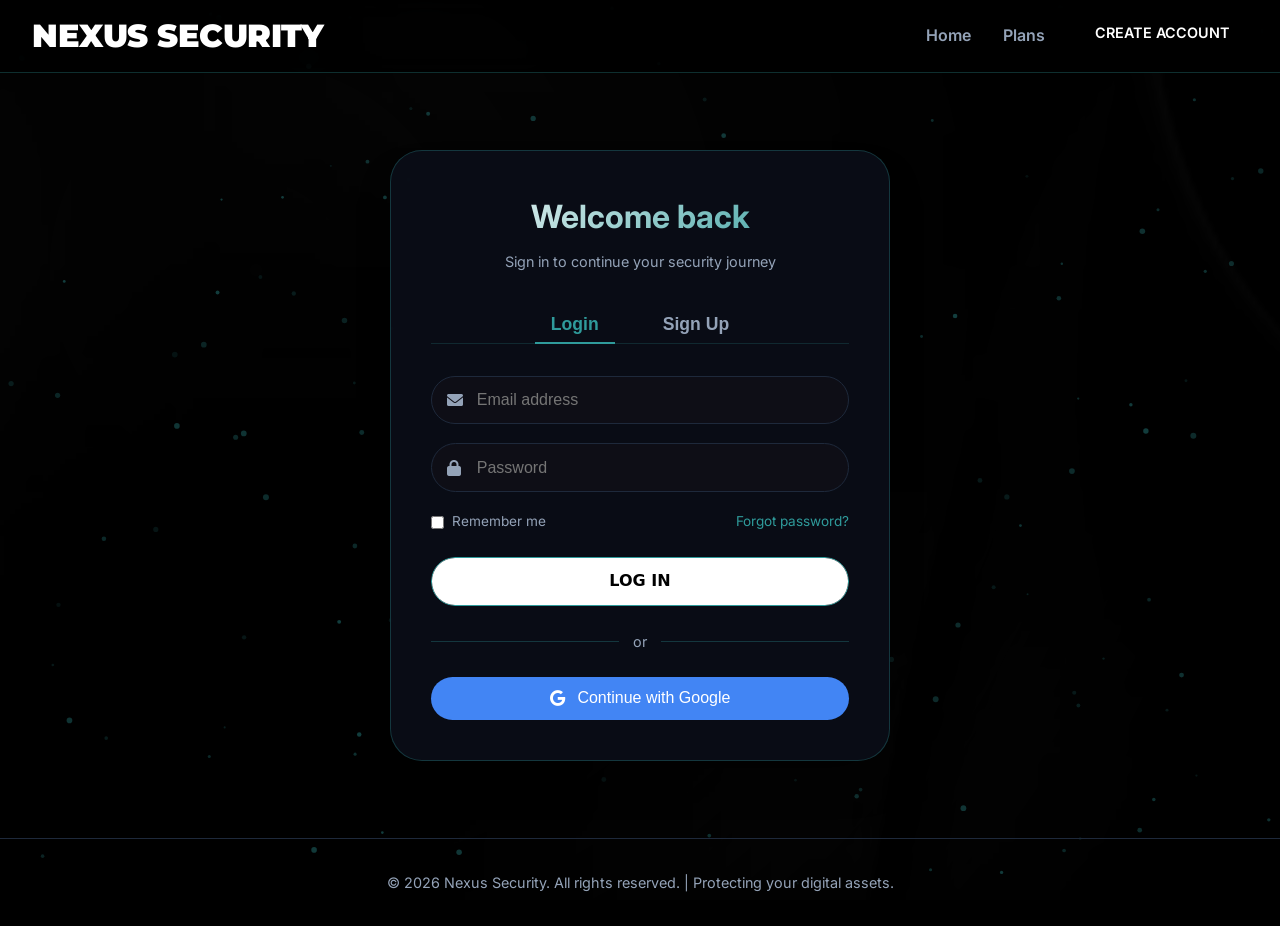
==== login.html @ bb4eb27f "Add files via upload" ====
<!DOCTYPE html>
<html lang="en">
<head>
    <meta charset="UTF-8">
    <meta name="viewport" content="width=device-width, initial-scale=1.0, maximum-scale=5.0, user-scalable=yes">
    <title>Login / Sign Up – Nexus Security</title>
    <link rel="stylesheet" href="style.css">
    <link href="https://fonts.googleapis.com/css2?family=Inter:wght@400;500;600;700;800&display=swap" rel="stylesheet">
    <link href="https://fonts.googleapis.com/css2?family=Montserrat:wght@900&display=swap" rel="stylesheet">
    <link rel="stylesheet" href="https://cdnjs.cloudflare.com/ajax/libs/font-awesome/6.0.0-beta3/css/all.min.css">
</head>
<body>
    <img src="image.jpeg" alt="Background" class="bg-image">

    <nav class="navbar">
        <div class="logo">
            <h1>NEXUS SECURITY</h1>
        </div>
        <div class="nav-links">
            <a href="index.html">Home</a>
            <a href="index.html#plans">Plans</a>
            <div id="authButtonContainer"></div>   <!-- Added -->
        </div>
    </nav>

    <div class="particle-bg">
        <canvas id="particleCanvas"></canvas>
    </div>

    <div class="auth-container">
        <div class="auth-card">
            <div class="auth-header">
                <h2>Welcome back</h2>
                <p>Sign in to continue your security journey</p>
            </div>

            <div class="auth-tabs">
                <button class="tab-btn active" id="loginTab">Login</button>
                <button class="tab-btn" id="signupTab">Sign Up</button>
                <div class="tab-indicator"></div>
            </div>

            <!-- Login Form -->
            <div id="loginForm" class="auth-form active">
                <div class="form-group">
                    <input type="email" id="loginEmail" placeholder="Email address" required>
                    <i class="fas fa-envelope input-icon"></i>
                </div>
                <div class="form-group">
                    <input type="password" id="loginPassword" placeholder="Password" required>
                    <i class="fas fa-lock input-icon"></i>
                </div>
                <div class="form-options">
                    <label class="checkbox">
                        <input type="checkbox" id="rememberMe"> <span>Remember me</span>
                    </label>
                    <a href="#" class="forgot-link">Forgot password?</a>
                </div>
                <button id="doLogin" class="btn-53" data-plan="login">
                    <div class="original">LOG IN</div>
                    <div class="letters">
                        <span>L</span><span>O</span><span>G</span><span>&nbsp;</span>
                        <span>I</span><span>N</span>
                    </div>
                </button>
                <p class="auth-divider">or</p>
                <button id="googleLogin" class="btn-google">
                    <i class="fab fa-google"></i> Continue with Google
                </button>
            </div>

            <!-- Signup Form -->
            <div id="signupForm" class="auth-form">
                <div class="form-group">
                    <input type="text" id="signupName" placeholder="Full name" required>
                    <i class="fas fa-user input-icon"></i>
                </div>
                <div class="form-group">
                    <input type="email" id="signupEmail" placeholder="Email address" required>
                    <i class="fas fa-envelope input-icon"></i>
                </div>
                <div class="form-group">
                    <input type="password" id="signupPassword" placeholder="Password" required>
                    <i class="fas fa-lock input-icon"></i>
                </div>
                <div class="form-group">
                    <input type="password" id="signupConfirmPassword" placeholder="Confirm password" required>
                    <i class="fas fa-check-circle input-icon"></i>
                </div>
                <button id="doSignup" class="btn-53" data-plan="signup">
                    <div class="original">SIGN UP</div>
                    <div class="letters">
                        <span>S</span><span>I</span><span>G</span><span>N</span><span>&nbsp;</span>
                        <span>U</span><span>P</span>
                    </div>
                </button>
                <p class="auth-divider">or</p>
                <button id="googleSignup" class="btn-google">
                    <i class="fab fa-google"></i> Continue with Google
                </button>
            </div>
        </div>
    </div>

    <footer>
        <p>© 2026 Nexus Security. All rights reserved. | Protecting your digital assets.</p>
    </footer>

    <script src="script.js"></script>
    <script>
        // Particle background animation (unchanged)
        const canvas = document.getElementById('particleCanvas');
        const ctx = canvas.getContext('2d');
        let particles = [];
        let animationId = null;

        function resizeCanvas() {
            canvas.width = window.innerWidth;
            canvas.height = window.innerHeight;
        }
        window.addEventListener('resize', resizeCanvas);
        resizeCanvas();

        class Particle {
            constructor() {
                this.x = Math.random() * canvas.width;
                this.y = Math.random() * canvas.height;
                this.size = Math.random() * 2 + 1;
                this.speedX = (Math.random() - 0.5) * 0.5;
                this.speedY = (Math.random() - 0.5) * 0.5;
                this.opacity = Math.random() * 0.3 + 0.1;
            }
            update() {
                this.x += this.speedX;
                this.y += this.speedY;
                if (this.x < 0) this.x = canvas.width;
                if (this.x > canvas.width) this.x = 0;
                if (this.y < 0) this.y = canvas.height;
                if (this.y > canvas.height) this.y = 0;
            }
            draw() {
                ctx.beginPath();
                ctx.arc(this.x, this.y, this.size, 0, Math.PI * 2);
                ctx.fillStyle = `rgba(47, 155, 155, ${this.opacity})`;
                ctx.fill();
            }
        }

        function initParticles() {
            particles = [];
            const count = Math.min(150, Math.floor(canvas.width * canvas.height / 8000));
            for (let i = 0; i < count; i++) {
                particles.push(new Particle());
            }
        }

        function animateParticles() {
            ctx.clearRect(0, 0, canvas.width, canvas.height);
            for (let p of particles) {
                p.update();
                p.draw();
            }
            animationId = requestAnimationFrame(animateParticles);
        }

        initParticles();
        animateParticles();

        window.addEventListener('beforeunload', () => {
            if (animationId) cancelAnimationFrame(animationId);
        });

        const loginTab = document.getElementById('loginTab');
        const signupTab = document.getElementById('signupTab');
        const loginForm = document.getElementById('loginForm');
        const signupForm = document.getElementById('signupForm');
        const indicator = document.querySelector('.tab-indicator');

        function updateIndicator(activeTab) {
            const tabs = document.querySelectorAll('.tab-btn');
            const activeIndex = activeTab === 'login' ? 0 : 1;
            const activeWidth = tabs[activeIndex].offsetWidth;
            const activeLeft = tabs[activeIndex].offsetLeft;
            indicator.style.width = activeWidth + 'px';
            indicator.style.left = activeLeft + 'px';
        }

        function setActiveTab(tab) {
            if (tab === 'login') {
                loginTab.classList.add('active');
                signupTab.classList.remove('active');
                loginForm.classList.add('active');
                signupForm.classList.remove('active');
                updateIndicator('login');
            } else {
                signupTab.classList.add('active');
                loginTab.classList.remove('active');
                signupForm.classList.add('active');
                loginForm.classList.remove('active');
                updateIndicator('signup');
            }
        }

        loginTab.addEventListener('click', () => setActiveTab('login'));
        signupTab.addEventListener('click', () => setActiveTab('signup'));

        window.addEventListener('load', () => {
            updateIndicator('login');
        });
        window.addEventListener('resize', () => {
            const activeTab = loginTab.classList.contains('active') ? 'login' : 'signup';
            updateIndicator(activeTab);
        });
    </script>
</body>
</html>
---- style.css ----
/* ============================================
   GLOBAL RESET & VARIABLES
============================================ */
* {
    margin: 0;
    padding: 0;
    box-sizing: border-box;
}

html {
    scroll-behavior: smooth;
}

:root {
    --bg-dark: #000000;
    --bg-surface: #0a0a0f;
    --bg-card: #000000;
    --accent: #2f9b9b;
    --accent-light: #3fb4b4;
    --text: #f8fafc;
    --text-muted: #94a3b8;
    --border: #1e293b;
    --success: #48bb78;
    --warning: #ed8936;
    --shadow-sm: 0 2px 4px rgba(0,0,0,0.3);
    --shadow-md: 0 8px 20px rgba(0,0,0,0.4);
    --shadow-lg: 0 12px 28px rgba(0,0,0,0.5);
    --transition: all 0.25s cubic-bezier(0.4, 0, 0.2, 1);
}

body {
    background: #000;
    font-family: 'Inter', system-ui, -apple-system, 'Segoe UI', Roboto, sans-serif;
    color: var(--text);
    line-height: 1.6;
    overflow-x: hidden;
    position: relative;
}

/* Ensure content above background */
.navbar,
.hero,
.plans-section,
.how-it-works,
.social-follow,
footer {
    position: relative;
    z-index: 1;
}

/* Custom scrollbar */
::-webkit-scrollbar {
    width: 8px;
    height: 8px;
}
::-webkit-scrollbar-track {
    background: #111;
    border-radius: 4px;
}
::-webkit-scrollbar-thumb {
    background: var(--accent);
    border-radius: 4px;
}
::-webkit-scrollbar-thumb:hover {
    background: var(--accent-light);
}

/* ============================================
   NAVBAR STYLES (Logo left, nav right)
============================================ */
.navbar {
    display: flex;
    justify-content: space-between;
    align-items: center;
    padding: 0.8rem 2rem;
    background: rgba(0, 0, 0, 0.7);
    backdrop-filter: blur(12px);
    border-bottom: 1px solid rgba(47, 155, 155, 0.3);
    position: sticky;
    top: 0;
    z-index: 100;
    flex-wrap: wrap;
    gap: 1rem;
}

.logo {
    display: flex;
    align-items: center;
    flex-shrink: 0;
}

.logo h1 {
    font-size: clamp(1.2rem, 5vw, 2rem);
    font-weight: 900;
    font-family: "Montserrat", sans-serif;
    color: white;
    letter-spacing: -0.5px;
    text-shadow: 0 2px 5px rgba(0,0,0,0.3);
    margin: 0;
    line-height: 1.2;
    white-space: nowrap;
}

.nav-links {
    display: flex;
    gap: 2rem;
    align-items: center;
    flex-shrink: 0;
}

.nav-links a {
    color: var(--text-muted);
    text-decoration: none;
    font-weight: 600;
    font-size: 1rem;
    transition: var(--transition);
}
.nav-links a:hover {
    color: var(--text);
}

/* Auth button (Create Account / Profile) – skewed design */
#authButton {
    background: #000000;
    border: none;
    padding: 8px 18px;
    display: inline-block;
    font-size: 0.9rem;
    font-weight: 600;
    width: auto;
    text-transform: uppercase;
    cursor: pointer;
    transform: skew(-21deg);
    transition: all 0.5s;
    color: #ffffff;
    position: relative;
    z-index: 1;
    overflow: hidden;
    border-radius: 0;
    text-decoration: none;
}
#authButton span {
    display: inline-block;
    transform: skew(21deg);
}
#authButton::before {
    content: '';
    position: absolute;
    top: 0;
    bottom: 0;
    right: 100%;
    left: 0;
    background: rgb(255, 255, 255);
    opacity: 0;
    z-index: -1;
    transition: all 0.5s;
}
#authButton:hover {
    color: #000000;
}
#authButton:hover::before {
    left: 0;
    right: 0;
    opacity: 1;
}

/* ============================================
   HERO SECTION
============================================ */
.hero {
    min-height: 90vh;
    display: flex;
    flex-direction: column;
    justify-content: center;
    align-items: center;
    text-align: center;
    padding: 4rem 2rem;
}

.hero-content h1 {
    font-size: clamp(2.8rem, 8vw, 5.2rem);
    font-weight: 800;
    color: #ffffff;
    margin-bottom: 1.5rem;
    animation: fadeUp 0.8s ease-out;
}

.hero-content p {
    font-size: 1.25rem;
    color: var(--text-muted);
    max-width: 650px;
    margin: 0 auto 2rem;
    animation: fadeUp 0.8s ease-out 0.1s both;
}

/* ============================================
   GET STARTED BUTTON (Black & White Theme)
============================================ */
.buttons {
    margin-top: 1rem;
    text-align: center;
}

.button {
    --h-button: 48px;
    --w-button: 102px;
    --round: 0.75rem;
    cursor: pointer;
    position: relative;
    display: inline-flex;
    align-items: center;
    justify-content: center;
    overflow: hidden;
    transition: all 0.25s ease;
    background: #111;
    border-radius: var(--round);
    border: 1px solid rgba(255, 255, 255, 0.15);
    outline: none;
    padding: 12px 18px;
}
.button::before,
.button::after {
    content: "";
    position: absolute;
    inset: var(--space);
    transition: all 0.5s ease-in-out;
    border-radius: calc(var(--round) - var(--space));
    z-index: 0;
}
.button::before {
    --space: 1px;
    background: linear-gradient(
        177.95deg,
        rgba(255, 255, 255, 0.1) 0%,
        rgba(255, 255, 255, 0) 100%
    );
}
.button::after {
    --space: 2px;
    background: #0a0a0a;
}
.button:active {
    transform: scale(0.95);
}

.fold {
    z-index: 1;
    position: absolute;
    top: 0;
    right: 0;
    height: 1rem;
    width: 1rem;
    display: inline-block;
    transition: all 0.5s ease-in-out;
    background: radial-gradient(
        100% 75% at 55%,
        rgba(80, 80, 80, 0.6) 0%,
        rgba(0, 0, 0, 0) 100%
    );
    box-shadow: 0 0 3px rgba(0,0,0,0.5);
    border-bottom-left-radius: 0.5rem;
    border-top-right-radius: var(--round);
}
.fold::after {
    content: "";
    position: absolute;
    top: 0;
    right: 0;
    width: 150%;
    height: 150%;
    transform: rotate(45deg) translateX(0%) translateY(-18px);
    background-color: #1a1a1a;
    pointer-events: none;
}
.button:hover .fold {
    margin-top: -1rem;
    margin-right: -1rem;
}

.points_wrapper {
    overflow: hidden;
    width: 100%;
    height: 100%;
    pointer-events: none;
    position: absolute;
    z-index: 1;
}

.points_wrapper .point {
    bottom: -10px;
    position: absolute;
    animation: floating-points infinite ease-in-out;
    pointer-events: none;
    width: 2px;
    height: 2px;
    background-color: #fff;
    border-radius: 9999px;
}
@keyframes floating-points {
    0% {
        transform: translateY(0);
    }
    85% {
        opacity: 0;
    }
    100% {
        transform: translateY(-55px);
        opacity: 0;
    }
}
.points_wrapper .point:nth-child(1) { left: 10%; opacity: 1; animation-duration: 2.35s; animation-delay: 0.2s; }
.points_wrapper .point:nth-child(2) { left: 30%; opacity: 0.7; animation-duration: 2.5s; animation-delay: 0.5s; }
.points_wrapper .point:nth-child(3) { left: 25%; opacity: 0.8; animation-duration: 2.2s; animation-delay: 0.1s; }
.points_wrapper .point:nth-child(4) { left: 44%; opacity: 0.6; animation-duration: 2.05s; }
.points_wrapper .point:nth-child(5) { left: 50%; opacity: 1; animation-duration: 1.9s; }
.points_wrapper .point:nth-child(6) { left: 75%; opacity: 0.5; animation-duration: 1.5s; animation-delay: 1.5s; }
.points_wrapper .point:nth-child(7) { left: 88%; opacity: 0.9; animation-duration: 2.2s; animation-delay: 0.2s; }
.points_wrapper .point:nth-child(8) { left: 58%; opacity: 0.8; animation-duration: 2.25s; animation-delay: 0.2s; }
.points_wrapper .point:nth-child(9) { left: 98%; opacity: 0.6; animation-duration: 2.6s; animation-delay: 0.1s; }
.points_wrapper .point:nth-child(10) { left: 65%; opacity: 1; animation-duration: 2.5s; animation-delay: 0.2s; }

.inner {
    z-index: 2;
    gap: 6px;
    position: relative;
    width: 100%;
    color: white;
    display: inline-flex;
    align-items: center;
    justify-content: center;
    font-size: 16px;
    font-weight: 500;
    line-height: 1.5;
    transition: color 0.2s ease-in-out;
}

.inner svg.icon {
    width: 18px;
    height: 18px;
    transition: fill 0.1s linear;
    stroke: white;
}

.button:focus svg.icon {
    fill: white;
}
.button:hover svg.icon {
    fill: transparent;
    animation:
        dasharray 1s linear forwards,
        filled 0.1s linear forwards 0.95s;
}
@keyframes dasharray {
    from {
        stroke-dasharray: 0 0 0 0;
    }
    to {
        stroke-dasharray: 68 68 0 0;
    }
}
@keyframes filled {
    to {
        fill: white;
    }
}

/* ============================================
   SCAN TYPE CARDS
============================================ */
.scan-types {
    display: flex;
    flex-wrap: wrap;
    justify-content: center;
    gap: 2rem;
    margin: 4rem 0 3rem;
    width: 100%;
    max-width: 1200px;
}

.type-card {
    background: rgba(15, 15, 23, 0.7);
    backdrop-filter: blur(12px);
    border: 1px solid var(--border);
    border-radius: 1.8rem;
    padding: 2rem;
    width: 300px;
    transition: var(--transition);
    text-align: center;
    position: relative;
    overflow: hidden;
}
.type-card::before {
    content: '';
    position: absolute;
    top: 0;
    left: 0;
    width: 100%;
    height: 3px;
    background: linear-gradient(90deg, var(--accent), transparent);
    transform: scaleX(0);
    transition: transform 0.3s ease;
}
.type-card:hover {
    transform: translateY(-6px);
    border-color: var(--accent);
    background: rgba(15, 15, 23, 0.9);
}
.type-card:hover::before {
    transform: scaleX(1);
}
.type-card i {
    font-size: 2.8rem;
    color: var(--accent);
    margin-bottom: 1.2rem;
}
.type-card h3 {
    font-size: 1.5rem;
    margin-bottom: 0.75rem;
}
.type-card p {
    font-size: 0.95rem;
    color: var(--text-muted);
    margin-bottom: 1rem;
}
.tag {
    display: inline-block;
    background: rgba(47, 155, 155, 0.15);
    padding: 0.3rem 1rem;
    border-radius: 30px;
    font-size: 0.75rem;
    font-weight: 500;
    color: var(--accent);
}

/* ============================================
   INFO STATS
============================================ */
.info-stats {
    display: flex;
    flex-wrap: wrap;
    justify-content: center;
    gap: 2.5rem;
    margin-top: 1rem;
}
.info-item {
    text-align: center;
    background: rgba(10, 10, 15, 0.6);
    padding: 1rem 2rem;
    border-radius: 60px;
    border: 1px solid var(--border);
    display: flex;
    align-items: center;
    gap: 1rem;
    transition: var(--transition);
}
.info-item:hover {
    border-color: var(--accent);
    transform: translateY(-2px);
}
.info-item i {
    font-size: 1.6rem;
    color: var(--accent);
}
.info-number {
    font-size: 1.8rem;
    font-weight: 700;
    color: var(--text);
}
.info-label {
    font-size: 0.9rem;
    color: var(--text-muted);
}

/* ============================================
   PLANS SECTION & CARDS
============================================ */
.plans-section {
    padding: 5rem 2rem;
    text-align: center;
    background: rgba(0, 0, 0, 0.5);
}
.plans-section h2 {
    font-size: 2.5rem;
    margin-bottom: 3rem;
    color: #ffffff;
}
.plans-container {
    display: flex;
    flex-wrap: wrap;
    justify-content: center;
    gap: 2rem;
    max-width: 1300px;
    margin: 0 auto;
}
.plan-card {
    background: var(--bg-card);
    border: 1px solid var(--border);
    border-radius: 1rem;
    padding: 2rem;
    width: 320px;
    transition: var(--transition);
    position: relative;
    overflow: hidden;
    backdrop-filter: blur(4px);
    display: flex;
    flex-direction: column;
    justify-content: space-between;
    min-height: 500px;
}
.plan-card:hover {
    transform: translateY(-8px);
    border-color: var(--accent);
    box-shadow: var(--shadow-lg);
}
.plan-card.popular {
    border-color: var(--accent);
    background: linear-gradient(145deg, #000000, #0a0a0a);
}
.advanced-card {
    position: relative;
    overflow: hidden;
}
.advanced-card::before {
    content: '';
    position: absolute;
    top: -50%;
    left: -50%;
    width: 200%;
    height: 200%;
    background: radial-gradient(circle, rgba(47, 155, 155, 0.15), transparent 70%);
    animation: advancedGlow 8s infinite alternate;
    pointer-events: none;
}
@keyframes advancedGlow {
    0% { opacity: 0.2; transform: scale(1); }
    100% { opacity: 0.5; transform: scale(1.1); }
}

.popular-badge {
    position: absolute;
    top: 20px;
    right: -30px;
    background: var(--accent);
    color: #fff;
    font-size: 0.7rem;
    font-weight: bold;
    padding: 0.3rem 2rem;
    transform: rotate(45deg);
    width: 120px;
    text-align: center;
    box-shadow: var(--shadow-sm);
}
.plan-icon {
    font-size: 3rem;
    color: var(--accent);
    margin-bottom: 1rem;
}
.plan-card h3 {
    font-size: 1.6rem;
    margin-bottom: 0.5rem;
}
.price {
    font-size: 2.2rem;
    font-weight: 800;
    color: #ffffff;
    margin: 1rem 0;
    position: relative;
    display: inline-block;
}
.price::before {
    content: '';
    position: absolute;
    top: -10px;
    left: -20px;
    right: -20px;
    bottom: -10px;
    background: radial-gradient(circle at 20% 40%, rgba(255,255,255,0.2) 1px, transparent 1px),
                radial-gradient(circle at 80% 70%, rgba(255,255,255,0.15) 1px, transparent 1px);
    background-size: 20px 20px, 30px 30px;
    pointer-events: none;
    z-index: -1;
    opacity: 0.5;
}
.price span {
    font-size: 1rem;
    font-weight: normal;
    color: var(--text-muted);
}
.features {
    list-style: none;
    text-align: left;
    margin: 1.5rem 0;
    flex-grow: 1;
}
.features li {
    margin: 0.8rem 0;
    display: flex;
    align-items: center;
    gap: 0.8rem;
    color: var(--text-muted);
}
.features li i {
    color: var(--success);
    width: 20px;
}

/* ========== BUTTONS (Start Scan) ========== */
.btn-53,
.btn-53 *,
.btn-53 :after,
.btn-53 :before,
.btn-53:after,
.btn-53:before {
    border: 0 solid;
    box-sizing: border-box;
}

.btn-53 {
    -webkit-tap-highlight-color: transparent;
    -webkit-appearance: button;
    background-color: black;
    background-image: none;
    color: #fff;
    cursor: pointer;
    font-family: ui-sans-serif, system-ui, -apple-system, BlinkMacSystemFont,
        Segoe UI, Roboto, Helvetica Neue, Arial, Noto Sans, sans-serif,
        Apple Color Emoji, Segoe UI Emoji, Segoe UI Symbol, Noto Color Emoji;
    font-size: 100%;
    line-height: 1.5;
    margin: 0;
    -webkit-mask-image: -webkit-radial-gradient(#000, #fff);
    padding: 0;
    width: 100%;
    margin-top: 1rem;
    border-radius: 24px;
    border-width: 1px;
    border-style: solid;
}
.btn-53:disabled {
    cursor: default;
}
.btn-53:-moz-focusring {
    outline: auto;
}
.btn-53 svg {
    display: block;
    vertical-align: middle;
}
.btn-53 [hidden] {
    display: none;
}
.btn-53 {
    box-sizing: border-box;
    display: block;
    font-weight: 900;
    overflow: hidden;
    padding: 0.7rem 1rem;
    position: relative;
    text-transform: uppercase;
    background: black;
    border-color: #2f9b9b;
}
.btn-53 .original {
    background: #fff;
    color: #000;
    display: grid;
    inset: 0;
    place-content: center;
    position: absolute;
    transition: transform 0.2s cubic-bezier(0.87, 0, 0.13, 1);
}
.btn-53:hover .original {
    transform: translateY(100%);
}
.btn-53 .letters {
    display: inline-flex;
    justify-content: center;
    align-items: center;
}
.btn-53 span {
    opacity: 0;
    transform: translateY(-15px);
    transition: transform 0.2s cubic-bezier(0.87, 0, 0.13, 1), opacity 0.2s;
}
.btn-53 span:nth-child(2n) {
    transform: translateY(15px);
}
.btn-53:hover span {
    opacity: 1;
    transform: translateY(0);
}
.btn-53:hover span:nth-child(2) { transition-delay: 0.05s; }
.btn-53:hover span:nth-child(3) { transition-delay: 0.1s; }
.btn-53:hover span:nth-child(4) { transition-delay: 0.15s; }
.btn-53:hover span:nth-child(5) { transition-delay: 0.2s; }
.btn-53:hover span:nth-child(6) { transition-delay: 0.25s; }
.btn-53:hover span:nth-child(7) { transition-delay: 0.3s; }
.btn-53:hover span:nth-child(8) { transition-delay: 0.35s; }
.btn-53:hover span:nth-child(9) { transition-delay: 0.4s; }
.btn-53:hover span:nth-child(10) { transition-delay: 0.45s; }
.btn-53:hover span:nth-child(11) { transition-delay: 0.5s; }
.btn-53:hover span:nth-child(12) { transition-delay: 0.55s; }

/* Basic Button (solid black) */
.basic-start {
    background: black;
    border: 1px solid rgba(255, 255, 255, 0.5);
    color: #fff;
}
.basic-start .original {
    background: black;
    color: #fff;
}
.basic-start:hover .original {
    transform: translateY(100%);
}
.basic-start .letters {
    color: #fff;
}
.basic-start:hover {
    background: #000000;
}
.btn-53:not(.basic-start):hover {
    background: #000000;
    border-color: #fff;
}

/* ============================================
   HOW OUR AI WORKS SECTION
============================================ */
.how-it-works {
    padding: 5rem 2rem;
    background: rgba(0, 0, 0, 0.3);
    border-top: 1px solid var(--border);
    border-bottom: 1px solid var(--border);
}
.how-container {
    max-width: 1200px;
    margin: 0 auto;
    display: flex;
    align-items: center;
    gap: 4rem;
    flex-wrap: wrap;
}
.how-text {
    flex: 1;
    min-width: 280px;
}
.how-text h2 {
    font-size: 2.5rem;
    margin-bottom: 1.5rem;
    color: #ffffff;
}
.how-text p {
    color: var(--text-muted);
    margin-bottom: 1.5rem;
    font-size: 1.1rem;
}
.how-text ul {
    list-style: disc;
    margin: 2rem 0;
    padding-left: 1.5rem;
}
.how-text ul li {
    margin: 1.8rem 0;
    color: var(--text);
}
.how-text ul li h3 {
    font-size: 1.4rem;
    margin-bottom: 0.5rem;
    color: #ffffff;
    font-weight: 600;
}
.how-text ul li p {
    font-size: 0.95rem;
    margin-bottom: 0;
    line-height: 1.5;
    color: var(--text-muted);
}
.report-note {
    margin-top: 2rem;
    font-size: 1rem;
    color: var(--accent);
    font-weight: 500;
    text-align: center;
    border-top: 1px solid var(--border);
    padding-top: 1.5rem;
}
.how-video {
    flex: 1;
    min-width: 300px;
    border-radius: 1rem;
    overflow: hidden;
    box-shadow: var(--shadow-lg);
    border: 1px solid var(--border);
    height: 360px;
}
.how-video video {
    width: 100%;
    height: 100%;
    object-fit: cover;
}

/* ============================================
   URL INPUT SECTION
============================================ */
.url-section {
    padding: 3rem 2rem;
    background: rgba(0, 0, 0, 0.6);
    border-top: 1px solid var(--border);
    border-bottom: 1px solid var(--border);
    text-align: center;
}
.url-container {
    max-width: 600px;
    margin: 0 auto;
}
.url-section h3 {
    font-size: 1.8rem;
    margin-bottom: 0.5rem;
    color: #ffffff;
}
.url-section p {
    color: var(--text-muted);
    margin-bottom: 1.5rem;
}
.url-section form {
    display: flex;
    flex-direction: column;
    gap: 1rem;
    margin-bottom: 1rem;
}
.url-section input {
    background: rgba(15, 15, 23, 0.8);
    border: 1px solid var(--border);
    border-radius: 50px;
    padding: 1rem 1.5rem;
    color: var(--text);
    font-size: 1rem;
    width: 100%;
    outline: none;
    transition: var(--transition);
}
.url-section input:focus {
    border-color: var(--accent);
    background: rgba(15, 15, 23, 0.9);
}

/* ============================================
   SOCIAL MEDIA FOLLOW SECTION
============================================ */
.social-follow {
    padding: 4rem 2rem;
    background: linear-gradient(135deg, rgba(0,0,0,0.8) 0%, rgba(10,10,15,0.9) 100%);
    text-align: center;
    border-top: 1px solid var(--border);
    border-bottom: 1px solid var(--border);
    position: relative;
    overflow: hidden;
}
.social-follow::before {
    content: '';
    position: absolute;
    top: -50%;
    left: -50%;
    width: 200%;
    height: 200%;
    background: radial-gradient(circle, rgba(47,155,155,0.05) 0%, transparent 70%);
    animation: socialGlow 15s infinite alternate;
    pointer-events: none;
    z-index: 0;
}
@keyframes socialGlow {
    0% { transform: scale(1); opacity: 0.3; }
    100% { transform: scale(1.2); opacity: 0.6; }
}
.social-container {
    max-width: 800px;
    margin: 0 auto;
    position: relative;
    z-index: 1;
}
.social-follow h2 {
    font-size: 2.5rem;
    margin-bottom: 1rem;
    background: linear-gradient(135deg, #fff, var(--accent));
    -webkit-background-clip: text;
    background-clip: text;
    color: transparent;
}
.social-follow p {
    font-size: 1.1rem;
    color: var(--text-muted);
    margin-bottom: 2.5rem;
}
.social-buttons {
    display: flex;
    flex-wrap: wrap;
    justify-content: center;
    gap: 2rem;
}
.social-btn {
    display: inline-flex;
    align-items: center;
    gap: 12px;
    padding: 12px 28px;
    border-radius: 50px;
    font-size: 1.2rem;
    font-weight: 600;
    text-decoration: none;
    color: white;
    transition: all 0.3s cubic-bezier(0.2, 0.9, 0.4, 1.1);
    backdrop-filter: blur(4px);
    border: 1px solid rgba(255,255,255,0.2);
    background: rgba(0,0,0,0.5);
    position: relative;
    overflow: hidden;
}
.social-btn i {
    font-size: 1.5rem;
    transition: transform 0.2s;
}
.social-btn span {
    font-weight: 500;
}
.social-btn.instagram i {
    color: #d62976;
}
.social-btn.x i {
    color: #ffffff;
}
.social-btn.facebook i {
    color: #1877F2;
}
.social-btn.instagram:hover {
    background: linear-gradient(45deg, #f09433, #d62976, #962fbf);
    border-color: transparent;
    transform: translateY(-5px) scale(1.05);
    box-shadow: 0 10px 20px rgba(0,0,0,0.3);
}
.social-btn.instagram:hover i {
    color: white;
}
.social-btn.x:hover {
    background: #000000;
    border-color: #ffffff;
    transform: translateY(-5px) scale(1.05);
    box-shadow: 0 10px 20px rgba(0,0,0,0.3);
}
.social-btn.x:hover i {
    color: #ffffff;
}
.social-btn.facebook:hover {
    background: #1877F2;
    border-color: transparent;
    transform: translateY(-5px) scale(1.05);
    box-shadow: 0 10px 20px rgba(0,0,0,0.3);
}
.social-btn.facebook:hover i {
    color: white;
}
.social-btn:hover i {
    transform: scale(1.1);
}
.social-btn {
    animation: fadeUp 0.6s ease-out forwards;
    opacity: 0;
    transform: translateY(20px);
}
.social-btn:nth-child(1) { animation-delay: 0.1s; }
.social-btn:nth-child(2) { animation-delay: 0.2s; }
.social-btn:nth-child(3) { animation-delay: 0.3s; }

/* ============================================
   AUTH PAGES (Login / Signup)
============================================ */
.auth-container {
    display: flex;
    justify-content: center;
    align-items: center;
    min-height: 80vh;
    padding: 2rem;
}
.auth-card {
    background: var(--bg-card);
    border: 1px solid var(--border);
    border-radius: 1.5rem;
    padding: 2rem;
    max-width: 450px;
    width: 100%;
    text-align: center;
}
.auth-tabs {
    display: flex;
    gap: 1rem;
    justify-content: center;
    margin-bottom: 1.5rem;
    border-bottom: 1px solid var(--border);
}
.tab-btn {
    background: none;
    border: none;
    font-size: 1.2rem;
    font-weight: 600;
    padding: 0.5rem 1.5rem;
    cursor: pointer;
    color: var(--text-muted);
    transition: var(--transition);
    position: relative;
}
.tab-btn.active {
    color: var(--accent);
}
.tab-btn.active::after {
    content: '';
    position: absolute;
    bottom: -1px;
    left: 0;
    width: 100%;
    height: 2px;
    background: var(--accent);
}
.tab-btn:hover:not(.active) {
    color: var(--text);
}
.auth-form {
    display: none;
}
.auth-form.active {
    display: block;
}
.form-group {
    margin-bottom: 1rem;
}
.form-group input {
    width: 100%;
    padding: 0.8rem;
    background: rgba(15, 15, 23, 0.8);
    border: 1px solid var(--border);
    border-radius: 50px;
    color: var(--text);
    font-size: 1rem;
    outline: none;
    transition: var(--transition);
}
.form-group input:focus {
    border-color: var(--accent);
    background: rgba(15, 15, 23, 0.9);
}
.auth-divider {
    margin: 1.5rem 0;
    position: relative;
    color: var(--text-muted);
}
.auth-divider::before,
.auth-divider::after {
    content: '';
    position: absolute;
    top: 50%;
    width: 45%;
    height: 1px;
    background: var(--border);
}
.auth-divider::before { left: 0; }
.auth-divider::after { right: 0; }
.btn-google {
    background: #4285F4;
    border: none;
    color: white;
    padding: 0.8rem 1.5rem;
    border-radius: 48px;
    font-size: 1rem;
    cursor: pointer;
    display: inline-flex;
    align-items: center;
    justify-content: center;
    gap: 0.8rem;
    transition: var(--transition);
    width: 100%;
    text-decoration: none;
}
.btn-google:hover {
    background: #357ae8;
    transform: scale(1.02);
}

/* ============================================
   FOOTER
============================================ */
footer {
    text-align: center;
    padding: 2rem;
    color: var(--text-muted);
    border-top: 1px solid var(--border);
    font-size: 0.9rem;
}

/* ============================================
   ANIMATIONS & RESPONSIVE
============================================ */
@keyframes fadeUp {
    from {
        opacity: 0;
        transform: translateY(30px);
    }
    to {
        opacity: 1;
        transform: translateY(0);
    }
}
@keyframes fadeIn {
    from {
        opacity: 0;
        transform: scale(0.96);
    }
    to {
        opacity: 1;
        transform: scale(1);
    }
}

@media (max-width: 768px) {
    .navbar {
        flex-direction: column;
        align-items: center;
        text-align: center;
        padding: 0.8rem 1rem;
        gap: 0.5rem;
    }
    .logo {
        position: static;
        transform: none;
        margin-bottom: 0.5rem;
    }
    .logo h1 {
        font-size: clamp(1.2rem, 6vw, 1.8rem);
        white-space: normal;
        text-align: center;
    }
    .nav-links {
        justify-content: center;
        width: 100%;
        gap: 1.5rem;
    }
    
    .scan-types {
        gap: 1.5rem;
    }
    .type-card {
        width: 260px;
        padding: 1.5rem;
    }
    .info-stats {
        gap: 1rem;
        flex-direction: column;
        align-items: center;
    }
    .info-item {
        width: 90%;
        justify-content: center;
    }
    .plans-container {
        gap: 1.5rem;
    }
    .plan-card {
        width: 280px;
        min-height: 450px;
        padding: 1.5rem;
    }
    .plan-card h3 {
        font-size: 1.4rem;
    }
    .button {
        padding: 10px 16px;
    }
    .inner {
        font-size: 14px;
    }
    .btn-53 {
        padding: 0.6rem 0.8rem;
        font-size: 0.75rem;
        border-radius: 20px;
    }
    .btn-53 .letters span {
        font-size: 0.75rem;
    }
    .price::before {
        left: -10px;
        right: -10px;
    }
    .how-container {
        flex-direction: column;
        gap: 2rem;
        text-align: center;
    }
    .how-text ul {
        text-align: left;
    }
    .how-video {
        height: 240px;
    }
    .social-buttons {
        gap: 1rem;
    }
    .social-btn {
        padding: 10px 20px;
        font-size: 1rem;
    }
    .social-btn i {
        font-size: 1.3rem;
    }
    .auth-card {
        padding: 1.5rem;
    }
}

/* Profile Page */
.profile-container {
    display: flex;
    justify-content: center;
    align-items: center;
    min-height: 80vh;
    padding: 2rem;
}
.profile-card {
    background: var(--bg-card);
    border: 1px solid var(--border);
    border-radius: 1.5rem;
    padding: 2rem;
    max-width: 600px;
    width: 100%;
}
.profile-card h2 {
    margin-bottom: 1.5rem;
    color: white;
}
.profile-info {
    background: rgba(15,15,23,0.6);
    border-radius: 1rem;
    padding: 1rem;
    margin-bottom: 2rem;
}
.profile-info p {
    margin: 0.5rem 0;
}
.scan-history {
    margin: 2rem 0;
}
.scan-history h3 {
    margin-bottom: 1rem;
    color: var(--accent);
}
.scan-item {
    background: rgba(15,15,23,0.4);
    border-radius: 0.75rem;
    padding: 1rem;
    margin-bottom: 0.5rem;
}
.no-scans {
    color: var(--text-muted);
    text-align: center;
    padding: 1rem;
}
.btn-logout {
    background: #ef4444;
    border: none;
    border-radius: 50px;
    padding: 0.8rem 1.5rem;
    font-weight: 600;
    font-size: 1rem;
    color: white;
    cursor: pointer;
    transition: var(--transition);
    width: 100%;
}
.btn-logout:hover {
    background: #dc2626;
    transform: translateY(-2px);
}

/* ============================================
   LOGIN PAGE – ANIMATED BACKGROUND & GLASS CARD
============================================ */

/* Particle background */
.particle-bg {
    position: fixed;
    top: 0;
    left: 0;
    width: 100%;
    height: 100%;
    z-index: 0;
    pointer-events: none;
}
#particleCanvas {
    display: block;
    width: 100%;
    height: 100%;
}

/* Auth container */
.auth-container {
    display: flex;
    justify-content: center;
    align-items: center;
    min-height: 85vh;
    padding: 2rem;
    position: relative;
    z-index: 1;
}

/* Glass card */
.auth-card {
    background: rgba(11, 15, 25, 0.85);
    backdrop-filter: blur(16px);
    border-radius: 2rem;
    padding: 2.5rem;
    max-width: 500px;
    width: 100%;
    border: 1px solid rgba(47, 155, 155, 0.3);
    box-shadow: 0 25px 40px -15px rgba(0,0,0,0.6);
    transition: transform 0.3s;
    animation: cardFadeUp 0.6s ease-out;
}
@keyframes cardFadeUp {
    from {
        opacity: 0;
        transform: translateY(30px);
    }
    to {
        opacity: 1;
        transform: translateY(0);
    }
}

.auth-header {
    text-align: center;
    margin-bottom: 2rem;
}
.auth-header h2 {
    font-size: 2rem;
    background: linear-gradient(135deg, #fff, var(--accent));
    -webkit-background-clip: text;
    background-clip: text;
    color: transparent;
    margin-bottom: 0.5rem;
}
.auth-header p {
    color: var(--text-muted);
    font-size: 0.9rem;
}

/* Tabs with sliding indicator */
.auth-tabs {
    position: relative;
    display: flex;
    justify-content: center;
    gap: 2rem;
    margin-bottom: 2rem;
    border-bottom: 1px solid rgba(47, 155, 155, 0.2);
}
.tab-btn {
    background: none;
    border: none;
    font-size: 1.1rem;
    font-weight: 600;
    padding: 0.5rem 1rem;
    cursor: pointer;
    color: var(--text-muted);
    transition: all 0.2s;
    z-index: 2;
}
.tab-btn.active {
    color: var(--accent);
}
.tab-indicator {
    position: absolute;
    bottom: -1px;
    left: 0;
    width: 0;
    height: 2px;
    background: var(--accent);
    transition: left 0.3s ease, width 0.3s ease;
    border-radius: 2px;
}

/* Forms */
.auth-form {
    display: none;
    animation: fadeSlide 0.3s ease-out;
}
.auth-form.active {
    display: block;
}
@keyframes fadeSlide {
    from { opacity: 0; transform: translateY(10px); }
    to { opacity: 1; transform: translateY(0); }
}

.form-group {
    margin-bottom: 1.2rem;
    position: relative;
}
.form-group input {
    width: 100%;
    padding: 0.9rem 1rem 0.9rem 2.8rem;
    background: rgba(15, 15, 23, 0.8);
    border: 1px solid var(--border);
    border-radius: 50px;
    color: var(--text);
    font-size: 1rem;
    outline: none;
    transition: all 0.3s;
}
.form-group input:focus {
    border-color: var(--accent);
    background: rgba(15, 15, 23, 0.95);
    box-shadow: 0 0 0 3px rgba(47, 155, 155, 0.2);
}
.input-icon {
    position: absolute;
    left: 1rem;
    top: 50%;
    transform: translateY(-50%);
    color: var(--text-muted);
    font-size: 1rem;
    pointer-events: none;
    transition: color 0.3s;
}
.form-group input:focus + .input-icon {
    color: var(--accent);
}

/* Form extras */
.form-options {
    display: flex;
    justify-content: space-between;
    align-items: center;
    margin: 1rem 0 1.5rem;
    font-size: 0.85rem;
}
.checkbox {
    display: flex;
    align-items: center;
    gap: 0.5rem;
    cursor: pointer;
    color: var(--text-muted);
}
.checkbox input {
    width: auto;
    margin: 0;
}
.forgot-link {
    color: var(--accent);
    text-decoration: none;
    transition: 0.2s;
}
.forgot-link:hover {
    text-decoration: underline;
}

/* Divider */
.auth-divider {
    margin: 1.5rem 0;
    position: relative;
    color: var(--text-muted);
    font-size: 0.9rem;
}
.auth-divider::before,
.auth-divider::after {
    content: '';
    position: absolute;
    top: 50%;
    width: 45%;
    height: 1px;
    background: rgba(47, 155, 155, 0.3);
}
.auth-divider::before { left: 0; }
.auth-divider::after { right: 0; }

/* Google button */
.btn-google {
    background: #4285F4;
    border: none;
    color: white;
    padding: 0.8rem 1.5rem;
    border-radius: 48px;
    font-size: 1rem;
    cursor: pointer;
    display: inline-flex;
    align-items: center;
    justify-content: center;
    gap: 0.8rem;
    transition: all 0.3s;
    width: 100%;
    text-decoration: none;
}
.btn-google:hover {
    background: #357ae8;
    transform: scale(1.02);
}

/* Override for btn-53 to match card width */
.btn-53 {
    width: 100%;
    margin-top: 0.5rem;
}

/* Responsive */
@media (max-width: 768px) {
    .auth-card {
        padding: 1.5rem;
    }
    .auth-header h2 {
        font-size: 1.5rem;
    }
    .tab-btn {
        font-size: 1rem;
        padding: 0.4rem 0.8rem;
    }
}

/* URL section form group styling */
.url-section .form-group {
    margin-bottom: 1rem;
    position: relative;
}
.url-section .form-group input {
    width: 100%;
    padding: 0.9rem 1rem 0.9rem 2.8rem;
    background: rgba(15, 15, 23, 0.8);
    border: 1px solid var(--border);
    border-radius: 50px;
    color: var(--text);
    font-size: 1rem;
    outline: none;
    transition: all 0.3s;
}
.url-section .form-group input:focus {
    border-color: var(--accent);
    background: rgba(15, 15, 23, 0.95);
    box-shadow: 0 0 0 3px rgba(47, 155, 155, 0.2);
}
.url-section .input-icon {
    position: absolute;
    left: 1rem;
    top: 50%;
    transform: translateY(-50%);
    color: var(--text-muted);
    font-size: 1rem;
    pointer-events: none;
    transition: color 0.3s;
}
.url-section .form-group input:focus + .input-icon {
    color: var(--accent);
}



/* Background image as HTML element */
.bg-image {
    position: fixed;
    top: 0;
    left: 0;
    width: 100%;
    height: 100%;
    object-fit: cover;
    filter: brightness(0.4);
    z-index: -2;
}

/* Optional: add a dark overlay for better readability */
body::after {
    content: '';
    position: fixed;
    top: 0;
    left: 0;
    width: 100%;
    height: 100%;
    background: radial-gradient(circle at 20% 30%, rgba(0,0,0,0.6), #000000);
    z-index: -1;
    pointer-events: none;
}

/* Modal */
.modal {
    position: fixed;
    top: 0;
    left: 0;
    width: 100%;
    height: 100%;
    background: rgba(0,0,0,0.8);
    display: flex;
    align-items: center;
    justify-content: center;
    z-index: 1000;
}
.modal-content {
    background: #111;
    border: 1px solid var(--accent);
    border-radius: 1rem;
    padding: 2rem;
    max-width: 400px;
    text-align: center;
    color: white;
}
.modal-buttons {
    margin-top: 1.5rem;
    display: flex;
    gap: 1rem;
    justify-content: center;
}
.btn-modal {
    background: var(--accent);
    border: none;
    padding: 0.5rem 1.5rem;
    border-radius: 2rem;
    cursor: pointer;
    font-weight: bold;
}
.btn-modal:hover {
    background: var(--accent-light);
}
.message-box {
    position: fixed;
    bottom: 20px;
    right: 20px;
    background: #1e1e2f;
    border-left: 4px solid var(--accent);
    padding: 1rem;
    border-radius: 0.5rem;
    color: white;
    max-width: 300px;
    z-index: 1000;
    box-shadow: 0 2px 10px rgba(0,0,0,0.3);
    display: flex;
    justify-content: space-between;
    align-items: center;
}
.close-btn {
    background: none;
    border: none;
    color: white;
    font-size: 1.2rem;
    cursor: pointer;
    margin-left: 1rem;
}
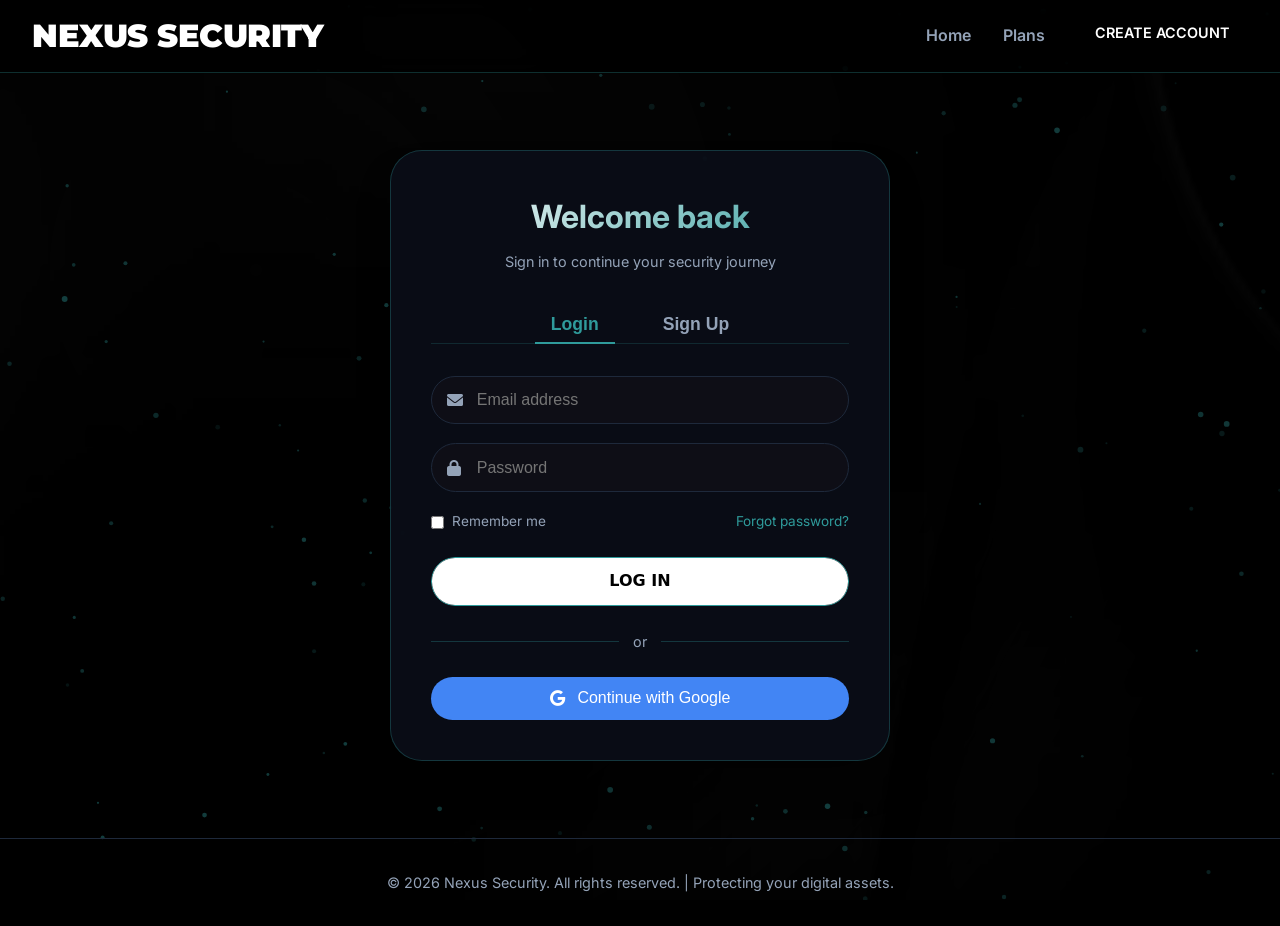
==== commit bcb79f86: "Add files via upload" ====
--- a/login.html
+++ b/login.html
@@ -19,7 +19,7 @@
         <div class="nav-links">
             <a href="index.html">Home</a>
             <a href="index.html#plans">Plans</a>
-            <div id="authButtonContainer"></div>   <!-- Added -->
+            <div id="authButtonContainer"></div>
         </div>
     </nav>
 
@@ -212,5 +212,133 @@
             updateIndicator(activeTab);
         });
     </script>
+
+    <!-- NEW SCRIPT: Force redirect to home page after login/signup -->
+    <script>
+        (function() {
+            // Helper to show a simple message (you can replace with your own modal)
+            function showMessage(msg, isError = false) {
+                // Use the existing message box if available, else alert
+                const box = document.getElementById('messageBox');
+                if (box) {
+                    const text = document.getElementById('messageText');
+                    if (text) text.textContent = msg;
+                    box.style.display = 'flex';
+                    box.style.borderLeftColor = isError ? '#ef4444' : '#2f9b9b';
+                    setTimeout(() => { box.style.display = 'none'; }, 5000);
+                } else {
+                    alert(msg);
+                }
+            }
+
+            // Override login button
+            const loginBtn = document.getElementById('doLogin');
+            if (loginBtn) {
+                // Remove any existing listeners to avoid double submission
+                const newLoginBtn = loginBtn.cloneNode(true);
+                loginBtn.parentNode.replaceChild(newLoginBtn, loginBtn);
+                
+                newLoginBtn.addEventListener('click', async (e) => {
+                    e.preventDefault();
+                    const email = document.getElementById('loginEmail').value.trim();
+                    const password = document.getElementById('loginPassword').value;
+                    
+                    if (!email || !password) {
+                        showMessage('Please fill in both fields.', true);
+                        return;
+                    }
+                    
+                    const originalHTML = newLoginBtn.innerHTML;
+                    newLoginBtn.innerHTML = '<i class="fas fa-spinner fa-spin"></i> Logging in...';
+                    newLoginBtn.disabled = true;
+                    
+                    try {
+                        const response = await fetch('/api/login', {
+                            method: 'POST',
+                            headers: { 'Content-Type': 'application/json' },
+                            body: JSON.stringify({ email, password })
+                        });
+                        const data = await response.json();
+                        
+                        if (response.ok && data.success) {
+                            showMessage('✅ Login successful! Redirecting...');
+                            setTimeout(() => {
+                                window.location.href = '/index.html?t=' + Date.now();
+                            }, 1000);
+                        } else {
+                            showMessage(data.message || 'Login failed.', true);
+                            newLoginBtn.innerHTML = originalHTML;
+                            newLoginBtn.disabled = false;
+                            // Optionally switch to signup tab if no account
+                            if (data.message && data.message.includes('No account found')) {
+                                const signupTabBtn = document.getElementById('signupTab');
+                                if (signupTabBtn) signupTabBtn.click();
+                            }
+                        }
+                    } catch (error) {
+                        console.error('Login error:', error);
+                        showMessage('Network error. Please try again.', true);
+                        newLoginBtn.innerHTML = originalHTML;
+                        newLoginBtn.disabled = false;
+                    }
+                });
+            }
+            
+            // Override signup button
+            const signupBtn = document.getElementById('doSignup');
+            if (signupBtn) {
+                const newSignupBtn = signupBtn.cloneNode(true);
+                signupBtn.parentNode.replaceChild(newSignupBtn, signupBtn);
+                
+                newSignupBtn.addEventListener('click', async (e) => {
+                    e.preventDefault();
+                    const name = document.getElementById('signupName').value.trim();
+                    const email = document.getElementById('signupEmail').value.trim();
+                    const password = document.getElementById('signupPassword').value;
+                    const confirm = document.getElementById('signupConfirmPassword').value;
+                    
+                    if (!name || !email || !password) {
+                        showMessage('Please fill in all fields.', true);
+                        return;
+                    }
+                    if (password !== confirm) {
+                        showMessage('Passwords do not match.', true);
+                        return;
+                    }
+                    
+                    const originalHTML = newSignupBtn.innerHTML;
+                    newSignupBtn.innerHTML = '<i class="fas fa-spinner fa-spin"></i> Signing up...';
+                    newSignupBtn.disabled = true;
+                    
+                    try {
+                        const response = await fetch('/api/register', {
+                            method: 'POST',
+                            headers: { 'Content-Type': 'application/json' },
+                            body: JSON.stringify({ name, email, password })
+                        });
+                        const data = await response.json();
+                        
+                        if (response.ok && data.success) {
+                            showMessage('✅ Account created! Redirecting...');
+                            setTimeout(() => {
+                                window.location.href = '/index.html?t=' + Date.now();
+                            }, 1000);
+                        } else {
+                            showMessage(data.message || 'Registration failed.', true);
+                            newSignupBtn.innerHTML = originalHTML;
+                            newSignupBtn.disabled = false;
+                        }
+                    } catch (error) {
+                        console.error('Registration error:', error);
+                        showMessage('An error occurred. Please try again.', true);
+                        newSignupBtn.innerHTML = originalHTML;
+                        newSignupBtn.disabled = false;
+                    }
+                });
+            }
+            
+            // Keep Google login as is (redirects to /login which will eventually go to home page)
+        })();
+    </script>
 </body>
 </html>
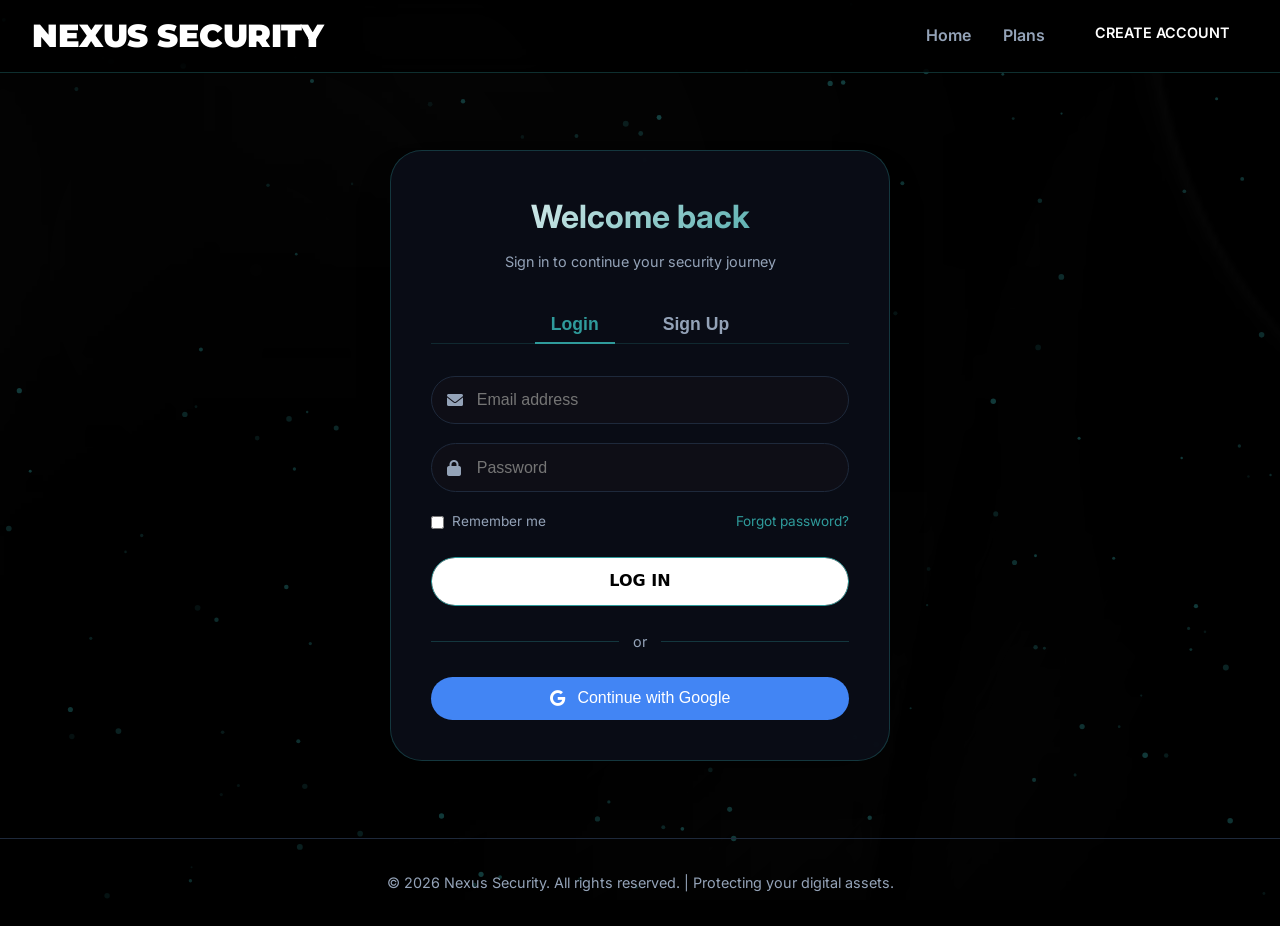
==== commit 81573f29: "Add files via upload" ====
--- a/login.html
+++ b/login.html
@@ -8,6 +8,68 @@
     <link href="https://fonts.googleapis.com/css2?family=Inter:wght@400;500;600;700;800&display=swap" rel="stylesheet">
     <link href="https://fonts.googleapis.com/css2?family=Montserrat:wght@900&display=swap" rel="stylesheet">
     <link rel="stylesheet" href="https://cdnjs.cloudflare.com/ajax/libs/font-awesome/6.0.0-beta3/css/all.min.css">
+    <style>
+        /* Additional styles for the message box (in case style.css doesn't have them) */
+        .message-toast {
+            position: fixed;
+            bottom: 30px;
+            right: 30px;
+            max-width: 400px;
+            background: #0a0a0f;
+            border-left: 4px solid #2f9b9b;
+            border-radius: 8px;
+            padding: 1rem 1.5rem;
+            box-shadow: 0 10px 25px -5px rgba(0,0,0,0.5);
+            display: flex;
+            align-items: center;
+            gap: 12px;
+            z-index: 10000;
+            backdrop-filter: blur(10px);
+            animation: slideIn 0.3s ease-out;
+            font-family: 'Inter', sans-serif;
+        }
+        .message-toast.error {
+            border-left-color: #ef4444;
+        }
+        .message-toast.success {
+            border-left-color: #2f9b9b;
+        }
+        .message-toast i {
+            font-size: 1.5rem;
+        }
+        .message-toast .message-text {
+            flex: 1;
+            color: #fff;
+            font-size: 0.95rem;
+        }
+        .message-toast .close-message {
+            background: none;
+            border: none;
+            color: #aaa;
+            cursor: pointer;
+            font-size: 1.2rem;
+            transition: color 0.2s;
+        }
+        .message-toast .close-message:hover {
+            color: #fff;
+        }
+        @keyframes slideIn {
+            from {
+                transform: translateX(100%);
+                opacity: 0;
+            }
+            to {
+                transform: translateX(0);
+                opacity: 1;
+            }
+        }
+        @keyframes slideOut {
+            to {
+                transform: translateX(100%);
+                opacity: 0;
+            }
+        }
+    </style>
 </head>
 <body>
     <img src="image.jpeg" alt="Background" class="bg-image">
@@ -106,6 +168,9 @@
         <p>© 2026 Nexus Security. All rights reserved. | Protecting your digital assets.</p>
     </footer>
 
+    <!-- Message Toast Container (will be created dynamically) -->
+    <div id="messageToastContainer"></div>
+
     <script src="script.js"></script>
     <script>
         // Particle background animation (unchanged)
@@ -211,30 +276,44 @@
             const activeTab = loginTab.classList.contains('active') ? 'login' : 'signup';
             updateIndicator(activeTab);
         });
-    </script>
-
-    <!-- NEW SCRIPT: Force redirect to home page after login/signup -->
-    <script>
+
+        // ----- Styled Message Box Function -----
+        function showStyledMessage(message, isError = false) {
+            const container = document.getElementById('messageToastContainer');
+            if (!container) return;
+
+            // Create toast element
+            const toast = document.createElement('div');
+            toast.className = `message-toast ${isError ? 'error' : 'success'}`;
+            const icon = isError ? '<i class="fas fa-exclamation-circle"></i>' : '<i class="fas fa-check-circle"></i>';
+            toast.innerHTML = `
+                ${icon}
+                <div class="message-text">${message}</div>
+                <button class="close-message"><i class="fas fa-times"></i></button>
+            `;
+            container.appendChild(toast);
+
+            // Close button functionality
+            const closeBtn = toast.querySelector('.close-message');
+            closeBtn.addEventListener('click', () => {
+                toast.style.animation = 'slideOut 0.3s ease-out forwards';
+                setTimeout(() => toast.remove(), 300);
+            });
+
+            // Auto remove after 5 seconds
+            setTimeout(() => {
+                if (toast.parentNode) {
+                    toast.style.animation = 'slideOut 0.3s ease-out forwards';
+                    setTimeout(() => toast.remove(), 300);
+                }
+            }, 5000);
+        }
+
+        // ----- Override login and signup with styled messages and redirect to home -----
         (function() {
-            // Helper to show a simple message (you can replace with your own modal)
-            function showMessage(msg, isError = false) {
-                // Use the existing message box if available, else alert
-                const box = document.getElementById('messageBox');
-                if (box) {
-                    const text = document.getElementById('messageText');
-                    if (text) text.textContent = msg;
-                    box.style.display = 'flex';
-                    box.style.borderLeftColor = isError ? '#ef4444' : '#2f9b9b';
-                    setTimeout(() => { box.style.display = 'none'; }, 5000);
-                } else {
-                    alert(msg);
-                }
-            }
-
-            // Override login button
+            // Login button
             const loginBtn = document.getElementById('doLogin');
             if (loginBtn) {
-                // Remove any existing listeners to avoid double submission
                 const newLoginBtn = loginBtn.cloneNode(true);
                 loginBtn.parentNode.replaceChild(newLoginBtn, loginBtn);
                 
@@ -244,7 +323,7 @@
                     const password = document.getElementById('loginPassword').value;
                     
                     if (!email || !password) {
-                        showMessage('Please fill in both fields.', true);
+                        showStyledMessage('Please fill in both fields.', true);
                         return;
                     }
                     
@@ -261,15 +340,14 @@
                         const data = await response.json();
                         
                         if (response.ok && data.success) {
-                            showMessage('✅ Login successful! Redirecting...');
+                            showStyledMessage('✅ Login successful! Redirecting...');
                             setTimeout(() => {
                                 window.location.href = '/index.html?t=' + Date.now();
                             }, 1000);
                         } else {
-                            showMessage(data.message || 'Login failed.', true);
+                            showStyledMessage(data.message || 'Login failed.', true);
                             newLoginBtn.innerHTML = originalHTML;
                             newLoginBtn.disabled = false;
-                            // Optionally switch to signup tab if no account
                             if (data.message && data.message.includes('No account found')) {
                                 const signupTabBtn = document.getElementById('signupTab');
                                 if (signupTabBtn) signupTabBtn.click();
@@ -277,14 +355,14 @@
                         }
                     } catch (error) {
                         console.error('Login error:', error);
-                        showMessage('Network error. Please try again.', true);
+                        showStyledMessage('Network error. Please try again.', true);
                         newLoginBtn.innerHTML = originalHTML;
                         newLoginBtn.disabled = false;
                     }
                 });
             }
             
-            // Override signup button
+            // Signup button
             const signupBtn = document.getElementById('doSignup');
             if (signupBtn) {
                 const newSignupBtn = signupBtn.cloneNode(true);
@@ -298,11 +376,11 @@
                     const confirm = document.getElementById('signupConfirmPassword').value;
                     
                     if (!name || !email || !password) {
-                        showMessage('Please fill in all fields.', true);
+                        showStyledMessage('Please fill in all fields.', true);
                         return;
                     }
                     if (password !== confirm) {
-                        showMessage('Passwords do not match.', true);
+                        showStyledMessage('Passwords do not match.', true);
                         return;
                     }
                     
@@ -319,25 +397,34 @@
                         const data = await response.json();
                         
                         if (response.ok && data.success) {
-                            showMessage('✅ Account created! Redirecting...');
+                            showStyledMessage('✅ Account created! Redirecting...');
                             setTimeout(() => {
                                 window.location.href = '/index.html?t=' + Date.now();
                             }, 1000);
                         } else {
-                            showMessage(data.message || 'Registration failed.', true);
+                            showStyledMessage(data.message || 'Registration failed.', true);
                             newSignupBtn.innerHTML = originalHTML;
                             newSignupBtn.disabled = false;
                         }
                     } catch (error) {
                         console.error('Registration error:', error);
-                        showMessage('An error occurred. Please try again.', true);
+                        showStyledMessage('An error occurred. Please try again.', true);
                         newSignupBtn.innerHTML = originalHTML;
                         newSignupBtn.disabled = false;
                     }
                 });
             }
             
-            // Keep Google login as is (redirects to /login which will eventually go to home page)
+            // Google login buttons stay as they are (redirect to /login)
+            const googleBtns = [document.getElementById('googleLogin'), document.getElementById('googleSignup')];
+            googleBtns.forEach(btn => {
+                if (btn && !btn.hasAttribute('data-listener')) {
+                    btn.setAttribute('data-listener', 'true');
+                    btn.addEventListener('click', () => {
+                        window.location.href = '/login';
+                    });
+                }
+            });
         })();
     </script>
 </body>
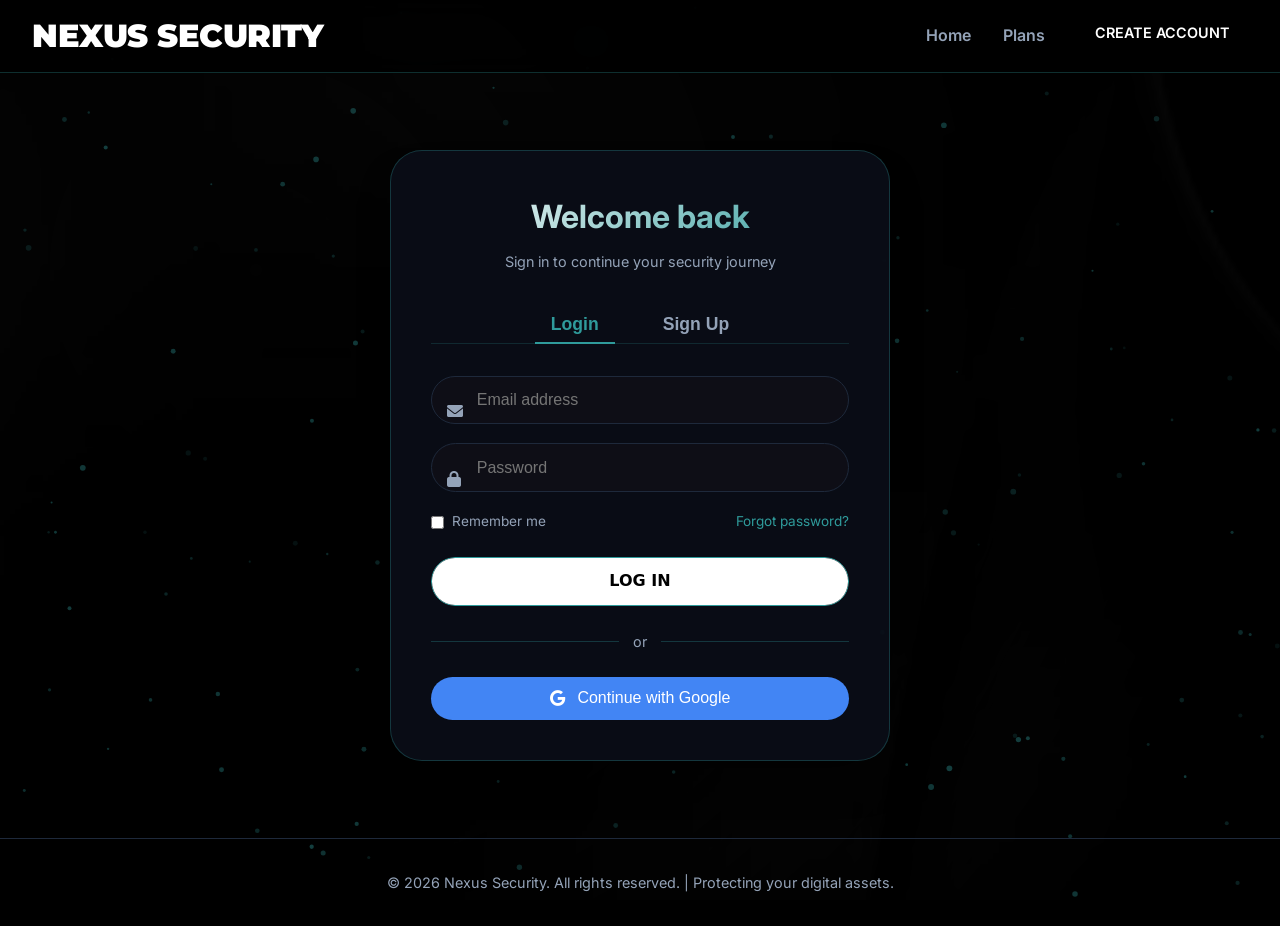
==== commit 126517c0: "Refactor login.html structure and update Google login Refactor login and signup forms to streamline " ====
--- a/login.html
+++ b/login.html
@@ -9,180 +9,69 @@
     <link href="https://fonts.googleapis.com/css2?family=Montserrat:wght@900&display=swap" rel="stylesheet">
     <link rel="stylesheet" href="https://cdnjs.cloudflare.com/ajax/libs/font-awesome/6.0.0-beta3/css/all.min.css">
     <style>
-        /* Additional styles for the message box (in case style.css doesn't have them) */
-        .message-toast {
-            position: fixed;
-            bottom: 30px;
-            right: 30px;
-            max-width: 400px;
-            background: #0a0a0f;
-            border-left: 4px solid #2f9b9b;
-            border-radius: 8px;
-            padding: 1rem 1.5rem;
-            box-shadow: 0 10px 25px -5px rgba(0,0,0,0.5);
-            display: flex;
-            align-items: center;
-            gap: 12px;
-            z-index: 10000;
-            backdrop-filter: blur(10px);
-            animation: slideIn 0.3s ease-out;
-            font-family: 'Inter', sans-serif;
-        }
-        .message-toast.error {
-            border-left-color: #ef4444;
-        }
-        .message-toast.success {
-            border-left-color: #2f9b9b;
-        }
-        .message-toast i {
-            font-size: 1.5rem;
-        }
-        .message-toast .message-text {
-            flex: 1;
-            color: #fff;
-            font-size: 0.95rem;
-        }
-        .message-toast .close-message {
-            background: none;
-            border: none;
-            color: #aaa;
-            cursor: pointer;
-            font-size: 1.2rem;
-            transition: color 0.2s;
-        }
-        .message-toast .close-message:hover {
-            color: #fff;
-        }
-        @keyframes slideIn {
-            from {
-                transform: translateX(100%);
-                opacity: 0;
-            }
-            to {
-                transform: translateX(0);
-                opacity: 1;
-            }
-        }
-        @keyframes slideOut {
-            to {
-                transform: translateX(100%);
-                opacity: 0;
-            }
-        }
+        /* message-toast styles (same as before) */
+        .message-toast { position: fixed; bottom: 30px; right: 30px; max-width: 400px; background: #0a0a0f; border-left: 4px solid #2f9b9b; border-radius: 8px; padding: 1rem 1.5rem; box-shadow: 0 10px 25px -5px rgba(0,0,0,0.5); display: flex; align-items: center; gap: 12px; z-index: 10000; backdrop-filter: blur(10px); animation: slideIn 0.3s ease-out; font-family: 'Inter', sans-serif; }
+        .message-toast.error { border-left-color: #ef4444; }
+        .message-toast.success { border-left-color: #2f9b9b; }
+        .message-toast i { font-size: 1.5rem; }
+        .message-toast .message-text { flex: 1; color: #fff; font-size: 0.95rem; }
+        .message-toast .close-message { background: none; border: none; color: #aaa; cursor: pointer; font-size: 1.2rem; }
+        .message-toast .close-message:hover { color: #fff; }
+        @keyframes slideIn { from { transform: translateX(100%); opacity: 0; } to { transform: translateX(0); opacity: 1; } }
+        @keyframes slideOut { to { transform: translateX(100%); opacity: 0; } }
     </style>
 </head>
 <body>
     <img src="image.jpeg" alt="Background" class="bg-image">
-
     <nav class="navbar">
-        <div class="logo">
-            <h1>NEXUS SECURITY</h1>
-        </div>
+        <div class="logo"><h1>NEXUS SECURITY</h1></div>
         <div class="nav-links">
             <a href="index.html">Home</a>
             <a href="index.html#plans">Plans</a>
             <div id="authButtonContainer"></div>
         </div>
     </nav>
-
-    <div class="particle-bg">
-        <canvas id="particleCanvas"></canvas>
-    </div>
-
+    <div class="particle-bg"><canvas id="particleCanvas"></canvas></div>
     <div class="auth-container">
         <div class="auth-card">
-            <div class="auth-header">
-                <h2>Welcome back</h2>
-                <p>Sign in to continue your security journey</p>
-            </div>
-
-            <div class="auth-tabs">
-                <button class="tab-btn active" id="loginTab">Login</button>
-                <button class="tab-btn" id="signupTab">Sign Up</button>
-                <div class="tab-indicator"></div>
-            </div>
-
-            <!-- Login Form -->
+            <div class="auth-header"><h2>Welcome back</h2><p>Sign in to continue your security journey</p></div>
+            <div class="auth-tabs"><button class="tab-btn active" id="loginTab">Login</button><button class="tab-btn" id="signupTab">Sign Up</button><div class="tab-indicator"></div></div>
             <div id="loginForm" class="auth-form active">
-                <div class="form-group">
-                    <input type="email" id="loginEmail" placeholder="Email address" required>
-                    <i class="fas fa-envelope input-icon"></i>
-                </div>
-                <div class="form-group">
-                    <input type="password" id="loginPassword" placeholder="Password" required>
-                    <i class="fas fa-lock input-icon"></i>
-                </div>
-                <div class="form-options">
-                    <label class="checkbox">
-                        <input type="checkbox" id="rememberMe"> <span>Remember me</span>
-                    </label>
-                    <a href="#" class="forgot-link">Forgot password?</a>
-                </div>
-                <button id="doLogin" class="btn-53" data-plan="login">
-                    <div class="original">LOG IN</div>
-                    <div class="letters">
-                        <span>L</span><span>O</span><span>G</span><span>&nbsp;</span>
-                        <span>I</span><span>N</span>
-                    </div>
-                </button>
+                <div class="form-group"><input type="email" id="loginEmail" placeholder="Email address" required><i class="fas fa-envelope input-icon"></i></div>
+                <div class="form-group"><input type="password" id="loginPassword" placeholder="Password" required><i class="fas fa-lock input-icon"></i></div>
+                <div class="form-options"><label class="checkbox"><input type="checkbox" id="rememberMe"> <span>Remember me</span></label><a href="#" class="forgot-link">Forgot password?</a></div>
+                <button id="doLogin" class="btn-53" data-plan="login"><div class="original">LOG IN</div><div class="letters"><span>L</span><span>O</span><span>G</span><span>&nbsp;</span><span>I</span><span>N</span></div></button>
                 <p class="auth-divider">or</p>
-                <button id="googleLogin" class="btn-google">
+                <!-- ✅ CHANGE: Google button now redirects to Supabase OAuth -->
+                <button id="googleLogin" class="btn-google" onclick="window.location.href='/login/google'">
                     <i class="fab fa-google"></i> Continue with Google
                 </button>
             </div>
-
-            <!-- Signup Form -->
             <div id="signupForm" class="auth-form">
-                <div class="form-group">
-                    <input type="text" id="signupName" placeholder="Full name" required>
-                    <i class="fas fa-user input-icon"></i>
-                </div>
-                <div class="form-group">
-                    <input type="email" id="signupEmail" placeholder="Email address" required>
-                    <i class="fas fa-envelope input-icon"></i>
-                </div>
-                <div class="form-group">
-                    <input type="password" id="signupPassword" placeholder="Password" required>
-                    <i class="fas fa-lock input-icon"></i>
-                </div>
-                <div class="form-group">
-                    <input type="password" id="signupConfirmPassword" placeholder="Confirm password" required>
-                    <i class="fas fa-check-circle input-icon"></i>
-                </div>
-                <button id="doSignup" class="btn-53" data-plan="signup">
-                    <div class="original">SIGN UP</div>
-                    <div class="letters">
-                        <span>S</span><span>I</span><span>G</span><span>N</span><span>&nbsp;</span>
-                        <span>U</span><span>P</span>
-                    </div>
-                </button>
+                <div class="form-group"><input type="text" id="signupName" placeholder="Full name" required><i class="fas fa-user input-icon"></i></div>
+                <div class="form-group"><input type="email" id="signupEmail" placeholder="Email address" required><i class="fas fa-envelope input-icon"></i></div>
+                <div class="form-group"><input type="password" id="signupPassword" placeholder="Password" required><i class="fas fa-lock input-icon"></i></div>
+                <div class="form-group"><input type="password" id="signupConfirmPassword" placeholder="Confirm password" required><i class="fas fa-check-circle input-icon"></i></div>
+                <button id="doSignup" class="btn-53" data-plan="signup"><div class="original">SIGN UP</div><div class="letters"><span>S</span><span>I</span><span>G</span><span>N</span><span>&nbsp;</span><span>U</span><span>P</span></div></button>
                 <p class="auth-divider">or</p>
-                <button id="googleSignup" class="btn-google">
+                <!-- ✅ Same change here -->
+                <button id="googleSignup" class="btn-google" onclick="window.location.href='/login/google'">
                     <i class="fab fa-google"></i> Continue with Google
                 </button>
             </div>
         </div>
     </div>
-
-    <footer>
-        <p>© 2026 Nexus Security. All rights reserved. | Protecting your digital assets.</p>
-    </footer>
-
-    <!-- Message Toast Container (will be created dynamically) -->
+    <footer><p>© 2026 Nexus Security. All rights reserved. | Protecting your digital assets.</p></footer>
     <div id="messageToastContainer"></div>
-
     <script src="script.js"></script>
     <script>
-        // Particle background animation (unchanged)
+        // Particle background animation (unchanged – keep your existing code)
         const canvas = document.getElementById('particleCanvas');
         const ctx = canvas.getContext('2d');
         let particles = [];
         let animationId = null;
 
-        function resizeCanvas() {
-            canvas.width = window.innerWidth;
-            canvas.height = window.innerHeight;
-        }
+        function resizeCanvas() { canvas.width = window.innerWidth; canvas.height = window.innerHeight; }
         window.addEventListener('resize', resizeCanvas);
         resizeCanvas();
 
@@ -214,27 +103,20 @@
         function initParticles() {
             particles = [];
             const count = Math.min(150, Math.floor(canvas.width * canvas.height / 8000));
-            for (let i = 0; i < count; i++) {
-                particles.push(new Particle());
-            }
+            for (let i = 0; i < count; i++) particles.push(new Particle());
         }
 
         function animateParticles() {
             ctx.clearRect(0, 0, canvas.width, canvas.height);
-            for (let p of particles) {
-                p.update();
-                p.draw();
-            }
+            for (let p of particles) { p.update(); p.draw(); }
             animationId = requestAnimationFrame(animateParticles);
         }
 
         initParticles();
         animateParticles();
+        window.addEventListener('beforeunload', () => { if (animationId) cancelAnimationFrame(animationId); });
 
-        window.addEventListener('beforeunload', () => {
-            if (animationId) cancelAnimationFrame(animationId);
-        });
-
+        // Tab switching (unchanged)
         const loginTab = document.getElementById('loginTab');
         const signupTab = document.getElementById('signupTab');
         const loginForm = document.getElementById('loginForm');
@@ -268,164 +150,28 @@
 
         loginTab.addEventListener('click', () => setActiveTab('login'));
         signupTab.addEventListener('click', () => setActiveTab('signup'));
-
-        window.addEventListener('load', () => {
-            updateIndicator('login');
-        });
+        window.addEventListener('load', () => updateIndicator('login'));
         window.addEventListener('resize', () => {
             const activeTab = loginTab.classList.contains('active') ? 'login' : 'signup';
             updateIndicator(activeTab);
         });
 
-        // ----- Styled Message Box Function -----
+        // Optional: styled message box (same as before)
         function showStyledMessage(message, isError = false) {
             const container = document.getElementById('messageToastContainer');
             if (!container) return;
-
-            // Create toast element
             const toast = document.createElement('div');
             toast.className = `message-toast ${isError ? 'error' : 'success'}`;
             const icon = isError ? '<i class="fas fa-exclamation-circle"></i>' : '<i class="fas fa-check-circle"></i>';
-            toast.innerHTML = `
-                ${icon}
-                <div class="message-text">${message}</div>
-                <button class="close-message"><i class="fas fa-times"></i></button>
-            `;
+            toast.innerHTML = `${icon}<div class="message-text">${message}</div><button class="close-message"><i class="fas fa-times"></i></button>`;
             container.appendChild(toast);
-
-            // Close button functionality
             const closeBtn = toast.querySelector('.close-message');
-            closeBtn.addEventListener('click', () => {
-                toast.style.animation = 'slideOut 0.3s ease-out forwards';
-                setTimeout(() => toast.remove(), 300);
-            });
-
-            // Auto remove after 5 seconds
-            setTimeout(() => {
-                if (toast.parentNode) {
-                    toast.style.animation = 'slideOut 0.3s ease-out forwards';
-                    setTimeout(() => toast.remove(), 300);
-                }
-            }, 5000);
+            closeBtn.addEventListener('click', () => { toast.style.animation = 'slideOut 0.3s ease-out forwards'; setTimeout(() => toast.remove(), 300); });
+            setTimeout(() => { if (toast.parentNode) { toast.style.animation = 'slideOut 0.3s ease-out forwards'; setTimeout(() => toast.remove(), 300); } }, 5000);
         }
 
-        // ----- Override login and signup with styled messages and redirect to home -----
-        (function() {
-            // Login button
-            const loginBtn = document.getElementById('doLogin');
-            if (loginBtn) {
-                const newLoginBtn = loginBtn.cloneNode(true);
-                loginBtn.parentNode.replaceChild(newLoginBtn, loginBtn);
-                
-                newLoginBtn.addEventListener('click', async (e) => {
-                    e.preventDefault();
-                    const email = document.getElementById('loginEmail').value.trim();
-                    const password = document.getElementById('loginPassword').value;
-                    
-                    if (!email || !password) {
-                        showStyledMessage('Please fill in both fields.', true);
-                        return;
-                    }
-                    
-                    const originalHTML = newLoginBtn.innerHTML;
-                    newLoginBtn.innerHTML = '<i class="fas fa-spinner fa-spin"></i> Logging in...';
-                    newLoginBtn.disabled = true;
-                    
-                    try {
-                        const response = await fetch('/api/login', {
-                            method: 'POST',
-                            headers: { 'Content-Type': 'application/json' },
-                            body: JSON.stringify({ email, password })
-                        });
-                        const data = await response.json();
-                        
-                        if (response.ok && data.success) {
-                            showStyledMessage('✅ Login successful! Redirecting...');
-                            setTimeout(() => {
-                                window.location.href = '/index.html?t=' + Date.now();
-                            }, 1000);
-                        } else {
-                            showStyledMessage(data.message || 'Login failed.', true);
-                            newLoginBtn.innerHTML = originalHTML;
-                            newLoginBtn.disabled = false;
-                            if (data.message && data.message.includes('No account found')) {
-                                const signupTabBtn = document.getElementById('signupTab');
-                                if (signupTabBtn) signupTabBtn.click();
-                            }
-                        }
-                    } catch (error) {
-                        console.error('Login error:', error);
-                        showStyledMessage('Network error. Please try again.', true);
-                        newLoginBtn.innerHTML = originalHTML;
-                        newLoginBtn.disabled = false;
-                    }
-                });
-            }
-            
-            // Signup button
-            const signupBtn = document.getElementById('doSignup');
-            if (signupBtn) {
-                const newSignupBtn = signupBtn.cloneNode(true);
-                signupBtn.parentNode.replaceChild(newSignupBtn, signupBtn);
-                
-                newSignupBtn.addEventListener('click', async (e) => {
-                    e.preventDefault();
-                    const name = document.getElementById('signupName').value.trim();
-                    const email = document.getElementById('signupEmail').value.trim();
-                    const password = document.getElementById('signupPassword').value;
-                    const confirm = document.getElementById('signupConfirmPassword').value;
-                    
-                    if (!name || !email || !password) {
-                        showStyledMessage('Please fill in all fields.', true);
-                        return;
-                    }
-                    if (password !== confirm) {
-                        showStyledMessage('Passwords do not match.', true);
-                        return;
-                    }
-                    
-                    const originalHTML = newSignupBtn.innerHTML;
-                    newSignupBtn.innerHTML = '<i class="fas fa-spinner fa-spin"></i> Signing up...';
-                    newSignupBtn.disabled = true;
-                    
-                    try {
-                        const response = await fetch('/api/register', {
-                            method: 'POST',
-                            headers: { 'Content-Type': 'application/json' },
-                            body: JSON.stringify({ name, email, password })
-                        });
-                        const data = await response.json();
-                        
-                        if (response.ok && data.success) {
-                            showStyledMessage('✅ Account created! Redirecting...');
-                            setTimeout(() => {
-                                window.location.href = '/index.html?t=' + Date.now();
-                            }, 1000);
-                        } else {
-                            showStyledMessage(data.message || 'Registration failed.', true);
-                            newSignupBtn.innerHTML = originalHTML;
-                            newSignupBtn.disabled = false;
-                        }
-                    } catch (error) {
-                        console.error('Registration error:', error);
-                        showStyledMessage('An error occurred. Please try again.', true);
-                        newSignupBtn.innerHTML = originalHTML;
-                        newSignupBtn.disabled = false;
-                    }
-                });
-            }
-            
-            // Google login buttons stay as they are (redirect to /login)
-            const googleBtns = [document.getElementById('googleLogin'), document.getElementById('googleSignup')];
-            googleBtns.forEach(btn => {
-                if (btn && !btn.hasAttribute('data-listener')) {
-                    btn.setAttribute('data-listener', 'true');
-                    btn.addEventListener('click', () => {
-                        window.location.href = '/login';
-                    });
-                }
-            });
-        })();
+        // The login/signup handlers remain the same (they call /api/login and /api/register)
+        // They are already defined in script.js, so we don't duplicate them here.
     </script>
 </body>
-</html>+</html>
--- a/style.css
+++ b/style.css
@@ -1644,4 +1644,460 @@
     font-size: 1.2rem;
     cursor: pointer;
     margin-left: 1rem;
+}
+
+/* ===== Business Email Question Section ===== */
+.form-group label {
+    display: block;
+    margin-bottom: 0.5rem;
+    font-weight: 500;
+    color: #e0e0e0;
+    font-size: 0.95rem;
+}
+
+/* Radio group container */
+.radio-group {
+    display: flex;
+    gap: 2rem;
+    margin-top: 0.25rem;
+}
+
+/* Custom radio buttons */
+.radio-group label {
+    display: flex;
+    align-items: center;
+    gap: 0.5rem;
+    cursor: pointer;
+    font-weight: normal;
+    color: #ccc;
+    transition: color 0.2s ease;
+}
+
+.radio-group input[type="radio"] {
+    appearance: none;
+    width: 1.2rem;
+    height: 1.2rem;
+    border: 2px solid #2f9b9b;
+    border-radius: 50%;
+    background: transparent;
+    transition: all 0.2s ease;
+    position: relative;
+    cursor: pointer;
+}
+
+.radio-group input[type="radio"]:checked {
+    background: #2f9b9b;
+    box-shadow: inset 0 0 0 3px #0a0a0f;
+}
+
+.radio-group input[type="radio"]:hover {
+    border-color: #4fc3c3;
+    transform: scale(1.05);
+}
+
+/* Photo group container (initially hidden) */
+#photoGroup {
+    margin-top: 1.5rem;
+    padding-top: 0.5rem;
+    border-top: 1px dashed #2f9b9b40;
+    transition: all 0.3s ease;
+}
+
+/* File input styling */
+.form-group input[type="file"] {
+    background: #1a1a2a;
+    border: 1px solid #2f9b9b;
+    border-radius: 8px;
+    padding: 0.6rem 0.8rem;
+    color: #fff;
+    cursor: pointer;
+    width: 100%;
+    font-size: 0.9rem;
+}
+
+.form-group input[type="file"]::file-selector-button {
+    background: #2f9b9b;
+    border: none;
+    border-radius: 6px;
+    padding: 0.4rem 1rem;
+    margin-right: 1rem;
+    color: #fff;
+    font-weight: 500;
+    cursor: pointer;
+    transition: background 0.2s;
+}
+
+.form-group input[type="file"]::file-selector-button:hover {
+    background: #3fbfbf;
+}
+
+/* Small helper text */
+.form-group small {
+    display: block;
+    margin-top: 0.4rem;
+    font-size: 0.75rem;
+    color: #9ca3af;
+}
+
+/* Optional: adjust the photo icon position */
+.form-group .input-icon {
+    top: 2.2rem; /* Align with file input */
+}
+
+
+/* ============================================
+   VERIFICATION SYSTEM – PROFESSIONAL STYLES
+   (with enhanced selected state)
+============================================ */
+
+/* Verification method cards container */
+.verification-methods {
+    display: flex;
+    gap: 1.5rem;
+    margin: 1.5rem 0;
+    flex-wrap: wrap;
+}
+
+/* Individual method card */
+.method-card {
+    flex: 1;
+    min-width: 200px;
+    background: rgba(15, 15, 23, 0.8);
+    backdrop-filter: blur(4px);
+    border: 1px solid var(--border);
+    border-radius: 1rem;
+    padding: 1.2rem;
+    transition: all 0.25s ease;
+    cursor: pointer;
+    position: relative;
+    overflow: hidden;
+}
+
+.method-card:hover {
+    border-color: var(--accent);
+    background: rgba(15, 15, 23, 0.95);
+    transform: translateY(-3px);
+    box-shadow: 0 8px 20px rgba(0, 0, 0, 0.3);
+}
+
+/* Hide the actual radio button */
+.method-card input[type="radio"] {
+    display: none;
+}
+
+/* Label that acts as the card content */
+.method-card label {
+    display: flex;
+    flex-direction: column;
+    align-items: center;
+    text-align: center;
+    gap: 0.6rem;
+    cursor: pointer;
+    width: 100%;
+}
+
+.method-card label i {
+    font-size: 2.2rem;
+    color: var(--accent);
+    transition: transform 0.2s, color 0.2s;
+}
+
+.method-card:hover label i {
+    transform: scale(1.05);
+}
+
+.method-card label strong {
+    font-size: 1.1rem;
+    font-weight: 700;
+    color: #fff;
+}
+
+.method-card label span {
+    font-size: 0.8rem;
+    color: var(--text-muted);
+    line-height: 1.4;
+}
+
+/* ========== SELECTED STATE (when radio is checked) ========== */
+.method-card.selected {
+    border-color: var(--accent);
+    background: rgba(47, 155, 155, 0.15);
+    box-shadow: 0 0 0 2px var(--accent), 0 8px 20px rgba(47, 155, 155, 0.3);
+    transform: scale(1.01);
+}
+
+.method-card.selected label i {
+    color: var(--accent-light);
+    text-shadow: 0 0 5px rgba(47, 155, 155, 0.5);
+}
+
+.method-card.selected label strong {
+    color: var(--accent-light);
+}
+
+.method-card.selected label span {
+    color: rgba(255, 255, 255, 0.8);
+}
+
+/* Optional: add a subtle pulse animation on selection */
+.method-card.selected {
+    animation: gentlePulse 0.3s ease-out;
+}
+
+@keyframes gentlePulse {
+    0% { transform: scale(1); box-shadow: 0 0 0 0 rgba(47, 155, 155, 0.7); }
+    70% { transform: scale(1.02); box-shadow: 0 0 0 4px rgba(47, 155, 155, 0.3); }
+    100% { transform: scale(1.01); box-shadow: 0 0 0 2px var(--accent); }
+}
+
+/* ========== Rest of the verification styles (unchanged) ========== */
+
+/* Manual code panel (initially hidden) */
+.manual-code-panel {
+    margin-top: 1.8rem;
+    animation: fadeInUp 0.4s ease-out;
+}
+
+/* Code card container */
+.code-card {
+    background: rgba(0, 0, 0, 0.7);
+    backdrop-filter: blur(8px);
+    border: 1px solid var(--accent);
+    border-radius: 1.2rem;
+    padding: 1.5rem;
+    text-align: center;
+    box-shadow: 0 10px 25px -5px rgba(0, 0, 0, 0.4);
+}
+
+.code-card p:first-child {
+    font-size: 1rem;
+    font-weight: 500;
+    color: var(--accent);
+    margin-bottom: 1rem;
+}
+
+.code-card p:first-child i {
+    margin-right: 0.5rem;
+}
+
+/* Code display row */
+.code-display {
+    display: flex;
+    align-items: center;
+    justify-content: center;
+    gap: 1rem;
+    margin: 1rem 0;
+    background: #0a0a0f;
+    border-radius: 0.8rem;
+    padding: 0.6rem 1rem;
+    border: 1px solid rgba(47, 155, 155, 0.4);
+}
+
+/* The verification code text */
+.verification-code {
+    font-size: 1.8rem;
+    font-weight: 800;
+    font-family: 'Courier New', 'Fira Code', monospace;
+    letter-spacing: 4px;
+    color: var(--accent);
+    text-shadow: 0 0 5px rgba(47,155,155,0.3);
+}
+
+/* Copy button */
+.btn-copy {
+    background: var(--accent);
+    border: none;
+    padding: 0.4rem 1.2rem;
+    border-radius: 2rem;
+    cursor: pointer;
+    font-size: 0.85rem;
+    font-weight: 600;
+    color: #fff;
+    transition: all 0.2s;
+    display: inline-flex;
+    align-items: center;
+    gap: 0.5rem;
+}
+
+.btn-copy:hover {
+    background: var(--accent-light);
+    transform: scale(1.02);
+}
+
+.btn-copy i {
+    font-size: 0.9rem;
+}
+
+/* Instruction text */
+.instruction {
+    font-size: 0.85rem;
+    color: #cbd5e1;
+    margin: 1rem 0;
+    line-height: 1.5;
+    text-align: left;
+    background: rgba(255,255,255,0.05);
+    padding: 0.6rem;
+    border-radius: 0.6rem;
+}
+
+/* Verify code button (inside manual panel) */
+.verify-code-btn {
+    margin-top: 0.5rem;
+    background: var(--accent);
+    border: none;
+    width: 100%;
+}
+
+.verify-code-btn:hover {
+    background: var(--accent-light);
+}
+
+/* Verification status message */
+.verify-status {
+    margin-top: 1rem;
+    font-size: 0.85rem;
+    min-height: 2rem;
+}
+
+/* Start scan button (main action) */
+.start-scan-btn {
+    margin-top: 1.5rem;
+    background: linear-gradient(135deg, #2f9b9b, #1f6e6e);
+    border: none;
+    transition: all 0.3s;
+}
+
+.start-scan-btn:disabled {
+    opacity: 0.5;
+    cursor: not-allowed;
+    background: #2f9b9b;
+}
+
+.start-scan-btn:not(:disabled):hover {
+    transform: translateY(-2px);
+    box-shadow: 0 5px 15px rgba(47, 155, 155, 0.4);
+}
+
+/* Animation for the manual panel */
+@keyframes fadeInUp {
+    from {
+        opacity: 0;
+        transform: translateY(15px);
+    }
+    to {
+        opacity: 1;
+        transform: translateY(0);
+    }
+}
+
+/* Responsive adjustments */
+@media (max-width: 768px) {
+    .verification-methods {
+        flex-direction: column;
+        gap: 1rem;
+    }
+    .method-card {
+        width: 100%;
+    }
+    .code-display {
+        flex-direction: column;
+        gap: 0.8rem;
+    }
+    .verification-code {
+        font-size: 1.4rem;
+        letter-spacing: 3px;
+    }
+    .btn-copy {
+        width: 100%;
+        justify-content: center;
+    }
+    .instruction {
+        font-size: 0.75rem;
+    }
+}
+
+
+
+
+
+
+
+
+
+/* Modal Message Box (for selected messages only) */
+.modal-message-overlay {
+    position: fixed;
+    top: 0;
+    left: 0;
+    width: 100%;
+    height: 100%;
+    background: rgba(0, 0, 0, 0.85);
+    backdrop-filter: blur(8px);
+    display: flex;
+    align-items: center;
+    justify-content: center;
+    z-index: 10001;
+    animation: fadeIn 0.2s ease;
+}
+
+.modal-message-card {
+    background: #0a0a0f;
+    border: 1px solid var(--accent);
+    border-radius: 1.5rem;
+    padding: 2rem;
+    max-width: 450px;
+    width: 90%;
+    text-align: center;
+    box-shadow: 0 20px 35px -10px rgba(0,0,0,0.5);
+    animation: slideUp 0.3s ease;
+}
+
+.modal-message-card i {
+    font-size: 3rem;
+    color: var(--accent);
+    margin-bottom: 1rem;
+}
+
+.modal-message-card h3 {
+    font-size: 1.5rem;
+    margin-bottom: 0.5rem;
+    color: #fff;
+}
+
+.modal-message-card p {
+    color: var(--text-muted);
+    margin: 1rem 0;
+    line-height: 1.5;
+}
+
+.modal-message-card .modal-message-button {
+    background: var(--accent);
+    border: none;
+    color: white;
+    padding: 0.7rem 1.5rem;
+    border-radius: 2rem;
+    font-weight: 600;
+    cursor: pointer;
+    transition: all 0.2s;
+    margin-top: 0.5rem;
+}
+
+.modal-message-card .modal-message-button:hover {
+    background: var(--accent-light);
+    transform: scale(1.02);
+}
+
+@keyframes slideUp {
+    from { opacity: 0; transform: translateY(30px); }
+    to { opacity: 1; transform: translateY(0); }
+}
+
+@keyframes fadeIn {
+    from { opacity: 0; }
+    to { opacity: 1; }
+}
+
+/* Keep old message box for other messages (optional) */
+.message-box {
+    /* keep existing styles if you still want toasts for other messages */
 }
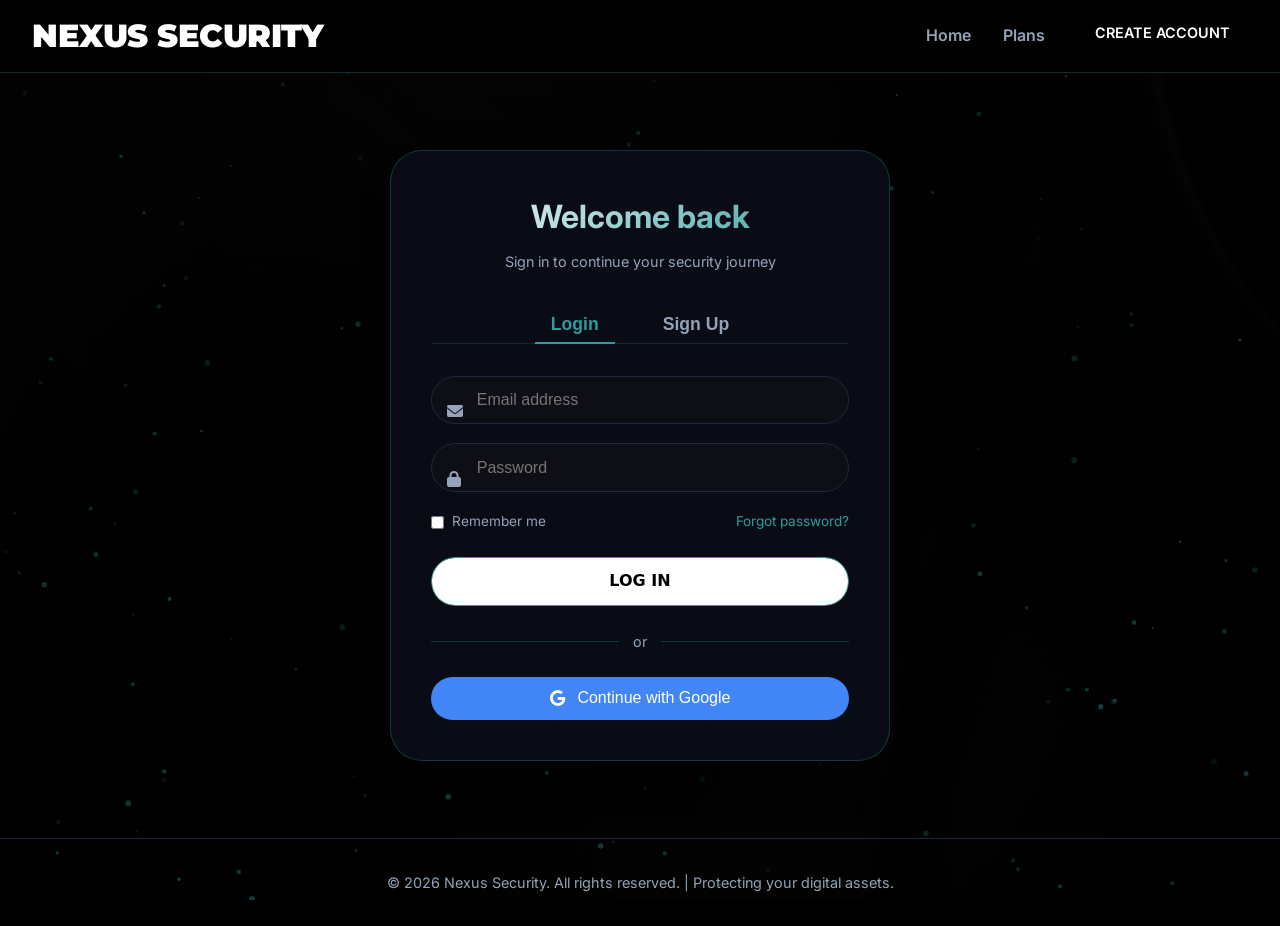
==== commit a68f1c1b: "Add files via upload" ====
--- a/login.html
+++ b/login.html
@@ -9,69 +9,180 @@
     <link href="https://fonts.googleapis.com/css2?family=Montserrat:wght@900&display=swap" rel="stylesheet">
     <link rel="stylesheet" href="https://cdnjs.cloudflare.com/ajax/libs/font-awesome/6.0.0-beta3/css/all.min.css">
     <style>
-        /* message-toast styles (same as before) */
-        .message-toast { position: fixed; bottom: 30px; right: 30px; max-width: 400px; background: #0a0a0f; border-left: 4px solid #2f9b9b; border-radius: 8px; padding: 1rem 1.5rem; box-shadow: 0 10px 25px -5px rgba(0,0,0,0.5); display: flex; align-items: center; gap: 12px; z-index: 10000; backdrop-filter: blur(10px); animation: slideIn 0.3s ease-out; font-family: 'Inter', sans-serif; }
-        .message-toast.error { border-left-color: #ef4444; }
-        .message-toast.success { border-left-color: #2f9b9b; }
-        .message-toast i { font-size: 1.5rem; }
-        .message-toast .message-text { flex: 1; color: #fff; font-size: 0.95rem; }
-        .message-toast .close-message { background: none; border: none; color: #aaa; cursor: pointer; font-size: 1.2rem; }
-        .message-toast .close-message:hover { color: #fff; }
-        @keyframes slideIn { from { transform: translateX(100%); opacity: 0; } to { transform: translateX(0); opacity: 1; } }
-        @keyframes slideOut { to { transform: translateX(100%); opacity: 0; } }
+        /* Additional styles for the message box (in case style.css doesn't have them) */
+        .message-toast {
+            position: fixed;
+            bottom: 30px;
+            right: 30px;
+            max-width: 400px;
+            background: #0a0a0f;
+            border-left: 4px solid #2f9b9b;
+            border-radius: 8px;
+            padding: 1rem 1.5rem;
+            box-shadow: 0 10px 25px -5px rgba(0,0,0,0.5);
+            display: flex;
+            align-items: center;
+            gap: 12px;
+            z-index: 10000;
+            backdrop-filter: blur(10px);
+            animation: slideIn 0.3s ease-out;
+            font-family: 'Inter', sans-serif;
+        }
+        .message-toast.error {
+            border-left-color: #ef4444;
+        }
+        .message-toast.success {
+            border-left-color: #2f9b9b;
+        }
+        .message-toast i {
+            font-size: 1.5rem;
+        }
+        .message-toast .message-text {
+            flex: 1;
+            color: #fff;
+            font-size: 0.95rem;
+        }
+        .message-toast .close-message {
+            background: none;
+            border: none;
+            color: #aaa;
+            cursor: pointer;
+            font-size: 1.2rem;
+            transition: color 0.2s;
+        }
+        .message-toast .close-message:hover {
+            color: #fff;
+        }
+        @keyframes slideIn {
+            from {
+                transform: translateX(100%);
+                opacity: 0;
+            }
+            to {
+                transform: translateX(0);
+                opacity: 1;
+            }
+        }
+        @keyframes slideOut {
+            to {
+                transform: translateX(100%);
+                opacity: 0;
+            }
+        }
     </style>
 </head>
 <body>
     <img src="image.jpeg" alt="Background" class="bg-image">
+
     <nav class="navbar">
-        <div class="logo"><h1>NEXUS SECURITY</h1></div>
+        <div class="logo">
+            <h1>NEXUS SECURITY</h1>
+        </div>
         <div class="nav-links">
             <a href="index.html">Home</a>
             <a href="index.html#plans">Plans</a>
             <div id="authButtonContainer"></div>
         </div>
     </nav>
-    <div class="particle-bg"><canvas id="particleCanvas"></canvas></div>
+
+    <div class="particle-bg">
+        <canvas id="particleCanvas"></canvas>
+    </div>
+
     <div class="auth-container">
         <div class="auth-card">
-            <div class="auth-header"><h2>Welcome back</h2><p>Sign in to continue your security journey</p></div>
-            <div class="auth-tabs"><button class="tab-btn active" id="loginTab">Login</button><button class="tab-btn" id="signupTab">Sign Up</button><div class="tab-indicator"></div></div>
+            <div class="auth-header">
+                <h2>Welcome back</h2>
+                <p>Sign in to continue your security journey</p>
+            </div>
+
+            <div class="auth-tabs">
+                <button class="tab-btn active" id="loginTab">Login</button>
+                <button class="tab-btn" id="signupTab">Sign Up</button>
+                <div class="tab-indicator"></div>
+            </div>
+
+            <!-- Login Form -->
             <div id="loginForm" class="auth-form active">
-                <div class="form-group"><input type="email" id="loginEmail" placeholder="Email address" required><i class="fas fa-envelope input-icon"></i></div>
-                <div class="form-group"><input type="password" id="loginPassword" placeholder="Password" required><i class="fas fa-lock input-icon"></i></div>
-                <div class="form-options"><label class="checkbox"><input type="checkbox" id="rememberMe"> <span>Remember me</span></label><a href="#" class="forgot-link">Forgot password?</a></div>
-                <button id="doLogin" class="btn-53" data-plan="login"><div class="original">LOG IN</div><div class="letters"><span>L</span><span>O</span><span>G</span><span>&nbsp;</span><span>I</span><span>N</span></div></button>
+                <div class="form-group">
+                    <input type="email" id="loginEmail" placeholder="Email address" required>
+                    <i class="fas fa-envelope input-icon"></i>
+                </div>
+                <div class="form-group">
+                    <input type="password" id="loginPassword" placeholder="Password" required>
+                    <i class="fas fa-lock input-icon"></i>
+                </div>
+                <div class="form-options">
+                    <label class="checkbox">
+                        <input type="checkbox" id="rememberMe"> <span>Remember me</span>
+                    </label>
+                    <a href="#" class="forgot-link">Forgot password?</a>
+                </div>
+                <button id="doLogin" class="btn-53" data-plan="login">
+                    <div class="original">LOG IN</div>
+                    <div class="letters">
+                        <span>L</span><span>O</span><span>G</span><span>&nbsp;</span>
+                        <span>I</span><span>N</span>
+                    </div>
+                </button>
                 <p class="auth-divider">or</p>
-                <!-- ✅ CHANGE: Google button now redirects to Supabase OAuth -->
-                <button id="googleLogin" class="btn-google" onclick="window.location.href='/login/google'">
+                <button id="googleLogin" class="btn-google">
                     <i class="fab fa-google"></i> Continue with Google
                 </button>
             </div>
+
+            <!-- Signup Form -->
             <div id="signupForm" class="auth-form">
-                <div class="form-group"><input type="text" id="signupName" placeholder="Full name" required><i class="fas fa-user input-icon"></i></div>
-                <div class="form-group"><input type="email" id="signupEmail" placeholder="Email address" required><i class="fas fa-envelope input-icon"></i></div>
-                <div class="form-group"><input type="password" id="signupPassword" placeholder="Password" required><i class="fas fa-lock input-icon"></i></div>
-                <div class="form-group"><input type="password" id="signupConfirmPassword" placeholder="Confirm password" required><i class="fas fa-check-circle input-icon"></i></div>
-                <button id="doSignup" class="btn-53" data-plan="signup"><div class="original">SIGN UP</div><div class="letters"><span>S</span><span>I</span><span>G</span><span>N</span><span>&nbsp;</span><span>U</span><span>P</span></div></button>
+                <div class="form-group">
+                    <input type="text" id="signupName" placeholder="Full name" required>
+                    <i class="fas fa-user input-icon"></i>
+                </div>
+                <div class="form-group">
+                    <input type="email" id="signupEmail" placeholder="Email address" required>
+                    <i class="fas fa-envelope input-icon"></i>
+                </div>
+                <div class="form-group">
+                    <input type="password" id="signupPassword" placeholder="Password" required>
+                    <i class="fas fa-lock input-icon"></i>
+                </div>
+                <div class="form-group">
+                    <input type="password" id="signupConfirmPassword" placeholder="Confirm password" required>
+                    <i class="fas fa-check-circle input-icon"></i>
+                </div>
+                <button id="doSignup" class="btn-53" data-plan="signup">
+                    <div class="original">SIGN UP</div>
+                    <div class="letters">
+                        <span>S</span><span>I</span><span>G</span><span>N</span><span>&nbsp;</span>
+                        <span>U</span><span>P</span>
+                    </div>
+                </button>
                 <p class="auth-divider">or</p>
-                <!-- ✅ Same change here -->
-                <button id="googleSignup" class="btn-google" onclick="window.location.href='/login/google'">
+                <button id="googleSignup" class="btn-google">
                     <i class="fab fa-google"></i> Continue with Google
                 </button>
             </div>
         </div>
     </div>
-    <footer><p>© 2026 Nexus Security. All rights reserved. | Protecting your digital assets.</p></footer>
+
+    <footer>
+        <p>© 2026 Nexus Security. All rights reserved. | Protecting your digital assets.</p>
+    </footer>
+
+    <!-- Message Toast Container (will be created dynamically) -->
     <div id="messageToastContainer"></div>
+
     <script src="script.js"></script>
     <script>
-        // Particle background animation (unchanged – keep your existing code)
+        // Particle background animation (unchanged)
         const canvas = document.getElementById('particleCanvas');
         const ctx = canvas.getContext('2d');
         let particles = [];
         let animationId = null;
 
-        function resizeCanvas() { canvas.width = window.innerWidth; canvas.height = window.innerHeight; }
+        function resizeCanvas() {
+            canvas.width = window.innerWidth;
+            canvas.height = window.innerHeight;
+        }
         window.addEventListener('resize', resizeCanvas);
         resizeCanvas();
 
@@ -103,20 +214,27 @@
         function initParticles() {
             particles = [];
             const count = Math.min(150, Math.floor(canvas.width * canvas.height / 8000));
-            for (let i = 0; i < count; i++) particles.push(new Particle());
+            for (let i = 0; i < count; i++) {
+                particles.push(new Particle());
+            }
         }
 
         function animateParticles() {
             ctx.clearRect(0, 0, canvas.width, canvas.height);
-            for (let p of particles) { p.update(); p.draw(); }
+            for (let p of particles) {
+                p.update();
+                p.draw();
+            }
             animationId = requestAnimationFrame(animateParticles);
         }
 
         initParticles();
         animateParticles();
-        window.addEventListener('beforeunload', () => { if (animationId) cancelAnimationFrame(animationId); });
-
-        // Tab switching (unchanged)
+
+        window.addEventListener('beforeunload', () => {
+            if (animationId) cancelAnimationFrame(animationId);
+        });
+
         const loginTab = document.getElementById('loginTab');
         const signupTab = document.getElementById('signupTab');
         const loginForm = document.getElementById('loginForm');
@@ -150,28 +268,164 @@
 
         loginTab.addEventListener('click', () => setActiveTab('login'));
         signupTab.addEventListener('click', () => setActiveTab('signup'));
-        window.addEventListener('load', () => updateIndicator('login'));
+
+        window.addEventListener('load', () => {
+            updateIndicator('login');
+        });
         window.addEventListener('resize', () => {
             const activeTab = loginTab.classList.contains('active') ? 'login' : 'signup';
             updateIndicator(activeTab);
         });
 
-        // Optional: styled message box (same as before)
+        // ----- Styled Message Box Function -----
         function showStyledMessage(message, isError = false) {
             const container = document.getElementById('messageToastContainer');
             if (!container) return;
+
+            // Create toast element
             const toast = document.createElement('div');
             toast.className = `message-toast ${isError ? 'error' : 'success'}`;
             const icon = isError ? '<i class="fas fa-exclamation-circle"></i>' : '<i class="fas fa-check-circle"></i>';
-            toast.innerHTML = `${icon}<div class="message-text">${message}</div><button class="close-message"><i class="fas fa-times"></i></button>`;
+            toast.innerHTML = `
+                ${icon}
+                <div class="message-text">${message}</div>
+                <button class="close-message"><i class="fas fa-times"></i></button>
+            `;
             container.appendChild(toast);
+
+            // Close button functionality
             const closeBtn = toast.querySelector('.close-message');
-            closeBtn.addEventListener('click', () => { toast.style.animation = 'slideOut 0.3s ease-out forwards'; setTimeout(() => toast.remove(), 300); });
-            setTimeout(() => { if (toast.parentNode) { toast.style.animation = 'slideOut 0.3s ease-out forwards'; setTimeout(() => toast.remove(), 300); } }, 5000);
-        }
-
-        // The login/signup handlers remain the same (they call /api/login and /api/register)
-        // They are already defined in script.js, so we don't duplicate them here.
+            closeBtn.addEventListener('click', () => {
+                toast.style.animation = 'slideOut 0.3s ease-out forwards';
+                setTimeout(() => toast.remove(), 300);
+            });
+
+            // Auto remove after 5 seconds
+            setTimeout(() => {
+                if (toast.parentNode) {
+                    toast.style.animation = 'slideOut 0.3s ease-out forwards';
+                    setTimeout(() => toast.remove(), 300);
+                }
+            }, 5000);
+        }
+
+        // ----- Override login and signup with styled messages and redirect to home -----
+        (function() {
+            // Login button
+            const loginBtn = document.getElementById('doLogin');
+            if (loginBtn) {
+                const newLoginBtn = loginBtn.cloneNode(true);
+                loginBtn.parentNode.replaceChild(newLoginBtn, loginBtn);
+                
+                newLoginBtn.addEventListener('click', async (e) => {
+                    e.preventDefault();
+                    const email = document.getElementById('loginEmail').value.trim();
+                    const password = document.getElementById('loginPassword').value;
+                    
+                    if (!email || !password) {
+                        showStyledMessage('Please fill in both fields.', true);
+                        return;
+                    }
+                    
+                    const originalHTML = newLoginBtn.innerHTML;
+                    newLoginBtn.innerHTML = '<i class="fas fa-spinner fa-spin"></i> Logging in...';
+                    newLoginBtn.disabled = true;
+                    
+                    try {
+                        const response = await fetch('/api/login', {
+                            method: 'POST',
+                            headers: { 'Content-Type': 'application/json' },
+                            body: JSON.stringify({ email, password })
+                        });
+                        const data = await response.json();
+                        
+                        if (response.ok && data.success) {
+                            showStyledMessage('✅ Login successful! Redirecting...');
+                            setTimeout(() => {
+                                window.location.href = '/index.html?t=' + Date.now();
+                            }, 1000);
+                        } else {
+                            showStyledMessage(data.message || 'Login failed.', true);
+                            newLoginBtn.innerHTML = originalHTML;
+                            newLoginBtn.disabled = false;
+                            if (data.message && data.message.includes('No account found')) {
+                                const signupTabBtn = document.getElementById('signupTab');
+                                if (signupTabBtn) signupTabBtn.click();
+                            }
+                        }
+                    } catch (error) {
+                        console.error('Login error:', error);
+                        showStyledMessage('Network error. Please try again.', true);
+                        newLoginBtn.innerHTML = originalHTML;
+                        newLoginBtn.disabled = false;
+                    }
+                });
+            }
+            
+            // Signup button
+            const signupBtn = document.getElementById('doSignup');
+            if (signupBtn) {
+                const newSignupBtn = signupBtn.cloneNode(true);
+                signupBtn.parentNode.replaceChild(newSignupBtn, signupBtn);
+                
+                newSignupBtn.addEventListener('click', async (e) => {
+                    e.preventDefault();
+                    const name = document.getElementById('signupName').value.trim();
+                    const email = document.getElementById('signupEmail').value.trim();
+                    const password = document.getElementById('signupPassword').value;
+                    const confirm = document.getElementById('signupConfirmPassword').value;
+                    
+                    if (!name || !email || !password) {
+                        showStyledMessage('Please fill in all fields.', true);
+                        return;
+                    }
+                    if (password !== confirm) {
+                        showStyledMessage('Passwords do not match.', true);
+                        return;
+                    }
+                    
+                    const originalHTML = newSignupBtn.innerHTML;
+                    newSignupBtn.innerHTML = '<i class="fas fa-spinner fa-spin"></i> Signing up...';
+                    newSignupBtn.disabled = true;
+                    
+                    try {
+                        const response = await fetch('/api/register', {
+                            method: 'POST',
+                            headers: { 'Content-Type': 'application/json' },
+                            body: JSON.stringify({ name, email, password })
+                        });
+                        const data = await response.json();
+                        
+                        if (response.ok && data.success) {
+                            showStyledMessage('✅ Account created! Redirecting...');
+                            setTimeout(() => {
+                                window.location.href = '/index.html?t=' + Date.now();
+                            }, 1000);
+                        } else {
+                            showStyledMessage(data.message || 'Registration failed.', true);
+                            newSignupBtn.innerHTML = originalHTML;
+                            newSignupBtn.disabled = false;
+                        }
+                    } catch (error) {
+                        console.error('Registration error:', error);
+                        showStyledMessage('An error occurred. Please try again.', true);
+                        newSignupBtn.innerHTML = originalHTML;
+                        newSignupBtn.disabled = false;
+                    }
+                });
+            }
+            
+            // Google login buttons stay as they are (redirect to /login)
+            const googleBtns = [document.getElementById('googleLogin'), document.getElementById('googleSignup')];
+            googleBtns.forEach(btn => {
+                if (btn && !btn.hasAttribute('data-listener')) {
+                    btn.setAttribute('data-listener', 'true');
+                    btn.addEventListener('click', () => {
+                        window.location.href = '/login';
+                    });
+                }
+            });
+        })();
     </script>
 </body>
-</html>
+</html>
--- a/style.css
+++ b/style.css
@@ -2100,4 +2100,208 @@
 /* Keep old message box for other messages (optional) */
 .message-box {
     /* keep existing styles if you still want toasts for other messages */
+}
+
+
+
+
+
+
+
+
+
+/* ===== Profile Page Enhancements ===== */
+.credits-card {
+    background: linear-gradient(135deg, #1a1a2a, #0a0a0f);
+    border: 1px solid var(--accent);
+    border-radius: 1rem;
+    padding: 1.5rem;
+    margin-bottom: 2rem;
+    display: flex;
+    justify-content: space-between;
+    align-items: center;
+    flex-wrap: wrap;
+    gap: 1rem;
+}
+
+.credits-amount {
+    font-size: 2rem;
+    font-weight: bold;
+    color: var(--accent);
+}
+
+.buy-credits-btn {
+    background: var(--accent);
+    border: none;
+    padding: 0.8rem 1.5rem;
+    border-radius: 2rem;
+    color: white;
+    font-weight: bold;
+    cursor: pointer;
+    transition: all 0.2s;
+}
+
+.buy-credits-btn:hover {
+    transform: translateY(-2px);
+    box-shadow: 0 5px 15px rgba(47,155,155,0.4);
+}
+
+.report-header {
+    display: flex;
+    justify-content: space-between;
+    align-items: center;
+    margin-bottom: 0.5rem;
+    flex-wrap: wrap;
+}
+
+.toggle-report {
+    background: var(--accent);
+    border: none;
+    padding: 0.3rem 0.8rem;
+    border-radius: 1rem;
+    cursor: pointer;
+    font-size: 0.8rem;
+    color: white;
+}
+
+.report-preview {
+    margin-top: 1rem;
+    background: #1a1a2a;
+    border-radius: 0.5rem;
+    padding: 0.5rem;
+}
+
+.report-preview iframe {
+    width: 100%;
+    height: 400px;
+    border: none;
+    border-radius: 0.3rem;
+}
+
+.status-badge {
+    display: inline-block;
+    padding: 0.2rem 0.6rem;
+    border-radius: 1rem;
+    font-size: 0.7rem;
+    background: rgba(47,155,155,0.2);
+}
+
+.status-badge.completed {
+    background: rgba(47,155,155,0.3);
+    color: var(--accent);
+}
+
+
+
+
+
+/* ===== Admin Panel Styles ===== */
+.admin-container {
+    max-width: 1200px;
+    margin: 2rem auto;
+    padding: 1rem;
+}
+
+.admin-card {
+    background: rgba(15,15,23,0.6);
+    border: 1px solid var(--border);
+    border-radius: 1rem;
+    padding: 1.5rem;
+    margin-bottom: 2rem;
+}
+
+.admin-card h3 {
+    margin-bottom: 1rem;
+    color: var(--accent);
+}
+
+.price-row {
+    display: flex;
+    align-items: center;
+    gap: 1rem;
+    margin-bottom: 0.8rem;
+}
+
+.price-row label {
+    width: 100px;
+    font-weight: 600;
+}
+
+.price-row input {
+    background: #1a1a2a;
+    border: 1px solid var(--border);
+    border-radius: 0.5rem;
+    padding: 0.4rem 0.8rem;
+    color: white;
+    width: 100px;
+}
+
+.admin-btn {
+    background: var(--accent);
+    border: none;
+    padding: 0.5rem 1.2rem;
+    border-radius: 2rem;
+    color: white;
+    cursor: pointer;
+    margin-top: 0.5rem;
+}
+
+.admin-btn:hover {
+    background: var(--accent-light);
+    transform: translateY(-2px);
+}
+
+.status-msg {
+    margin-left: 1rem;
+    color: var(--accent);
+}
+
+.search-box {
+    background: #1a1a2a;
+    border: 1px solid var(--border);
+    border-radius: 2rem;
+    padding: 0.5rem 1rem;
+    color: white;
+    width: 300px;
+    margin-bottom: 1rem;
+}
+
+.user-table {
+    width: 100%;
+    border-collapse: collapse;
+    margin-top: 1rem;
+}
+
+.user-table th, .user-table td {
+    border: 1px solid var(--border);
+    padding: 0.5rem;
+    text-align: left;
+}
+
+.user-table th {
+    background: #1a1a2a;
+    color: var(--accent);
+}
+
+.give-credits-form {
+    display: flex;
+    gap: 0.5rem;
+    align-items: center;
+}
+
+.give-credits-form input {
+    background: #0a0a0f;
+    border: 1px solid var(--border);
+    border-radius: 0.5rem;
+    padding: 0.2rem 0.4rem;
+    color: white;
+}
+
+.admin-small-btn {
+    background: var(--accent);
+    border: none;
+    padding: 0.2rem 0.6rem;
+    border-radius: 0.5rem;
+    cursor: pointer;
+    color: white;
 }
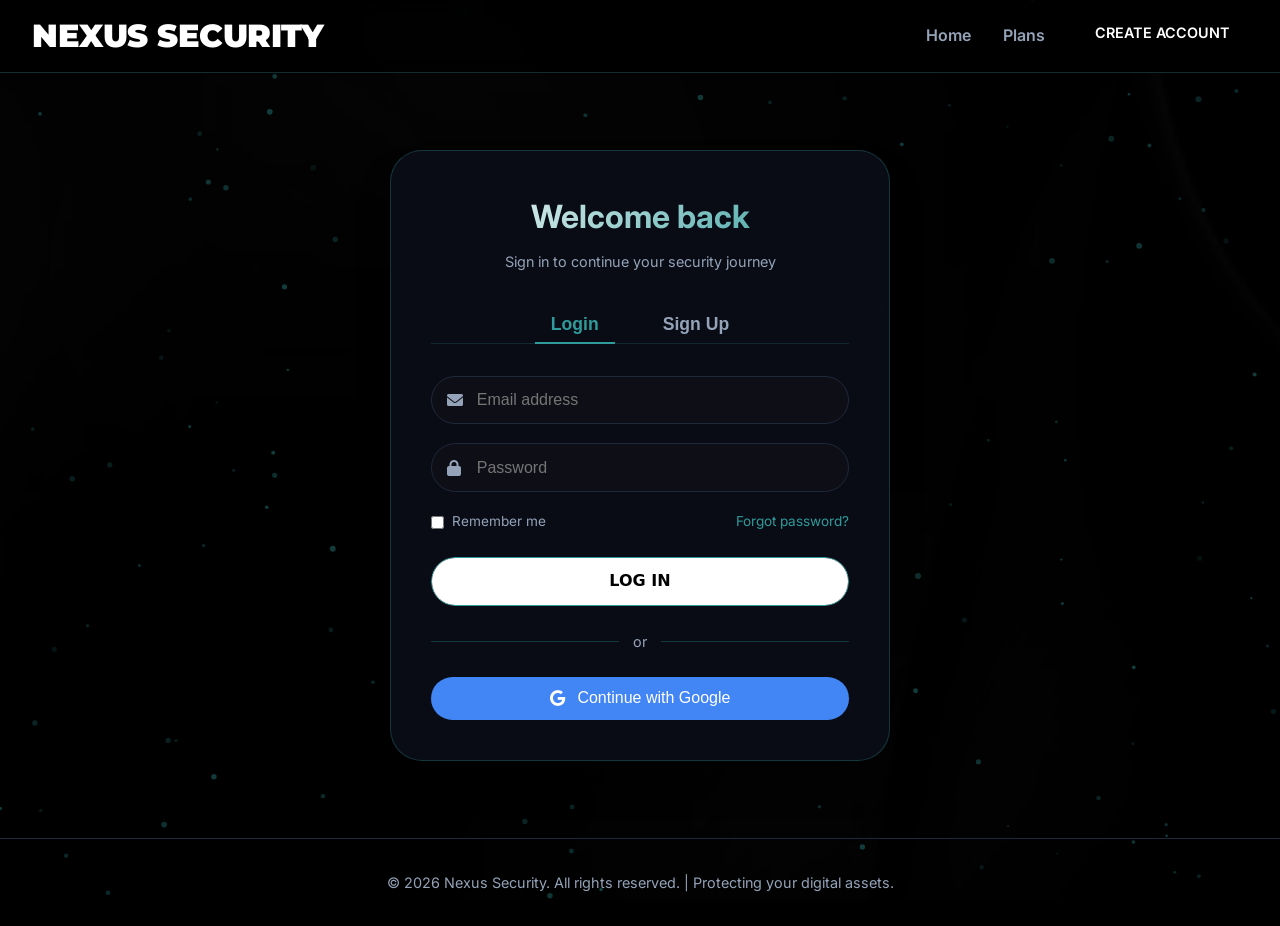
==== commit 1b9ae7d9: "Add files via upload" ====
--- a/login.html
+++ b/login.html
@@ -78,7 +78,13 @@
         <div class="logo">
             <h1>NEXUS SECURITY</h1>
         </div>
-        <div class="nav-links">
+        <!-- Hamburger button for mobile -->
+        <div class="hamburger" id="hamburger">
+            <span></span>
+            <span></span>
+            <span></span>
+        </div>
+        <div class="nav-links" id="navLinks">
             <a href="index.html">Home</a>
             <a href="index.html#plans">Plans</a>
             <div id="authButtonContainer"></div>
@@ -168,7 +174,7 @@
         <p>© 2026 Nexus Security. All rights reserved. | Protecting your digital assets.</p>
     </footer>
 
-    <!-- Message Toast Container (will be created dynamically) -->
+    <!-- Message Toast Container -->
     <div id="messageToastContainer"></div>
 
     <script src="script.js"></script>
--- a/style.css
+++ b/style.css
@@ -1520,43 +1520,6 @@
     }
 }
 
-/* URL section form group styling */
-.url-section .form-group {
-    margin-bottom: 1rem;
-    position: relative;
-}
-.url-section .form-group input {
-    width: 100%;
-    padding: 0.9rem 1rem 0.9rem 2.8rem;
-    background: rgba(15, 15, 23, 0.8);
-    border: 1px solid var(--border);
-    border-radius: 50px;
-    color: var(--text);
-    font-size: 1rem;
-    outline: none;
-    transition: all 0.3s;
-}
-.url-section .form-group input:focus {
-    border-color: var(--accent);
-    background: rgba(15, 15, 23, 0.95);
-    box-shadow: 0 0 0 3px rgba(47, 155, 155, 0.2);
-}
-.url-section .input-icon {
-    position: absolute;
-    left: 1rem;
-    top: 50%;
-    transform: translateY(-50%);
-    color: var(--text-muted);
-    font-size: 1rem;
-    pointer-events: none;
-    transition: color 0.3s;
-}
-.url-section .form-group input:focus + .input-icon {
-    color: var(--accent);
-}
-
-
-
 /* Background image as HTML element */
 .bg-image {
     position: fixed;
@@ -1703,46 +1666,7 @@
     transition: all 0.3s ease;
 }
 
-/* File input styling */
-.form-group input[type="file"] {
-    background: #1a1a2a;
-    border: 1px solid #2f9b9b;
-    border-radius: 8px;
-    padding: 0.6rem 0.8rem;
-    color: #fff;
-    cursor: pointer;
-    width: 100%;
-    font-size: 0.9rem;
-}
-
-.form-group input[type="file"]::file-selector-button {
-    background: #2f9b9b;
-    border: none;
-    border-radius: 6px;
-    padding: 0.4rem 1rem;
-    margin-right: 1rem;
-    color: #fff;
-    font-weight: 500;
-    cursor: pointer;
-    transition: background 0.2s;
-}
-
-.form-group input[type="file"]::file-selector-button:hover {
-    background: #3fbfbf;
-}
-
-/* Small helper text */
-.form-group small {
-    display: block;
-    margin-top: 0.4rem;
-    font-size: 0.75rem;
-    color: #9ca3af;
-}
-
-/* Optional: adjust the photo icon position */
-.form-group .input-icon {
-    top: 2.2rem; /* Align with file input */
-}
+
 
 
 /* ============================================
@@ -2130,21 +2054,7 @@
     color: var(--accent);
 }
 
-.buy-credits-btn {
-    background: var(--accent);
-    border: none;
-    padding: 0.8rem 1.5rem;
-    border-radius: 2rem;
-    color: white;
-    font-weight: bold;
-    cursor: pointer;
-    transition: all 0.2s;
-}
-
-.buy-credits-btn:hover {
-    transform: translateY(-2px);
-    box-shadow: 0 5px 15px rgba(47,155,155,0.4);
-}
+
 
 .report-header {
     display: flex;
@@ -2304,4 +2214,1356 @@
     border-radius: 0.5rem;
     cursor: pointer;
     color: white;
+}
+
+
+
+
+
+
+/* ===== Universal Input Icon Fix ===== */
+.form-group {
+    position: relative;
+    margin-bottom: 1.2rem;
+}
+
+.form-group input,
+.form-group input:not([type="checkbox"]):not([type="radio"]):not([type="file"]) {
+    width: 100%;
+    padding: 0.9rem 1rem 0.9rem 2.8rem;
+    background: rgba(15, 15, 23, 0.8);
+    border: 1px solid var(--border);
+    border-radius: 50px;
+    color: var(--text);
+    font-size: 1rem;
+    outline: none;
+    transition: all 0.3s;
+}
+
+.form-group input:focus {
+    border-color: var(--accent);
+    background: rgba(15, 15, 23, 0.95);
+    box-shadow: 0 0 0 3px rgba(47, 155, 155, 0.2);
+}
+
+.input-icon {
+    position: absolute;
+    left: 1rem;
+    top: 50%;
+    transform: translateY(-50%);
+    pointer-events: none;
+    color: var(--text-muted);
+    font-size: 1rem;
+    transition: color 0.3s;
+}
+
+.form-group input:focus + .input-icon {
+    color: var(--accent);
+}
+
+
+
+
+
+/* ===== Animated Buy Credits Button (Teal Theme) ===== */
+.pay-btn {
+    position: relative;
+    padding: 12px 24px;
+    font-size: 16px;
+    background: var(--bg-card);
+    color: white;
+    border: 1px solid var(--accent);
+    border-radius: 8px;
+    cursor: pointer;
+    display: flex;
+    align-items: center;
+    gap: 10px;
+    transition: all 0.3s ease;
+}
+
+.pay-btn:hover {
+    transform: translateY(-2px);
+    box-shadow: 0 5px 15px rgba(0, 0, 0, 0.4);
+    border-color: var(--accent-light);
+}
+
+.icon-container {
+    position: relative;
+    width: 24px;
+    height: 24px;
+}
+
+.icon {
+    position: absolute;
+    top: 0;
+    left: 0;
+    width: 24px;
+    height: 24px;
+    color: var(--accent);
+    opacity: 0;
+    visibility: hidden;
+}
+
+.default-icon {
+    opacity: 1;
+    visibility: visible;
+}
+
+/* Hover animations */
+.pay-btn:hover .icon {
+    animation: none;
+}
+
+.pay-btn:hover .wallet-icon {
+    opacity: 0;
+    visibility: hidden;
+}
+
+.pay-btn:hover .card-icon {
+    animation: iconRotate 2.5s infinite;
+    animation-delay: 0s;
+}
+
+.pay-btn:hover .payment-icon {
+    animation: iconRotate 2.5s infinite;
+    animation-delay: 0.5s;
+}
+
+.pay-btn:hover .dollar-icon {
+    animation: iconRotate 2.5s infinite;
+    animation-delay: 1s;
+}
+
+.pay-btn:hover .check-icon {
+    animation: iconRotate 2.5s infinite;
+    animation-delay: 1.5s;
+}
+
+/* Active state - show only checkmark */
+.pay-btn:active .icon {
+    animation: none;
+    opacity: 0;
+    visibility: hidden;
+    transition: all 0.3s ease;
+}
+
+.pay-btn:active .check-icon {
+    animation: checkmarkAppear 0.6s ease forwards;
+    visibility: visible;
+}
+
+.btn-text {
+    font-weight: 600;
+    font-family: inherit;
+}
+
+@keyframes iconRotate {
+    0% {
+        opacity: 0;
+        visibility: hidden;
+        transform: translateY(10px) scale(0.5);
+    }
+    5% {
+        opacity: 1;
+        visibility: visible;
+        transform: translateY(0) scale(1);
+    }
+    15% {
+        opacity: 1;
+        visibility: visible;
+        transform: translateY(0) scale(1);
+    }
+    20% {
+        opacity: 0;
+        visibility: hidden;
+        transform: translateY(-10px) scale(0.5);
+    }
+    100% {
+        opacity: 0;
+        visibility: hidden;
+        transform: translateY(-10px) scale(0.5);
+    }
+}
+
+@keyframes checkmarkAppear {
+    0% {
+        opacity: 0;
+        transform: scale(0.5) rotate(-45deg);
+    }
+    50% {
+        opacity: 0.5;
+        transform: scale(1.2) rotate(0deg);
+    }
+    100% {
+        opacity: 1;
+        transform: scale(1) rotate(0deg);
+    }
+}
+
+
+
+
+
+
+
+
+
+
+
+/* ===== Profile Dashboard Styles ===== */
+.profile-dashboard {
+    max-width: 1400px;
+    margin: 2rem auto;
+    padding: 0 2rem;
+}
+
+.welcome-section {
+    margin-bottom: 2rem;
+}
+
+.welcome-section h1 {
+    font-size: 2rem;
+    margin-bottom: 0.25rem;
+}
+
+.welcome-section p {
+    color: var(--text-muted);
+}
+
+.dashboard-grid {
+    display: grid;
+    grid-template-columns: repeat(auto-fit, minmax(280px, 1fr));
+    gap: 1.5rem;
+    margin-bottom: 2rem;
+}
+
+.dashboard-card {
+    background: rgba(15, 15, 23, 0.7);
+    backdrop-filter: blur(10px);
+    border: 1px solid var(--border);
+    border-radius: 1.2rem;
+    padding: 1.5rem;
+    transition: all 0.2s;
+}
+
+.dashboard-card:hover {
+    border-color: var(--accent);
+    background: rgba(15, 15, 23, 0.85);
+}
+
+.card-title {
+    font-size: 1.1rem;
+    font-weight: 600;
+    color: var(--accent);
+    margin-bottom: 1rem;
+    display: flex;
+    align-items: center;
+    gap: 0.5rem;
+}
+
+.stat-number {
+    font-size: 2.2rem;
+    font-weight: 800;
+    color: white;
+}
+
+.stat-label {
+    font-size: 0.85rem;
+    color: var(--text-muted);
+}
+
+.credits-action {
+    margin-top: 1rem;
+}
+
+.recent-scans {
+    background: rgba(10, 10, 15, 0.5);
+    border-radius: 1.2rem;
+    padding: 1.5rem;
+    margin-top: 1rem;
+}
+
+.recent-scans h3 {
+    margin-bottom: 1rem;
+    display: flex;
+    align-items: center;
+    gap: 0.5rem;
+}
+
+.scan-list {
+    display: flex;
+    flex-direction: column;
+    gap: 1rem;
+}
+
+.scan-card {
+    background: rgba(0, 0, 0, 0.4);
+    border-radius: 1rem;
+    padding: 1rem;
+    transition: 0.2s;
+    border: 1px solid var(--border);
+}
+
+.scan-card:hover {
+    border-color: var(--accent);
+}
+
+.scan-header {
+    display: flex;
+    justify-content: space-between;
+    align-items: center;
+    flex-wrap: wrap;
+    gap: 0.5rem;
+    margin-bottom: 0.5rem;
+}
+
+.scan-plan {
+    background: var(--accent);
+    padding: 0.2rem 0.6rem;
+    border-radius: 2rem;
+    font-size: 0.7rem;
+    font-weight: bold;
+}
+
+.scan-url {
+    font-family: monospace;
+    font-size: 0.85rem;
+    color: var(--text-muted);
+    word-break: break-all;
+}
+
+.scan-meta {
+    font-size: 0.75rem;
+    color: var(--text-muted);
+    margin: 0.3rem 0;
+}
+
+.status-badge {
+    display: inline-block;
+    padding: 0.2rem 0.6rem;
+    border-radius: 2rem;
+    font-size: 0.7rem;
+    background: rgba(47, 155, 155, 0.2);
+}
+
+.status-badge.completed {
+    background: rgba(47, 155, 155, 0.3);
+    color: var(--accent);
+}
+
+.report-preview {
+    margin-top: 1rem;
+    background: #1a1a2a;
+    border-radius: 0.5rem;
+    padding: 0.5rem;
+}
+
+.report-preview iframe {
+    width: 100%;
+    height: 300px;
+    border: none;
+    border-radius: 0.3rem;
+}
+
+.toggle-report {
+    background: var(--accent);
+    border: none;
+    padding: 0.2rem 0.6rem;
+    border-radius: 1rem;
+    cursor: pointer;
+    font-size: 0.7rem;
+    color: white;
+}
+
+.no-scans {
+    text-align: center;
+    padding: 2rem;
+    color: var(--text-muted);
+}
+
+.no-scans a {
+    color: var(--accent);
+    text-decoration: none;
+}
+
+.logout-container {
+    display: flex;
+    justify-content: flex-end;
+    margin-top: 2rem;
+}
+
+.btn-logout {
+    background: #ef4444;
+    border: none;
+    border-radius: 2rem;
+    padding: 0.7rem 1.5rem;
+    font-weight: 600;
+    color: white;
+    cursor: pointer;
+    transition: 0.2s;
+    text-decoration: none;
+    display: inline-flex;
+    align-items: center;
+    gap: 0.5rem;
+}
+
+.btn-logout:hover {
+    background: #dc2626;
+    transform: translateY(-2px);
+}
+
+@media (max-width: 768px) {
+    .profile-dashboard {
+        padding: 0 1rem;
+    }
+    .dashboard-grid {
+        grid-template-columns: 1fr;
+    }
+}
+
+
+
+
+
+
+
+
+/* Company name in scan card */
+.company-name {
+    margin-left: 0.5rem;
+    font-weight: 600;
+    color: white;
+}
+
+/* Submitted details grid */
+.submitted-details {
+    background: rgba(0, 0, 0, 0.3);
+    border-radius: 0.8rem;
+    padding: 1rem;
+    margin-bottom: 1rem;
+}
+
+.submitted-details h4 {
+    margin-bottom: 0.8rem;
+    color: var(--accent);
+}
+
+.details-grid {
+    display: grid;
+    grid-template-columns: repeat(auto-fill, minmax(250px, 1fr));
+    gap: 0.5rem;
+    font-size: 0.85rem;
+}
+
+.details-grid div {
+    padding: 0.2rem 0;
+}
+
+/* Report preview inside details panel */
+.scan-details-panel {
+    margin-top: 1rem;
+    padding-top: 1rem;
+    border-top: 1px solid var(--border);
+}
+
+.report-preview {
+    background: #1a1a2a;
+    border-radius: 0.8rem;
+    padding: 0.8rem;
+}
+
+.report-preview h4 {
+    margin-bottom: 0.5rem;
+    color: var(--accent);
+}
+
+.report-preview iframe {
+    width: 100%;
+    height: 450px;
+    border: none;
+    border-radius: 0.5rem;
+}
+
+/* Download button */
+.download-report-btn {
+    background: transparent;
+    border: 1px solid var(--accent);
+    padding: 0.2rem 0.6rem;
+    border-radius: 1rem;
+    cursor: pointer;
+    font-size: 0.7rem;
+    color: var(--accent);
+    text-decoration: none;
+    display: inline-flex;
+    align-items: center;
+    gap: 0.3rem;
+    transition: all 0.2s;
+}
+
+.download-report-btn:hover {
+    background: var(--accent);
+    color: white;
+}
+
+/* Adjust scan-header layout */
+.scan-header {
+    display: flex;
+    justify-content: space-between;
+    align-items: center;
+    flex-wrap: wrap;
+    gap: 0.5rem;
+    margin-bottom: 0.5rem;
+}
+
+
+
+
+
+/* ===== Profile Page Toast Messages ===== */
+.message-toast {
+    position: fixed;
+    bottom: 30px;
+    right: 30px;
+    max-width: 400px;
+    background: rgba(10, 10, 15, 0.95);
+    backdrop-filter: blur(16px);
+    border-left: 4px solid #2f9b9b;
+    border-radius: 12px;
+    padding: 1rem 1.5rem;
+    box-shadow: 0 20px 35px -10px rgba(0, 0, 0, 0.5), 0 0 0 1px rgba(47, 155, 155, 0.2);
+    display: flex;
+    align-items: center;
+    gap: 12px;
+    z-index: 10000;
+    animation: slideIn 0.3s cubic-bezier(0.2, 0.9, 0.4, 1.1);
+    font-family: 'Inter', sans-serif;
+    font-weight: 500;
+}
+.message-toast.error {
+    border-left-color: #ef4444;
+    box-shadow: 0 20px 35px -10px rgba(0, 0, 0, 0.5), 0 0 0 1px rgba(239, 68, 68, 0.3);
+}
+.message-toast i {
+    font-size: 1.4rem;
+}
+.message-toast .message-text {
+    flex: 1;
+    color: #fff;
+    font-size: 0.95rem;
+    line-height: 1.4;
+}
+.message-toast .close-message {
+    background: rgba(255, 255, 255, 0.1);
+    border: none;
+    width: 28px;
+    height: 28px;
+    border-radius: 50%;
+    color: #ccc;
+    cursor: pointer;
+    font-size: 1rem;
+    transition: all 0.2s;
+    display: inline-flex;
+    align-items: center;
+    justify-content: center;
+}
+.message-toast .close-message:hover {
+    background: rgba(255, 255, 255, 0.2);
+    color: #fff;
+    transform: scale(1.05);
+}
+@keyframes slideIn {
+    from {
+        transform: translateX(100%);
+        opacity: 0;
+    }
+    to {
+        transform: translateX(0);
+        opacity: 1;
+    }
+}
+
+/* ===== Disabled Buttons ===== */
+.disabled-btn,
+button:disabled,
+a.disabled {
+    opacity: 0.5;
+    cursor: not-allowed;
+    filter: grayscale(0.1);
+    pointer-events: none;
+}
+
+/* ===== Profile Action Buttons (View Report, Download, etc.) ===== */
+.toggle-report-details,
+.download-report-btn {
+    background: linear-gradient(135deg, #1e2a2a, #0f1a1a);
+    border: 1px solid rgba(47, 155, 155, 0.5);
+    padding: 0.4rem 1rem;
+    border-radius: 30px;
+    font-size: 0.75rem;
+    font-weight: 600;
+    color: #2f9b9b;
+    cursor: pointer;
+    transition: all 0.25s ease;
+    text-decoration: none;
+    display: inline-flex;
+    align-items: center;
+    gap: 0.4rem;
+}
+.toggle-report-details:hover,
+.download-report-btn:hover {
+    background: #2f9b9b;
+    color: #fff;
+    border-color: #2f9b9b;
+    transform: translateY(-2px);
+    box-shadow: 0 4px 12px rgba(47, 155, 155, 0.3);
+}
+.download-report-btn i,
+.toggle-report-details i {
+    font-size: 0.7rem;
+}
+
+/* Logout Button */
+.btn-logout {
+    background: linear-gradient(135deg, #2c1a1a, #1a0f0f);
+    border: 1px solid #ef4444;
+    border-radius: 40px;
+    padding: 0.6rem 1.5rem;
+    color: #ef4444;
+    font-weight: 600;
+    transition: all 0.25s;
+}
+.btn-logout:hover {
+    background: #ef4444;
+    color: #fff;
+    transform: translateY(-2px);
+    box-shadow: 0 5px 15px rgba(239, 68, 68, 0.3);
+}
+
+/* Status Badge */
+.status-badge {
+    background: rgba(47, 155, 155, 0.15);
+    padding: 0.2rem 0.7rem;
+    border-radius: 30px;
+    font-size: 0.7rem;
+    font-weight: 600;
+    color: #2f9b9b;
+    border: 1px solid rgba(47, 155, 155, 0.3);
+}
+.status-badge.completed {
+    background: rgba(47, 155, 155, 0.25);
+    color: #3fb4b4;
+}
+
+/* Scan Card Enhancements */
+.scan-card {
+    background: rgba(10, 10, 15, 0.6);
+    backdrop-filter: blur(8px);
+    border-radius: 20px;
+    padding: 1.2rem;
+    transition: all 0.25s;
+}
+.scan-card:hover {
+    background: rgba(15, 15, 23, 0.8);
+    border-color: #2f9b9b;
+    transform: translateY(-2px);
+}
+.scan-plan {
+    background: #2f9b9b;
+    color: #000;
+    font-weight: 800;
+    padding: 0.2rem 0.6rem;
+    border-radius: 20px;
+    font-size: 0.65rem;
+    letter-spacing: 0.5px;
+}
+.company-name {
+    font-weight: 600;
+    margin-left: 0.5rem;
+}
+
+/* Dashboard Cards */
+.dashboard-card {
+    background: rgba(10, 10, 15, 0.7);
+    backdrop-filter: blur(12px);
+    border: 1px solid rgba(47, 155, 155, 0.2);
+    border-radius: 24px;
+    transition: all 0.3s;
+}
+.dashboard-card:hover {
+    border-color: #2f9b9b;
+    transform: translateY(-3px);
+    box-shadow: 0 10px 25px -8px rgba(0, 0, 0, 0.5);
+}
+.card-title {
+    color: #2f9b9b;
+    font-weight: 700;
+}
+.stat-number {
+    font-size: 2.5rem;
+    font-weight: 800;
+    background: linear-gradient(135deg, #fff, #2f9b9b);
+    -webkit-background-clip: text;
+    background-clip: text;
+    color: transparent;
+}
+
+
+/* ===== Download Report Button - Enabled State ===== */
+.download-report-btn {
+    background: linear-gradient(135deg, #1e2a2a, #0f1a1a);
+    border: 1px solid rgba(47, 155, 155, 0.5);
+    padding: 0.4rem 1rem;
+    border-radius: 30px;
+    font-size: 0.75rem;
+    font-weight: 600;
+    color: #2f9b9b;
+    cursor: pointer;
+    transition: all 0.25s ease;
+    text-decoration: none;
+    display: inline-flex;
+    align-items: center;
+    gap: 0.4rem;
+}
+
+.download-report-btn:hover {
+    background: #2f9b9b;
+    color: #fff;
+    border-color: #2f9b9b;
+    transform: translateY(-2px);
+    box-shadow: 0 4px 12px rgba(47, 155, 155, 0.3);
+}
+
+.download-report-btn i {
+    font-size: 0.7rem;
+}
+
+/* ===== Download Report Button - Disabled State ===== */
+.download-report-btn:disabled,
+.download-report-btn.disabled {
+    opacity: 0.5;
+    cursor: not-allowed;
+    filter: grayscale(0.1);
+    pointer-events: none;
+    border-color: rgba(47, 155, 155, 0.3);
+    color: #5a7a7a;
+}
+
+/* Alternative disabled class used in your HTML */
+.download-report-btn-disabled {
+    background: linear-gradient(135deg, #1e2a2a, #0f1a1a);
+    border: 1px solid rgba(47, 155, 155, 0.3);
+    padding: 0.4rem 1rem;
+    border-radius: 30px;
+    font-size: 0.75rem;
+    font-weight: 600;
+    color: #5a7a7a;
+    opacity: 0.6;
+    cursor: not-allowed;
+    display: inline-flex;
+    align-items: center;
+    gap: 0.4rem;
+    pointer-events: none;
+}
+
+
+
+
+
+
+
+
+
+
+
+
+
+
+
+
+
+
+
+
+
+
+
+
+
+
+
+
+
+
+
+
+
+/* ============================================
+   MOBILE RESPONSIVE - HAMBURGER MENU
+   =========================================== */
+/* Required HTML structure:
+   <nav class="navbar">
+     <div class="logo"><h1>WebsiteName</h1></div>
+     <div class="hamburger" id="hamburger">
+       <span></span><span></span><span></span>
+     </div>
+     <div class="nav-links" id="navLinks">
+       <a href="#">Home</a>
+       <a href="#">Plans</a>
+       <a href="#">How It Works</a>
+       <a href="#">Contact</a>
+       <button id="authButton"><span>Account</span></button>
+     </div>
+   </nav>
+
+   Required JS (add to your script):
+   const hamburger = document.getElementById('hamburger');
+   const navLinks = document.getElementById('navLinks');
+   hamburger.addEventListener('click', () => {
+     navLinks.classList.toggle('active');
+     hamburger.classList.toggle('active');
+   });
+   // Close menu when a link is clicked
+   document.querySelectorAll('.nav-links a, #authButton').forEach(link => {
+     link.addEventListener('click', () => {
+       navLinks.classList.remove('active');
+       hamburger.classList.remove('active');
+     });
+   });
+*/
+
+/* Hide hamburger on desktop */
+.hamburger {
+  display: none;
+  flex-direction: column;
+  cursor: pointer;
+  background: transparent;
+  border: none;
+  padding: 8px;
+  z-index: 101;
+}
+
+.hamburger span {
+  width: 25px;
+  height: 2px;
+  background: var(--accent, #2f9b9b);
+  margin: 3px 0;
+  transition: all 0.3s ease-in-out;
+  border-radius: 2px;
+}
+
+/* Mobile styles */
+@media (max-width: 768px) {
+  /* Override existing navbar styles for hamburger layout */
+  .navbar {
+    flex-direction: row !important;
+    justify-content: space-between !important;
+    align-items: center !important;
+    padding: 0.8rem 1rem !important;
+    gap: 1rem !important;
+    position: relative;
+  }
+
+  .logo {
+    margin-bottom: 0 !important;
+    position: relative;
+    z-index: 102;
+  }
+
+  .logo h1 {
+    white-space: nowrap;
+    font-size: clamp(1rem, 5vw, 1.5rem);
+  }
+
+  /* Show hamburger on mobile */
+  .hamburger {
+    display: flex;
+    position: relative;
+    z-index: 102;
+  }
+
+  /* Hide nav-links by default, make it a fullscreen/overlay menu */
+  .nav-links {
+    position: fixed;
+    top: 0;
+    right: -100%;
+    width: 75%;
+    max-width: 320px;
+    height: 100vh;
+    background: rgba(0, 0, 0, 0.95);
+    backdrop-filter: blur(20px);
+    flex-direction: column;
+    justify-content: center;
+    align-items: center;
+    gap: 2rem !important;
+    transition: right 0.3s cubic-bezier(0.2, 0.9, 0.4, 1.1);
+    z-index: 100;
+    padding: 5rem 1.5rem;
+    border-left: 1px solid rgba(47, 155, 155, 0.3);
+    box-shadow: -5px 0 25px rgba(0, 0, 0, 0.5);
+  }
+
+  .nav-links.active {
+    right: 0;
+  }
+
+  /* Nav links styling inside mobile menu */
+  .nav-links a {
+    font-size: 1.3rem;
+    padding: 0.5rem;
+    width: 100%;
+    text-align: center;
+    color: var(--text);
+    border-bottom: 1px solid rgba(47, 155, 155, 0.2);
+    transition: all 0.2s;
+  }
+
+  .nav-links a:hover {
+    color: var(--accent);
+    transform: translateX(5px);
+  }
+
+  /* Auth button inside mobile menu */
+  #authButton {
+    margin-top: 1rem;
+    width: 80%;
+    text-align: center;
+    transform: skew(0deg) !important;
+    background: var(--accent);
+    color: #000;
+    border: none;
+  }
+
+  #authButton span {
+    transform: skew(0deg);
+  }
+
+  #authButton::before {
+    display: none;
+  }
+
+  #authButton:hover {
+    background: var(--accent-light);
+    color: #000;
+  }
+
+  /* Hamburger animation (open state) */
+  .hamburger.active span:nth-child(1) {
+    transform: rotate(45deg) translate(5px, 5px);
+  }
+  .hamburger.active span:nth-child(2) {
+    opacity: 0;
+  }
+  .hamburger.active span:nth-child(3) {
+    transform: rotate(-45deg) translate(7px, -6px);
+  }
+
+  /* Overlay background when menu is open */
+  body.menu-open {
+    overflow: hidden;
+  }
+
+  /* Optional: add a backdrop when menu opens */
+  .nav-links.active ~ .menu-overlay {
+    display: block;
+  }
+
+  /* Adjust other mobile elements for better UX */
+  .scan-types {
+    gap: 1rem;
+    padding: 0 1rem;
+  }
+
+  .type-card {
+    width: 100%;
+    max-width: 300px;
+  }
+
+  .info-stats {
+    gap: 1rem;
+  }
+
+  .info-item {
+    width: 90%;
+    justify-content: center;
+  }
+
+  .plans-container {
+    gap: 1.5rem;
+    padding: 0 1rem;
+  }
+
+  .plan-card {
+    width: 100%;
+    max-width: 350px;
+    margin: 0 auto;
+    min-height: auto;
+  }
+
+  .hero-content h1 {
+    font-size: clamp(2rem, 7vw, 3rem);
+  }
+
+  .hero-content p {
+    font-size: 1rem;
+    padding: 0 1rem;
+  }
+
+  .how-container {
+    flex-direction: column;
+    text-align: center;
+    padding: 0 1rem;
+  }
+
+  .how-text ul {
+    text-align: left;
+  }
+
+  .how-video {
+    height: 220px;
+    width: 100%;
+  }
+
+  .social-buttons {
+    flex-direction: column;
+    align-items: center;
+    gap: 1rem;
+  }
+
+  .social-btn {
+    width: 80%;
+    justify-content: center;
+  }
+
+  .url-container {
+    padding: 0 1rem;
+  }
+
+  .url-section input {
+    padding: 0.8rem 1.2rem;
+  }
+
+  /* Fix for auth container */
+  .auth-container {
+    padding: 1rem;
+  }
+
+  .auth-card {
+    padding: 1.5rem;
+    margin: 0 1rem;
+  }
+
+  /* Dashboard mobile fixes */
+  .profile-dashboard {
+    padding: 0 1rem;
+  }
+
+  .dashboard-grid {
+    grid-template-columns: 1fr;
+  }
+
+  .scan-header {
+    flex-direction: column;
+    align-items: flex-start;
+  }
+
+  .scan-meta {
+    font-size: 0.7rem;
+  }
+
+  .details-grid {
+    grid-template-columns: 1fr;
+  }
+
+  .report-preview iframe {
+    height: 250px;
+  }
+
+  .credits-card {
+    flex-direction: column;
+    text-align: center;
+  }
+
+  .pay-btn {
+    width: 100%;
+    justify-content: center;
+  }
+
+  /* Admin panel responsive */
+  .admin-container {
+    padding: 0 1rem;
+  }
+
+  .price-row {
+    flex-direction: column;
+    align-items: flex-start;
+    gap: 0.5rem;
+  }
+
+  .user-table {
+    display: block;
+    overflow-x: auto;
+    white-space: nowrap;
+  }
+
+  .search-box {
+    width: 100%;
+  }
+
+  /* Verification methods responsive */
+  .verification-methods {
+    flex-direction: column;
+  }
+
+  .method-card {
+    width: 100%;
+  }
+
+  .code-display {
+    flex-direction: column;
+    gap: 0.8rem;
+  }
+
+  .verification-code {
+    font-size: 1.2rem;
+    letter-spacing: 2px;
+    word-break: break-all;
+  }
+
+  .btn-copy {
+    width: 100%;
+    justify-content: center;
+  }
+
+  /* Toast messages on mobile */
+  .message-toast {
+    left: 20px;
+    right: 20px;
+    bottom: 20px;
+    max-width: calc(100% - 40px);
+    padding: 0.8rem 1rem;
+  }
+
+  .message-toast i {
+    font-size: 1.2rem;
+  }
+
+  .message-toast .message-text {
+    font-size: 0.85rem;
+  }
+
+  /* Modal adjustments */
+  .modal-message-card {
+    width: 90%;
+    padding: 1.5rem;
+    margin: 1rem;
+  }
+
+  .modal-message-card i {
+    font-size: 2.5rem;
+  }
+
+  .modal-message-card h3 {
+    font-size: 1.3rem;
+  }
+}
+
+/* Small devices (480px and below) */
+@media (max-width: 480px) {
+  .navbar {
+    padding: 0.5rem 0.8rem !important;
+  }
+
+  .logo h1 {
+    font-size: 1rem;
+  }
+
+  .hamburger span {
+    width: 22px;
+    height: 2px;
+    margin: 2.5px 0;
+  }
+
+  .nav-links {
+    width: 85%;
+    gap: 1.5rem !important;
+    padding: 4rem 1rem;
+  }
+
+  .nav-links a {
+    font-size: 1.1rem;
+  }
+
+  .hero {
+    padding: 2rem 1rem;
+    min-height: 70vh;
+  }
+
+  .hero-content h1 {
+    font-size: 1.8rem;
+  }
+
+  .hero-content p {
+    font-size: 0.9rem;
+  }
+
+  .button {
+    padding: 8px 14px;
+  }
+
+  .inner {
+    font-size: 13px;
+  }
+
+  .type-card {
+    padding: 1.2rem;
+  }
+
+  .type-card h3 {
+    font-size: 1.2rem;
+  }
+
+  .plan-card {
+    padding: 1rem;
+  }
+
+  .price {
+    font-size: 1.8rem;
+  }
+
+  .features li {
+    font-size: 0.85rem;
+  }
+
+  .btn-53 {
+    padding: 0.5rem 0.6rem;
+    font-size: 0.7rem;
+  }
+
+  .how-text h2 {
+    font-size: 1.8rem;
+  }
+
+  .how-text ul li h3 {
+    font-size: 1.2rem;
+  }
+
+  .social-follow h2 {
+    font-size: 1.8rem;
+  }
+
+  .social-follow p {
+    font-size: 0.9rem;
+  }
+
+  .social-btn {
+    width: 90%;
+    padding: 8px 16px;
+    font-size: 0.9rem;
+  }
+
+  .auth-header h2 {
+    font-size: 1.3rem;
+  }
+
+  .tab-btn {
+    font-size: 0.9rem;
+    padding: 0.3rem 0.6rem;
+  }
+
+  .form-group input {
+    padding: 0.7rem 1rem 0.7rem 2.5rem;
+    font-size: 0.9rem;
+  }
+
+  .input-icon {
+    font-size: 0.9rem;
+    left: 0.8rem;
+  }
+
+  .btn-google {
+    padding: 0.6rem 1rem;
+    font-size: 0.9rem;
+  }
+
+  .stat-number {
+    font-size: 1.8rem;
+  }
+
+  .dashboard-card {
+    padding: 1rem;
+  }
+
+  .scan-card {
+    padding: 0.8rem;
+  }
+
+  .company-name {
+    font-size: 0.85rem;
+  }
+
+  .scan-url {
+    font-size: 0.75rem;
+  }
+
+  .toggle-report-details,
+  .download-report-btn {
+    padding: 0.3rem 0.8rem;
+    font-size: 0.65rem;
+  }
+}
+
+/* Fix for any absolute positioned elements that might overlap on mobile */
+@media (max-width: 768px) {
+  .popular-badge {
+    right: -25px;
+    width: 100px;
+    font-size: 0.6rem;
+    padding: 0.2rem 1.5rem;
+  }
+
+  .points_wrapper .point {
+    display: none; /* Reduce animation elements on mobile for performance */
+  }
+
+  .advanced-card::before {
+    animation: none; /* Disable heavy animation on mobile */
+  }
+
+  .social-follow::before {
+    animation: none;
+  }
+
+  .particle-bg {
+    display: none; /* Hide particle background on mobile for performance */
+  }
+
+  body::after {
+    background: radial-gradient(circle at 20% 30%, rgba(0,0,0,0.8), #000000);
+  }
+
+  /* Ensure clickable areas are large enough */
+  .nav-links a,
+  #authButton,
+  .social-btn,
+  .btn-53,
+  .button {
+    cursor: pointer;
+    touch-action: manipulation;
+  }
+
+  /* Improve readability */
+  .features li {
+    gap: 0.5rem;
+  }
+
+  .features li i {
+    width: 18px;
+    font-size: 0.9rem;
+  }
+
+  /* Fix for price gradient background overflow */
+  .price::before {
+    left: -5px;
+    right: -5px;
+  }
 }
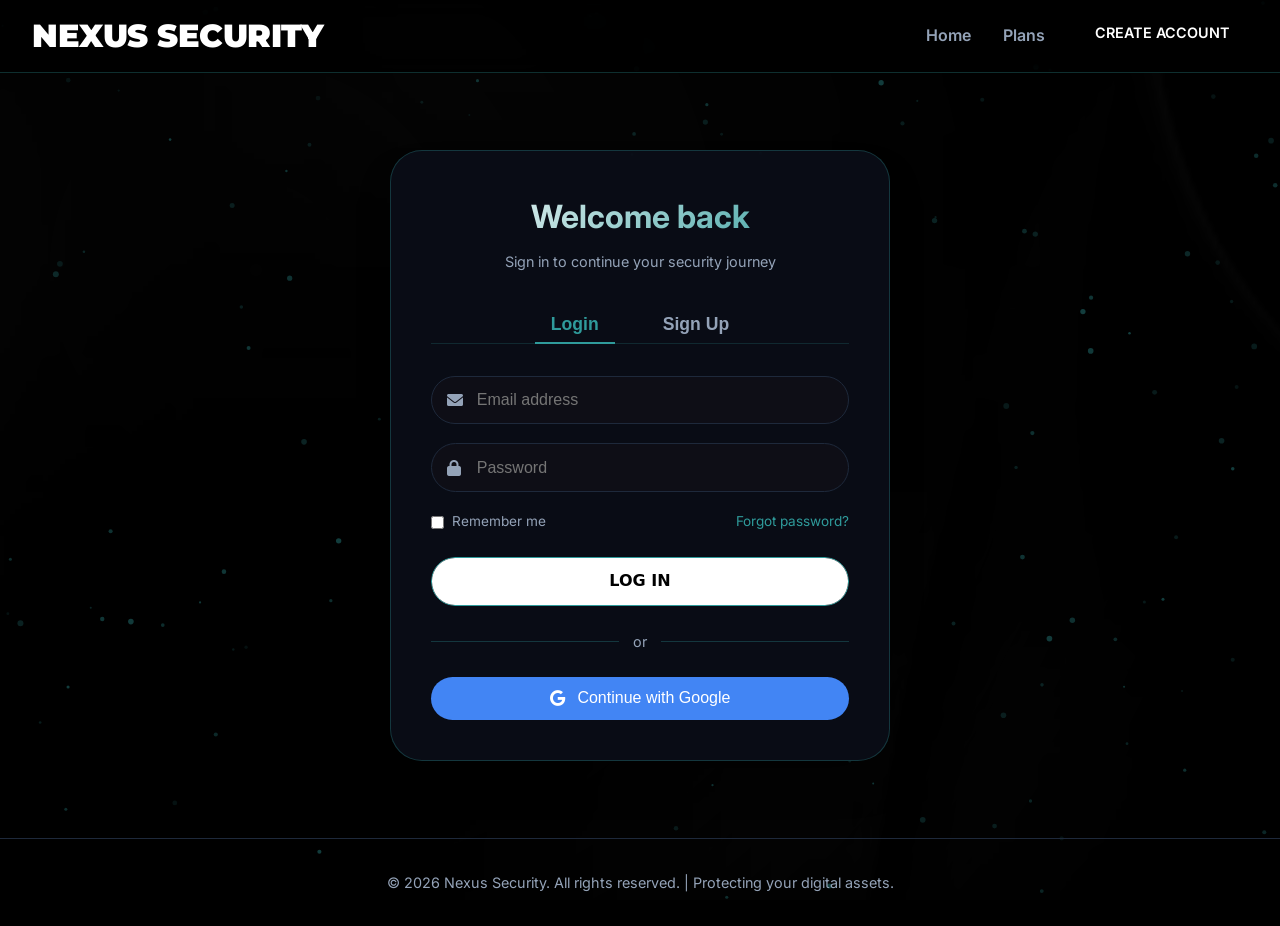
==== commit aad997d1: "Update login.html" ====
--- a/login.html
+++ b/login.html
@@ -9,7 +9,6 @@
     <link href="https://fonts.googleapis.com/css2?family=Montserrat:wght@900&display=swap" rel="stylesheet">
     <link rel="stylesheet" href="https://cdnjs.cloudflare.com/ajax/libs/font-awesome/6.0.0-beta3/css/all.min.css">
     <style>
-        /* Additional styles for the message box (in case style.css doesn't have them) */
         .message-toast {
             position: fixed;
             bottom: 30px;
@@ -54,20 +53,11 @@
             color: #fff;
         }
         @keyframes slideIn {
-            from {
-                transform: translateX(100%);
-                opacity: 0;
-            }
-            to {
-                transform: translateX(0);
-                opacity: 1;
-            }
+            from { transform: translateX(100%); opacity: 0; }
+            to { transform: translateX(0); opacity: 1; }
         }
         @keyframes slideOut {
-            to {
-                transform: translateX(100%);
-                opacity: 0;
-            }
+            to { transform: translateX(100%); opacity: 0; }
         }
     </style>
 </head>
@@ -78,7 +68,6 @@
         <div class="logo">
             <h1>NEXUS SECURITY</h1>
         </div>
-        <!-- Hamburger button for mobile -->
         <div class="hamburger" id="hamburger">
             <span></span>
             <span></span>
@@ -154,6 +143,10 @@
                 <div class="form-group">
                     <input type="password" id="signupConfirmPassword" placeholder="Confirm password" required>
                     <i class="fas fa-check-circle input-icon"></i>
+                </div>
+                <div id="verificationCodeGroup" style="display: none;" class="form-group">
+                    <input type="text" id="verificationCode" placeholder="Enter 6-digit code" required>
+                    <i class="fas fa-key input-icon"></i>
                 </div>
                 <button id="doSignup" class="btn-53" data-plan="signup">
                     <div class="original">SIGN UP</div>
@@ -174,12 +167,11 @@
         <p>© 2026 Nexus Security. All rights reserved. | Protecting your digital assets.</p>
     </footer>
 
-    <!-- Message Toast Container -->
     <div id="messageToastContainer"></div>
 
     <script src="script.js"></script>
     <script>
-        // Particle background animation (unchanged)
+        // Particle background animation
         const canvas = document.getElementById('particleCanvas');
         const ctx = canvas.getContext('2d');
         let particles = [];
@@ -220,9 +212,7 @@
         function initParticles() {
             particles = [];
             const count = Math.min(150, Math.floor(canvas.width * canvas.height / 8000));
-            for (let i = 0; i < count; i++) {
-                particles.push(new Particle());
-            }
+            for (let i = 0; i < count; i++) particles.push(new Particle());
         }
 
         function animateParticles() {
@@ -236,15 +226,14 @@
 
         initParticles();
         animateParticles();
-
         window.addEventListener('beforeunload', () => {
             if (animationId) cancelAnimationFrame(animationId);
         });
 
         const loginTab = document.getElementById('loginTab');
         const signupTab = document.getElementById('signupTab');
-        const loginForm = document.getElementById('loginForm');
-        const signupForm = document.getElementById('signupForm');
+        const loginFormDiv = document.getElementById('loginForm');
+        const signupFormDiv = document.getElementById('signupForm');
         const indicator = document.querySelector('.tab-indicator');
 
         function updateIndicator(activeTab) {
@@ -260,35 +249,30 @@
             if (tab === 'login') {
                 loginTab.classList.add('active');
                 signupTab.classList.remove('active');
-                loginForm.classList.add('active');
-                signupForm.classList.remove('active');
+                loginFormDiv.classList.add('active');
+                signupFormDiv.classList.remove('active');
                 updateIndicator('login');
             } else {
                 signupTab.classList.add('active');
                 loginTab.classList.remove('active');
-                signupForm.classList.add('active');
-                loginForm.classList.remove('active');
+                signupFormDiv.classList.add('active');
+                loginFormDiv.classList.remove('active');
                 updateIndicator('signup');
             }
         }
 
         loginTab.addEventListener('click', () => setActiveTab('login'));
         signupTab.addEventListener('click', () => setActiveTab('signup'));
-
-        window.addEventListener('load', () => {
-            updateIndicator('login');
-        });
+        window.addEventListener('load', () => updateIndicator('login'));
         window.addEventListener('resize', () => {
-            const activeTab = loginTab.classList.contains('active') ? 'login' : 'signup';
-            updateIndicator(activeTab);
+            const active = loginTab.classList.contains('active') ? 'login' : 'signup';
+            updateIndicator(active);
         });
 
         // ----- Styled Message Box Function -----
         function showStyledMessage(message, isError = false) {
             const container = document.getElementById('messageToastContainer');
             if (!container) return;
-
-            // Create toast element
             const toast = document.createElement('div');
             toast.className = `message-toast ${isError ? 'error' : 'success'}`;
             const icon = isError ? '<i class="fas fa-exclamation-circle"></i>' : '<i class="fas fa-check-circle"></i>';
@@ -298,15 +282,11 @@
                 <button class="close-message"><i class="fas fa-times"></i></button>
             `;
             container.appendChild(toast);
-
-            // Close button functionality
             const closeBtn = toast.querySelector('.close-message');
             closeBtn.addEventListener('click', () => {
                 toast.style.animation = 'slideOut 0.3s ease-out forwards';
                 setTimeout(() => toast.remove(), 300);
             });
-
-            // Auto remove after 5 seconds
             setTimeout(() => {
                 if (toast.parentNode) {
                     toast.style.animation = 'slideOut 0.3s ease-out forwards';
@@ -315,123 +295,156 @@
             }, 5000);
         }
 
-        // ----- Override login and signup with styled messages and redirect to home -----
-        (function() {
-            // Login button
-            const loginBtn = document.getElementById('doLogin');
-            if (loginBtn) {
-                const newLoginBtn = loginBtn.cloneNode(true);
-                loginBtn.parentNode.replaceChild(newLoginBtn, loginBtn);
+        // ----- Signup Flow with Email Verification -----
+        let pendingVerification = false;
+        const signupBtn = document.getElementById('doSignup');
+        if (signupBtn) {
+            const newSignupBtn = signupBtn.cloneNode(true);
+            signupBtn.parentNode.replaceChild(newSignupBtn, signupBtn);
+            
+            newSignupBtn.addEventListener('click', async (e) => {
+                e.preventDefault();
                 
-                newLoginBtn.addEventListener('click', async (e) => {
-                    e.preventDefault();
-                    const email = document.getElementById('loginEmail').value.trim();
-                    const password = document.getElementById('loginPassword').value;
-                    
-                    if (!email || !password) {
-                        showStyledMessage('Please fill in both fields.', true);
+                // If we are already in verification step
+                if (pendingVerification) {
+                    const code = document.getElementById('verificationCode').value.trim();
+                    if (!code) {
+                        showStyledMessage('Please enter the verification code.', true);
                         return;
                     }
-                    
-                    const originalHTML = newLoginBtn.innerHTML;
-                    newLoginBtn.innerHTML = '<i class="fas fa-spinner fa-spin"></i> Logging in...';
-                    newLoginBtn.disabled = true;
-                    
+                    const originalHTML = newSignupBtn.innerHTML;
+                    newSignupBtn.innerHTML = '<i class="fas fa-spinner fa-spin"></i> Verifying...';
+                    newSignupBtn.disabled = true;
                     try {
-                        const response = await fetch('/api/login', {
+                        const response = await fetch('/api/verify-email-code', {
                             method: 'POST',
                             headers: { 'Content-Type': 'application/json' },
-                            body: JSON.stringify({ email, password })
+                            body: JSON.stringify({ code })
                         });
                         const data = await response.json();
-                        
-                        if (response.ok && data.success) {
-                            showStyledMessage('✅ Login successful! Redirecting...');
+                        if (data.success) {
+                            showStyledMessage('✅ Account verified! Redirecting...');
                             setTimeout(() => {
                                 window.location.href = '/index.html?t=' + Date.now();
                             }, 1000);
                         } else {
-                            showStyledMessage(data.message || 'Login failed.', true);
-                            newLoginBtn.innerHTML = originalHTML;
-                            newLoginBtn.disabled = false;
-                            if (data.message && data.message.includes('No account found')) {
-                                const signupTabBtn = document.getElementById('signupTab');
-                                if (signupTabBtn) signupTabBtn.click();
-                            }
-                        }
-                    } catch (error) {
-                        console.error('Login error:', error);
-                        showStyledMessage('Network error. Please try again.', true);
-                        newLoginBtn.innerHTML = originalHTML;
-                        newLoginBtn.disabled = false;
-                    }
-                });
-            }
-            
-            // Signup button
-            const signupBtn = document.getElementById('doSignup');
-            if (signupBtn) {
-                const newSignupBtn = signupBtn.cloneNode(true);
-                signupBtn.parentNode.replaceChild(newSignupBtn, signupBtn);
-                
-                newSignupBtn.addEventListener('click', async (e) => {
-                    e.preventDefault();
-                    const name = document.getElementById('signupName').value.trim();
-                    const email = document.getElementById('signupEmail').value.trim();
-                    const password = document.getElementById('signupPassword').value;
-                    const confirm = document.getElementById('signupConfirmPassword').value;
-                    
-                    if (!name || !email || !password) {
-                        showStyledMessage('Please fill in all fields.', true);
-                        return;
-                    }
-                    if (password !== confirm) {
-                        showStyledMessage('Passwords do not match.', true);
-                        return;
-                    }
-                    
-                    const originalHTML = newSignupBtn.innerHTML;
-                    newSignupBtn.innerHTML = '<i class="fas fa-spinner fa-spin"></i> Signing up...';
-                    newSignupBtn.disabled = true;
-                    
-                    try {
-                        const response = await fetch('/api/register', {
-                            method: 'POST',
-                            headers: { 'Content-Type': 'application/json' },
-                            body: JSON.stringify({ name, email, password })
-                        });
-                        const data = await response.json();
-                        
-                        if (response.ok && data.success) {
-                            showStyledMessage('✅ Account created! Redirecting...');
-                            setTimeout(() => {
-                                window.location.href = '/index.html?t=' + Date.now();
-                            }, 1000);
-                        } else {
-                            showStyledMessage(data.message || 'Registration failed.', true);
+                            showStyledMessage(data.message || 'Verification failed.', true);
                             newSignupBtn.innerHTML = originalHTML;
                             newSignupBtn.disabled = false;
                         }
-                    } catch (error) {
-                        console.error('Registration error:', error);
-                        showStyledMessage('An error occurred. Please try again.', true);
+                    } catch (err) {
+                        showStyledMessage('Network error. Please try again.', true);
                         newSignupBtn.innerHTML = originalHTML;
                         newSignupBtn.disabled = false;
                     }
+                    return;
+                }
+                
+                // First step: send signup data and get code
+                const name = document.getElementById('signupName').value.trim();
+                const email = document.getElementById('signupEmail').value.trim();
+                const password = document.getElementById('signupPassword').value;
+                const confirm = document.getElementById('signupConfirmPassword').value;
+                
+                if (!name || !email || !password) {
+                    showStyledMessage('Please fill in all fields.', true);
+                    return;
+                }
+                if (password !== confirm) {
+                    showStyledMessage('Passwords do not match.', true);
+                    return;
+                }
+                
+                const originalHTML = newSignupBtn.innerHTML;
+                newSignupBtn.innerHTML = '<i class="fas fa-spinner fa-spin"></i> Sending code...';
+                newSignupBtn.disabled = true;
+                
+                try {
+                    const response = await fetch('/api/register', {
+                        method: 'POST',
+                        headers: { 'Content-Type': 'application/json' },
+                        body: JSON.stringify({ name, email, password })
+                    });
+                    const data = await response.json();
+                    if (data.success && data.requires_verification) {
+                        showStyledMessage('Verification code sent to your email. Please enter it below.');
+                        // Show the verification code input
+                        const codeGroup = document.getElementById('verificationCodeGroup');
+                        if (codeGroup) codeGroup.style.display = 'block';
+                        newSignupBtn.innerHTML = '<i class="fas fa-check"></i> Verify Code';
+                        newSignupBtn.disabled = false;
+                        pendingVerification = true;
+                    } else {
+                        showStyledMessage(data.message || 'Registration failed.', true);
+                        newSignupBtn.innerHTML = originalHTML;
+                        newSignupBtn.disabled = false;
+                    }
+                } catch (error) {
+                    console.error('Registration error:', error);
+                    showStyledMessage('An error occurred. Please try again.', true);
+                    newSignupBtn.innerHTML = originalHTML;
+                    newSignupBtn.disabled = false;
+                }
+            });
+        }
+
+        // ----- Login Button -----
+        const loginBtn = document.getElementById('doLogin');
+        if (loginBtn) {
+            const newLoginBtn = loginBtn.cloneNode(true);
+            loginBtn.parentNode.replaceChild(newLoginBtn, loginBtn);
+            
+            newLoginBtn.addEventListener('click', async (e) => {
+                e.preventDefault();
+                const email = document.getElementById('loginEmail').value.trim();
+                const password = document.getElementById('loginPassword').value;
+                if (!email || !password) {
+                    showStyledMessage('Please fill in both fields.', true);
+                    return;
+                }
+                const originalHTML = newLoginBtn.innerHTML;
+                newLoginBtn.innerHTML = '<i class="fas fa-spinner fa-spin"></i> Logging in...';
+                newLoginBtn.disabled = true;
+                try {
+                    const response = await fetch('/api/login', {
+                        method: 'POST',
+                        headers: { 'Content-Type': 'application/json' },
+                        body: JSON.stringify({ email, password })
+                    });
+                    const data = await response.json();
+                    if (response.ok && data.success) {
+                        showStyledMessage('✅ Login successful! Redirecting...');
+                        setTimeout(() => {
+                            window.location.href = '/index.html?t=' + Date.now();
+                        }, 1000);
+                    } else {
+                        showStyledMessage(data.message || 'Login failed.', true);
+                        newLoginBtn.innerHTML = originalHTML;
+                        newLoginBtn.disabled = false;
+                        if (data.message && data.message.includes('No account found')) {
+                            const signupTabBtn = document.getElementById('signupTab');
+                            if (signupTabBtn) signupTabBtn.click();
+                        }
+                    }
+                } catch (error) {
+                    console.error('Login error:', error);
+                    showStyledMessage('Network error. Please try again.', true);
+                    newLoginBtn.innerHTML = originalHTML;
+                    newLoginBtn.disabled = false;
+                }
+            });
+        }
+        
+        // Google login buttons
+        const googleBtns = [document.getElementById('googleLogin'), document.getElementById('googleSignup')];
+        googleBtns.forEach(btn => {
+            if (btn && !btn.hasAttribute('data-listener')) {
+                btn.setAttribute('data-listener', 'true');
+                btn.addEventListener('click', () => {
+                    window.location.href = '/login';
                 });
             }
-            
-            // Google login buttons stay as they are (redirect to /login)
-            const googleBtns = [document.getElementById('googleLogin'), document.getElementById('googleSignup')];
-            googleBtns.forEach(btn => {
-                if (btn && !btn.hasAttribute('data-listener')) {
-                    btn.setAttribute('data-listener', 'true');
-                    btn.addEventListener('click', () => {
-                        window.location.href = '/login';
-                    });
-                }
-            });
-        })();
+        });
     </script>
 </body>
-</html>+</html>
--- a/style.css
+++ b/style.css
@@ -2965,73 +2965,209 @@
     pointer-events: none;
 }
 
-
-
-
-
-
-
-
-
-
-
-
-
-
-
-
-
-
-
-
-
-
-
-
-
-
-
-
-
-
-
-
-
 /* ============================================
-   MOBILE RESPONSIVE - HAMBURGER MENU
+   ADMIN PASSCODE PAGE STYLES
+   (works with existing HTML structure)
    =========================================== */
-/* Required HTML structure:
-   <nav class="navbar">
-     <div class="logo"><h1>WebsiteName</h1></div>
-     <div class="hamburger" id="hamburger">
-       <span></span><span></span><span></span>
-     </div>
-     <div class="nav-links" id="navLinks">
-       <a href="#">Home</a>
-       <a href="#">Plans</a>
-       <a href="#">How It Works</a>
-       <a href="#">Contact</a>
-       <button id="authButton"><span>Account</span></button>
-     </div>
-   </nav>
-
-   Required JS (add to your script):
-   const hamburger = document.getElementById('hamburger');
-   const navLinks = document.getElementById('navLinks');
-   hamburger.addEventListener('click', () => {
-     navLinks.classList.toggle('active');
-     hamburger.classList.toggle('active');
-   });
-   // Close menu when a link is clicked
-   document.querySelectorAll('.nav-links a, #authButton').forEach(link => {
-     link.addEventListener('click', () => {
-       navLinks.classList.remove('active');
-       hamburger.classList.remove('active');
-     });
-   });
-*/
-
-/* Hide hamburger on desktop */
+
+/* Override inline body styles and center content */
+body:has(#passcodeForm) {
+    all: initial;
+    background: #000;
+    font-family: 'Inter', sans-serif;
+    min-height: 100vh;
+    display: flex;
+    justify-content: center;
+    align-items: center;
+    position: relative;
+    margin: 0;
+    padding: 0;
+}
+
+/* Background image (reuses your existing image.jpeg) */
+body:has(#passcodeForm)::before {
+    content: '';
+    position: fixed;
+    top: 0;
+    left: 0;
+    width: 100%;
+    height: 100%;
+    background: url('/image.jpeg') center/cover no-repeat;
+    filter: brightness(0.4);
+    z-index: -2;
+}
+
+/* Dark overlay for readability */
+body:has(#passcodeForm)::after {
+    content: '';
+    position: fixed;
+    top: 0;
+    left: 0;
+    width: 100%;
+    height: 100%;
+    background: radial-gradient(circle at 20% 30%, rgba(0,0,0,0.6), #000000);
+    z-index: -1;
+}
+
+/* Glassmorphic card */
+#passcodeForm {
+    background: rgba(11, 15, 25, 0.85);
+    backdrop-filter: blur(16px);
+    border-radius: 2rem;
+    padding: 2.5rem;
+    max-width: 450px;
+    width: 90%;
+    border: 1px solid rgba(47, 155, 155, 0.3);
+    box-shadow: 0 25px 40px -15px rgba(0, 0, 0, 0.6);
+    text-align: center;
+    animation: cardFadeUp 0.6s ease-out;
+    margin: 2rem auto;
+}
+
+/* Heading */
+#passcodeForm h2 {
+    font-size: 1.8rem;
+    background: linear-gradient(135deg, #fff, #2f9b9b);
+    -webkit-background-clip: text;
+    background-clip: text;
+    color: transparent;
+    margin-bottom: 1.5rem;
+}
+
+/* Input field */
+#passcode {
+    width: 100%;
+    padding: 0.9rem 1rem;
+    background: rgba(15, 15, 23, 0.8);
+    border: 1px solid #1e293b;
+    border-radius: 50px;
+    color: #f8fafc;
+    font-size: 1rem;
+    outline: none;
+    transition: all 0.3s;
+    margin-bottom: 1rem;
+    box-sizing: border-box;
+}
+
+#passcode:focus {
+    border-color: #2f9b9b;
+    box-shadow: 0 0 0 3px rgba(47, 155, 155, 0.2);
+    background: rgba(15, 15, 23, 0.95);
+}
+
+/* Verify button */
+#passcodeForm button[type="submit"] {
+    width: 100%;
+    background: linear-gradient(135deg, #1e2a2a, #0f1a1a);
+    border: 1px solid #2f9b9b;
+    border-radius: 50px;
+    padding: 0.9rem 1.5rem;
+    font-size: 1rem;
+    font-weight: 700;
+    color: #2f9b9b;
+    cursor: pointer;
+    transition: all 0.3s ease;
+    margin-bottom: 1rem;
+}
+
+#passcodeForm button[type="submit"]:hover {
+    background: #2f9b9b;
+    color: #000;
+    transform: translateY(-2px);
+    box-shadow: 0 5px 15px rgba(47, 155, 155, 0.3);
+}
+
+/* Forgot passcode link */
+#forgotLink {
+    display: inline-block;
+    margin-top: 0.5rem;
+    color: #94a3b8;
+    text-decoration: none;
+    font-size: 0.85rem;
+    transition: color 0.2s;
+}
+
+#forgotLink:hover {
+    color: #2f9b9b;
+    text-decoration: underline;
+}
+
+/* Message area (for errors) */
+#message {
+    margin-top: 1rem;
+    font-size: 0.85rem;
+    color: #ef4444;
+    min-height: 2rem;
+}
+
+/* Fade-in animation */
+@keyframes cardFadeUp {
+    from {
+        opacity: 0;
+        transform: translateY(30px);
+    }
+    to {
+        opacity: 1;
+        transform: translateY(0);
+    }
+}
+
+/* Responsive adjustments */
+@media (max-width: 768px) {
+    #passcodeForm {
+        padding: 1.8rem;
+        width: 85%;
+    }
+    #passcodeForm h2 {
+        font-size: 1.5rem;
+    }
+    #passcode, #passcodeForm button[type="submit"] {
+        padding: 0.7rem 1rem;
+    }
+}
+
+
+
+
+
+
+
+
+
+
+
+
+
+
+
+
+
+
+
+
+
+
+
+
+
+
+
+
+
+
+
+
+
+
+
+
+
+/* ============================================
+   FULL MOBILE RESPONSIVE CSS
+   Hamburger Menu | Standard Profile/Admin Buttons | Scan Card Buttons at Bottom
+   =========================================== */
+
+/* ---------- Base Hamburger Styles (hidden on desktop) ---------- */
 .hamburger {
   display: none;
   flex-direction: column;
@@ -3051,9 +3187,27 @@
   border-radius: 2px;
 }
 
-/* Mobile styles */
+/* ---------- Scan Card Buttons Container (always at bottom) ---------- */
+.scan-buttons {
+  display: flex;
+  flex-wrap: wrap;
+  gap: 0.75rem;
+  margin-top: 1rem;
+  justify-content: flex-start;
+  align-items: center;
+}
+
+.scan-buttons .toggle-report-details,
+.scan-buttons .download-report-btn,
+.scan-buttons .download-report-btn-disabled {
+  flex: 1;
+  text-align: center;
+  justify-content: center;
+}
+
+/* ---------- Mobile Styles (max-width: 768px) ---------- */
 @media (max-width: 768px) {
-  /* Override existing navbar styles for hamburger layout */
+  /* ----- Navbar adjustments ----- */
   .navbar {
     flex-direction: row !important;
     justify-content: space-between !important;
@@ -3062,26 +3216,22 @@
     gap: 1rem !important;
     position: relative;
   }
-
   .logo {
     margin-bottom: 0 !important;
     position: relative;
     z-index: 102;
   }
-
   .logo h1 {
     white-space: nowrap;
     font-size: clamp(1rem, 5vw, 1.5rem);
   }
-
-  /* Show hamburger on mobile */
   .hamburger {
     display: flex;
     position: relative;
     z-index: 102;
   }
 
-  /* Hide nav-links by default, make it a fullscreen/overlay menu */
+  /* ----- Hamburger menu overlay ----- */
   .nav-links {
     position: fixed;
     top: 0;
@@ -3089,8 +3239,8 @@
     width: 75%;
     max-width: 320px;
     height: 100vh;
-    background: rgba(0, 0, 0, 0.95);
-    backdrop-filter: blur(20px);
+    background: rgba(0, 0, 0, 0.98);
+    backdrop-filter: blur(24px);
     flex-direction: column;
     justify-content: center;
     align-items: center;
@@ -3101,52 +3251,68 @@
     border-left: 1px solid rgba(47, 155, 155, 0.3);
     box-shadow: -5px 0 25px rgba(0, 0, 0, 0.5);
   }
-
   .nav-links.active {
     right: 0;
   }
 
-  /* Nav links styling inside mobile menu */
-  .nav-links a {
-    font-size: 1.3rem;
-    padding: 0.5rem;
+  /* ----- All menu links (including Profile & Admin) – uniform styling ----- */
+  .nav-links a,
+  .nav-links #authButton,
+  .nav-links #adminButton {
+    font-size: 1.2rem;
+    padding: 12px 0;
     width: 100%;
     text-align: center;
     color: var(--text);
-    border-bottom: 1px solid rgba(47, 155, 155, 0.2);
-    transition: all 0.2s;
-  }
-
-  .nav-links a:hover {
+    border-bottom: 1px solid rgba(47, 155, 155, 0.15);
+    transition: all 0.25s;
+    font-weight: 500;
+    background: transparent;
+    transform: none;
+    border-radius: 0;
+    box-shadow: none;
+    margin: 0;
+    letter-spacing: normal;
+  }
+
+  /* Remove any pseudo-elements or icons */
+  .nav-links #authButton::before,
+  .nav-links #adminButton::before {
+    display: none;
+  }
+
+  .nav-links #authButton span,
+  .nav-links #adminButton span {
+    transform: none;
+    display: inline;
+    gap: 0;
+  }
+
+  .nav-links #authButton span::before,
+  .nav-links #adminButton span::before {
+    content: none;
+  }
+
+  /* Hover effect for all links (same) */
+  .nav-links a:hover,
+  .nav-links #authButton:hover,
+  .nav-links #adminButton:hover {
     color: var(--accent);
-    transform: translateX(5px);
-  }
-
-  /* Auth button inside mobile menu */
-  #authButton {
-    margin-top: 1rem;
-    width: 80%;
-    text-align: center;
-    transform: skew(0deg) !important;
-    background: var(--accent);
-    color: #000;
-    border: none;
-  }
-
-  #authButton span {
-    transform: skew(0deg);
-  }
-
-  #authButton::before {
-    display: none;
-  }
-
-  #authButton:hover {
-    background: var(--accent-light);
-    color: #000;
-  }
-
-  /* Hamburger animation (open state) */
+    transform: translateX(8px);
+    border-bottom-color: var(--accent);
+    background: transparent;
+  }
+
+  /* No animation on appearance */
+  .nav-links a,
+  .nav-links #authButton,
+  .nav-links #adminButton {
+    opacity: 1;
+    transform: none;
+    animation: none;
+  }
+
+  /* ----- Hamburger animation (open state) ----- */
   .hamburger.active span:nth-child(1) {
     transform: rotate(45deg) translate(5px, 5px);
   }
@@ -3156,185 +3322,161 @@
   .hamburger.active span:nth-child(3) {
     transform: rotate(-45deg) translate(7px, -6px);
   }
-
-  /* Overlay background when menu is open */
   body.menu-open {
     overflow: hidden;
   }
 
-  /* Optional: add a backdrop when menu opens */
-  .nav-links.active ~ .menu-overlay {
-    display: block;
-  }
-
-  /* Adjust other mobile elements for better UX */
+  /* ----- Scan card buttons: stack vertically and full width ----- */
+  .scan-buttons {
+    flex-direction: column;
+    gap: 0.5rem;
+    margin-top: 1rem;
+  }
+  .scan-buttons .toggle-report-details,
+  .scan-buttons .download-report-btn,
+  .scan-buttons .download-report-btn-disabled {
+    width: 100%;
+    padding: 0.6rem;
+    font-size: 0.85rem;
+  }
+
+  /* ----- General mobile adjustments (keep existing) ----- */
   .scan-types {
     gap: 1rem;
     padding: 0 1rem;
   }
-
   .type-card {
     width: 100%;
     max-width: 300px;
   }
-
   .info-stats {
     gap: 1rem;
   }
-
   .info-item {
     width: 90%;
     justify-content: center;
   }
-
   .plans-container {
     gap: 1.5rem;
     padding: 0 1rem;
   }
-
   .plan-card {
     width: 100%;
     max-width: 350px;
     margin: 0 auto;
     min-height: auto;
   }
-
   .hero-content h1 {
     font-size: clamp(2rem, 7vw, 3rem);
   }
-
   .hero-content p {
     font-size: 1rem;
     padding: 0 1rem;
   }
-
   .how-container {
     flex-direction: column;
     text-align: center;
     padding: 0 1rem;
   }
-
   .how-text ul {
     text-align: left;
   }
-
   .how-video {
     height: 220px;
     width: 100%;
   }
-
   .social-buttons {
     flex-direction: column;
     align-items: center;
     gap: 1rem;
   }
-
   .social-btn {
     width: 80%;
     justify-content: center;
   }
-
   .url-container {
     padding: 0 1rem;
   }
-
   .url-section input {
     padding: 0.8rem 1.2rem;
   }
-
-  /* Fix for auth container */
   .auth-container {
     padding: 1rem;
   }
-
   .auth-card {
     padding: 1.5rem;
     margin: 0 1rem;
   }
 
-  /* Dashboard mobile fixes */
+  /* ----- Profile dashboard mobile ----- */
   .profile-dashboard {
     padding: 0 1rem;
   }
-
   .dashboard-grid {
     grid-template-columns: 1fr;
   }
-
   .scan-header {
     flex-direction: column;
     align-items: flex-start;
   }
-
   .scan-meta {
     font-size: 0.7rem;
   }
-
   .details-grid {
     grid-template-columns: 1fr;
   }
-
   .report-preview iframe {
     height: 250px;
   }
-
   .credits-card {
     flex-direction: column;
     text-align: center;
   }
-
   .pay-btn {
     width: 100%;
     justify-content: center;
   }
 
-  /* Admin panel responsive */
+  /* ----- Admin panel responsive ----- */
   .admin-container {
     padding: 0 1rem;
   }
-
   .price-row {
     flex-direction: column;
     align-items: flex-start;
     gap: 0.5rem;
   }
-
   .user-table {
     display: block;
     overflow-x: auto;
     white-space: nowrap;
   }
-
   .search-box {
     width: 100%;
   }
 
-  /* Verification methods responsive */
+  /* ----- Verification methods ----- */
   .verification-methods {
     flex-direction: column;
   }
-
   .method-card {
     width: 100%;
   }
-
   .code-display {
     flex-direction: column;
     gap: 0.8rem;
   }
-
   .verification-code {
     font-size: 1.2rem;
     letter-spacing: 2px;
     word-break: break-all;
   }
-
   .btn-copy {
     width: 100%;
     justify-content: center;
   }
 
-  /* Toast messages on mobile */
+  /* ----- Toast messages ----- */
   .message-toast {
     left: 20px;
     right: 20px;
@@ -3342,228 +3484,189 @@
     max-width: calc(100% - 40px);
     padding: 0.8rem 1rem;
   }
-
   .message-toast i {
     font-size: 1.2rem;
   }
-
   .message-toast .message-text {
     font-size: 0.85rem;
   }
 
-  /* Modal adjustments */
+  /* ----- Modal adjustments ----- */
   .modal-message-card {
     width: 90%;
     padding: 1.5rem;
     margin: 1rem;
   }
-
   .modal-message-card i {
     font-size: 2.5rem;
   }
-
   .modal-message-card h3 {
     font-size: 1.3rem;
   }
-}
-
-/* Small devices (480px and below) */
+
+  /* ----- Performance optimizations (disable heavy animations on mobile) ----- */
+  .points_wrapper .point {
+    display: none;
+  }
+  .advanced-card::before,
+  .social-follow::before {
+    animation: none;
+  }
+  .particle-bg {
+    display: none;
+  }
+  body::after {
+    background: radial-gradient(circle at 20% 30%, rgba(0,0,0,0.8), #000000);
+  }
+  .price::before {
+    left: -5px;
+    right: -5px;
+  }
+}
+
+/* ---------- Extra small devices (max-width: 480px) ---------- */
 @media (max-width: 480px) {
   .navbar {
     padding: 0.5rem 0.8rem !important;
   }
-
   .logo h1 {
     font-size: 1rem;
   }
-
   .hamburger span {
     width: 22px;
     height: 2px;
     margin: 2.5px 0;
   }
-
   .nav-links {
     width: 85%;
     gap: 1.5rem !important;
     padding: 4rem 1rem;
   }
-
-  .nav-links a {
+  .nav-links a,
+  .nav-links #authButton,
+  .nav-links #adminButton {
     font-size: 1.1rem;
   }
-
   .hero {
     padding: 2rem 1rem;
     min-height: 70vh;
   }
-
   .hero-content h1 {
     font-size: 1.8rem;
   }
-
   .hero-content p {
     font-size: 0.9rem;
   }
-
   .button {
     padding: 8px 14px;
   }
-
   .inner {
     font-size: 13px;
   }
-
   .type-card {
     padding: 1.2rem;
   }
-
   .type-card h3 {
     font-size: 1.2rem;
   }
-
   .plan-card {
     padding: 1rem;
   }
-
   .price {
     font-size: 1.8rem;
   }
-
   .features li {
     font-size: 0.85rem;
   }
-
   .btn-53 {
     padding: 0.5rem 0.6rem;
     font-size: 0.7rem;
   }
-
   .how-text h2 {
     font-size: 1.8rem;
   }
-
   .how-text ul li h3 {
     font-size: 1.2rem;
   }
-
   .social-follow h2 {
     font-size: 1.8rem;
   }
-
   .social-follow p {
     font-size: 0.9rem;
   }
-
   .social-btn {
     width: 90%;
     padding: 8px 16px;
     font-size: 0.9rem;
   }
-
   .auth-header h2 {
     font-size: 1.3rem;
   }
-
   .tab-btn {
     font-size: 0.9rem;
     padding: 0.3rem 0.6rem;
   }
-
   .form-group input {
     padding: 0.7rem 1rem 0.7rem 2.5rem;
     font-size: 0.9rem;
   }
-
   .input-icon {
     font-size: 0.9rem;
     left: 0.8rem;
   }
-
   .btn-google {
     padding: 0.6rem 1rem;
     font-size: 0.9rem;
   }
-
   .stat-number {
     font-size: 1.8rem;
   }
-
   .dashboard-card {
     padding: 1rem;
   }
-
   .scan-card {
     padding: 0.8rem;
   }
-
   .company-name {
     font-size: 0.85rem;
   }
-
   .scan-url {
     font-size: 0.75rem;
   }
-
   .toggle-report-details,
   .download-report-btn {
     padding: 0.3rem 0.8rem;
     font-size: 0.65rem;
   }
-}
-
-/* Fix for any absolute positioned elements that might overlap on mobile */
-@media (max-width: 768px) {
-  .popular-badge {
-    right: -25px;
-    width: 100px;
-    font-size: 0.6rem;
-    padding: 0.2rem 1.5rem;
-  }
-
-  .points_wrapper .point {
-    display: none; /* Reduce animation elements on mobile for performance */
-  }
-
-  .advanced-card::before {
-    animation: none; /* Disable heavy animation on mobile */
-  }
-
-  .social-follow::before {
-    animation: none;
-  }
-
-  .particle-bg {
-    display: none; /* Hide particle background on mobile for performance */
-  }
-
-  body::after {
-    background: radial-gradient(circle at 20% 30%, rgba(0,0,0,0.8), #000000);
-  }
-
-  /* Ensure clickable areas are large enough */
-  .nav-links a,
-  #authButton,
-  .social-btn,
-  .btn-53,
-  .button {
-    cursor: pointer;
-    touch-action: manipulation;
-  }
-
-  /* Improve readability */
-  .features li {
-    gap: 0.5rem;
-  }
-
-  .features li i {
-    width: 18px;
+  .scan-buttons .toggle-report-details,
+  .scan-buttons .download-report-btn,
+  .scan-buttons .download-report-btn-disabled {
+    padding: 0.5rem;
+    font-size: 0.75rem;
+  }
+  .details-grid div {
+    font-size: 0.75rem;
+  }
+  .report-preview iframe {
+    height: 220px;
+  }
+  .welcome-section h1 {
+    font-size: 1.2rem;
+  }
+  .btn-logout {
     font-size: 0.9rem;
   }
-
-  /* Fix for price gradient background overflow */
-  .price::before {
-    left: -5px;
-    right: -5px;
-  }
-}+}
+
+/* ---------- Helper classes ---------- */
+.scan-details-panel {
+  transition: all 0.3s ease;
+}
+.report-status.not-ready p {
+  text-align: center;
+  font-style: italic;
+  background: rgba(0,0,0,0.3);
+  border-radius: 0.5rem;
+  padding: 1rem;
+}
+
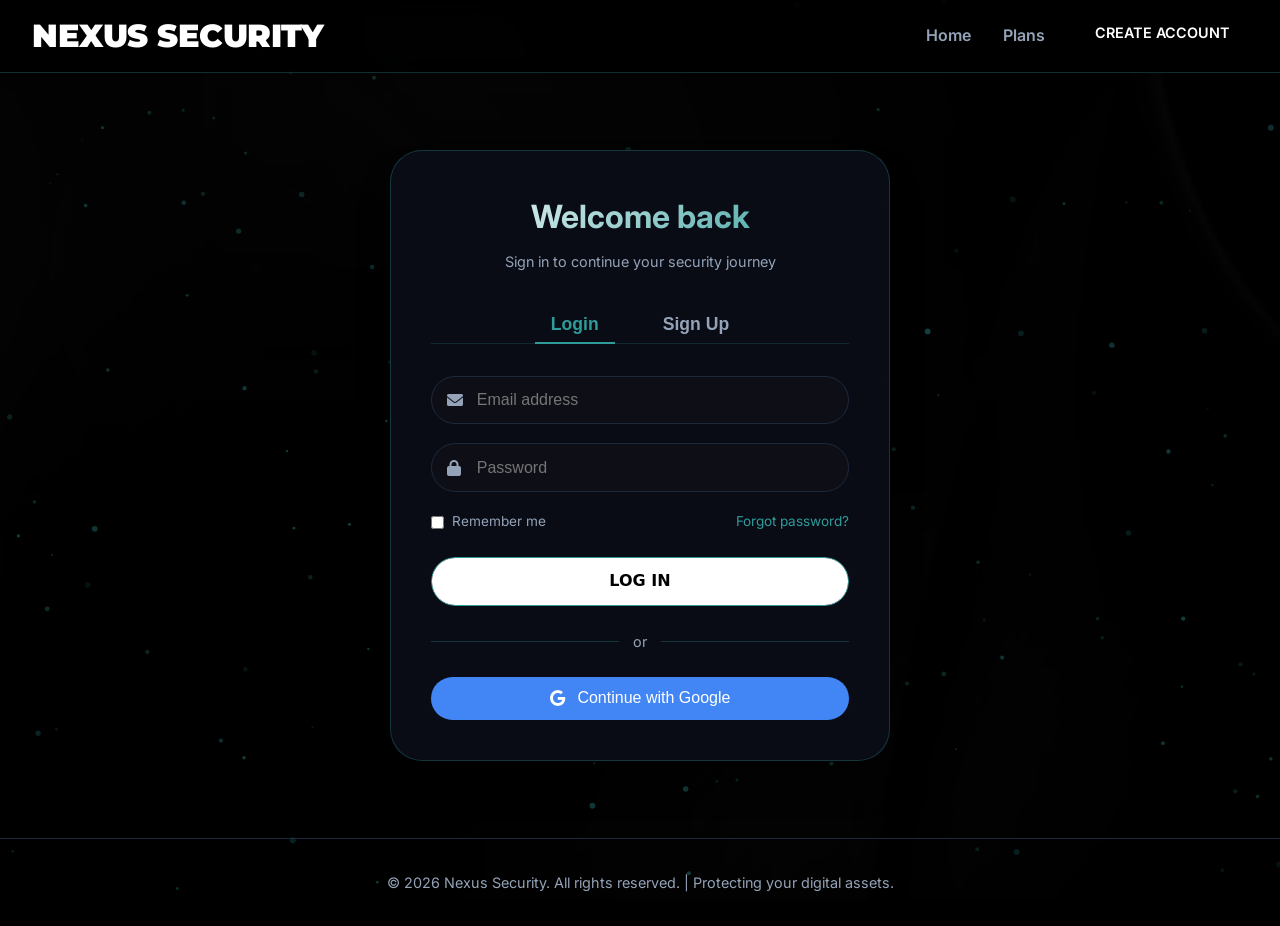
==== commit 246ac38d: "Add files via upload" ====
--- a/login.html
+++ b/login.html
@@ -447,4 +447,4 @@
         });
     </script>
 </body>
-</html>
+</html>
